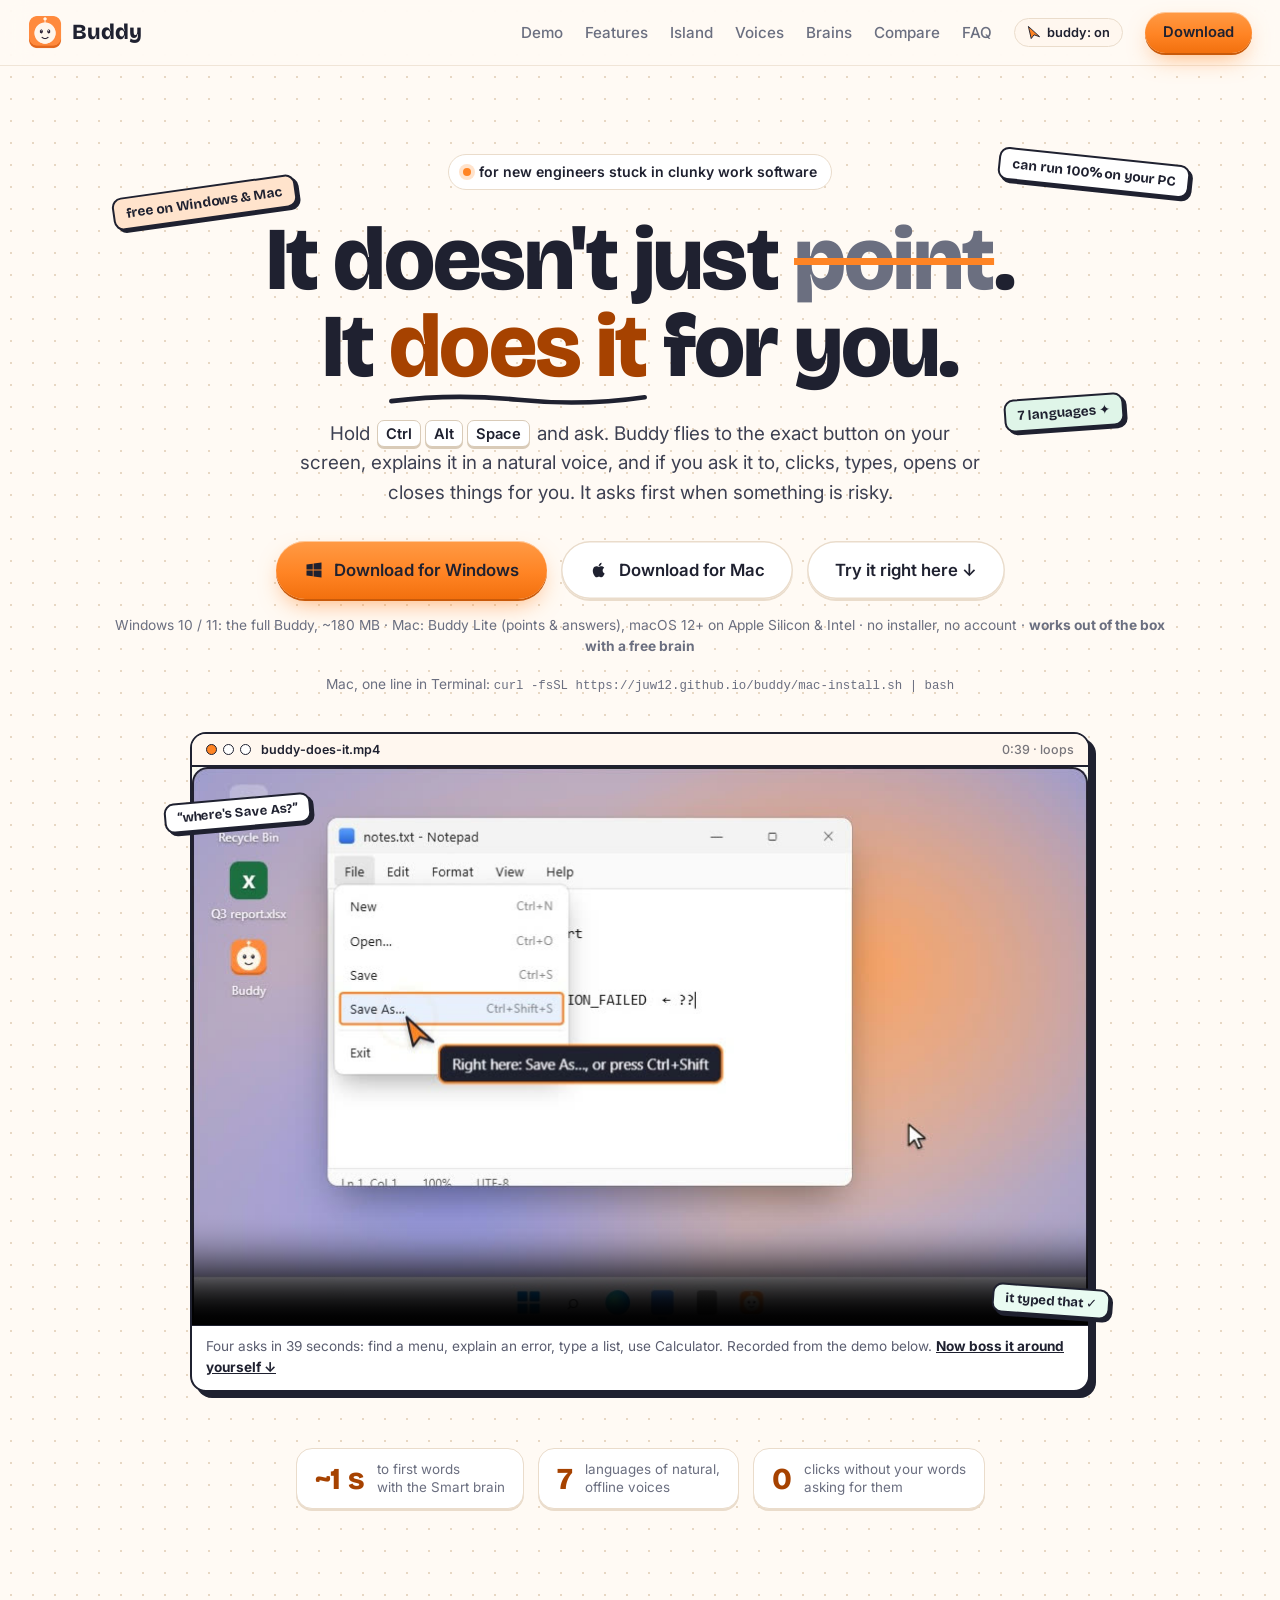
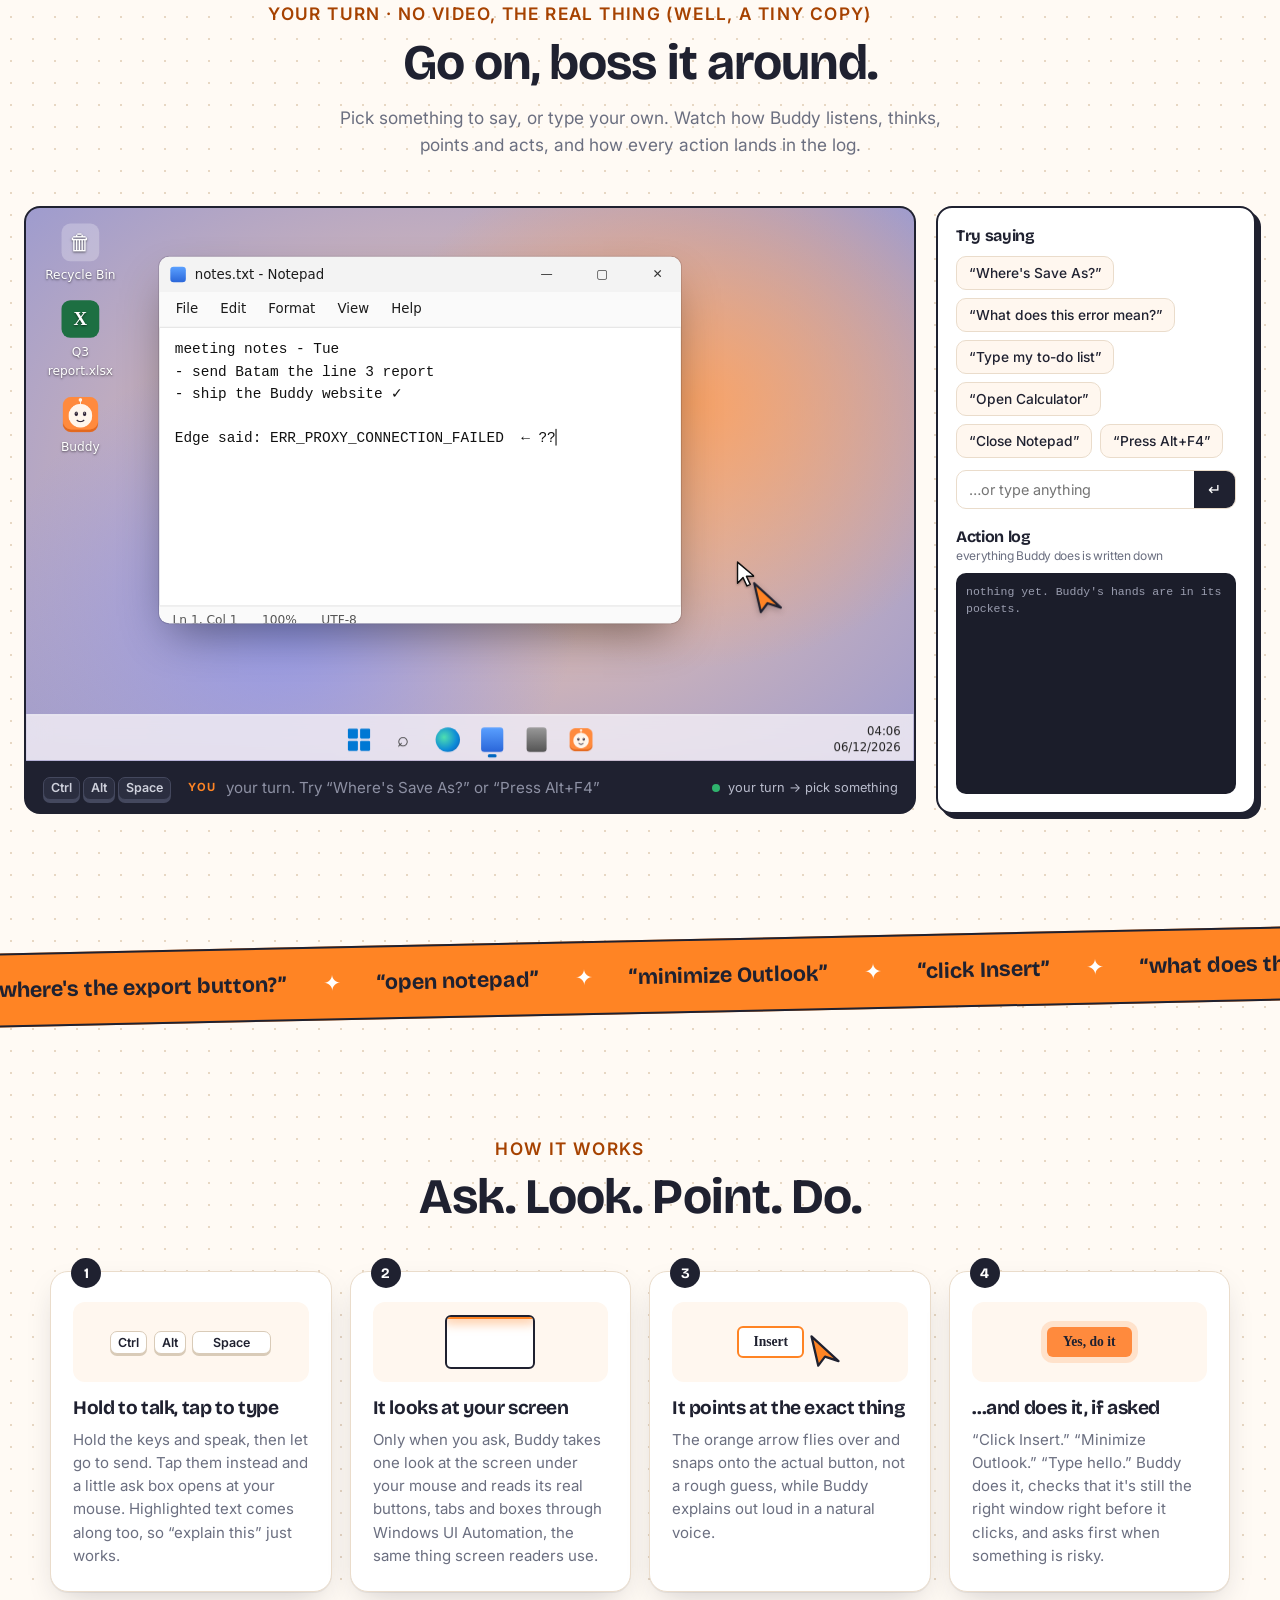
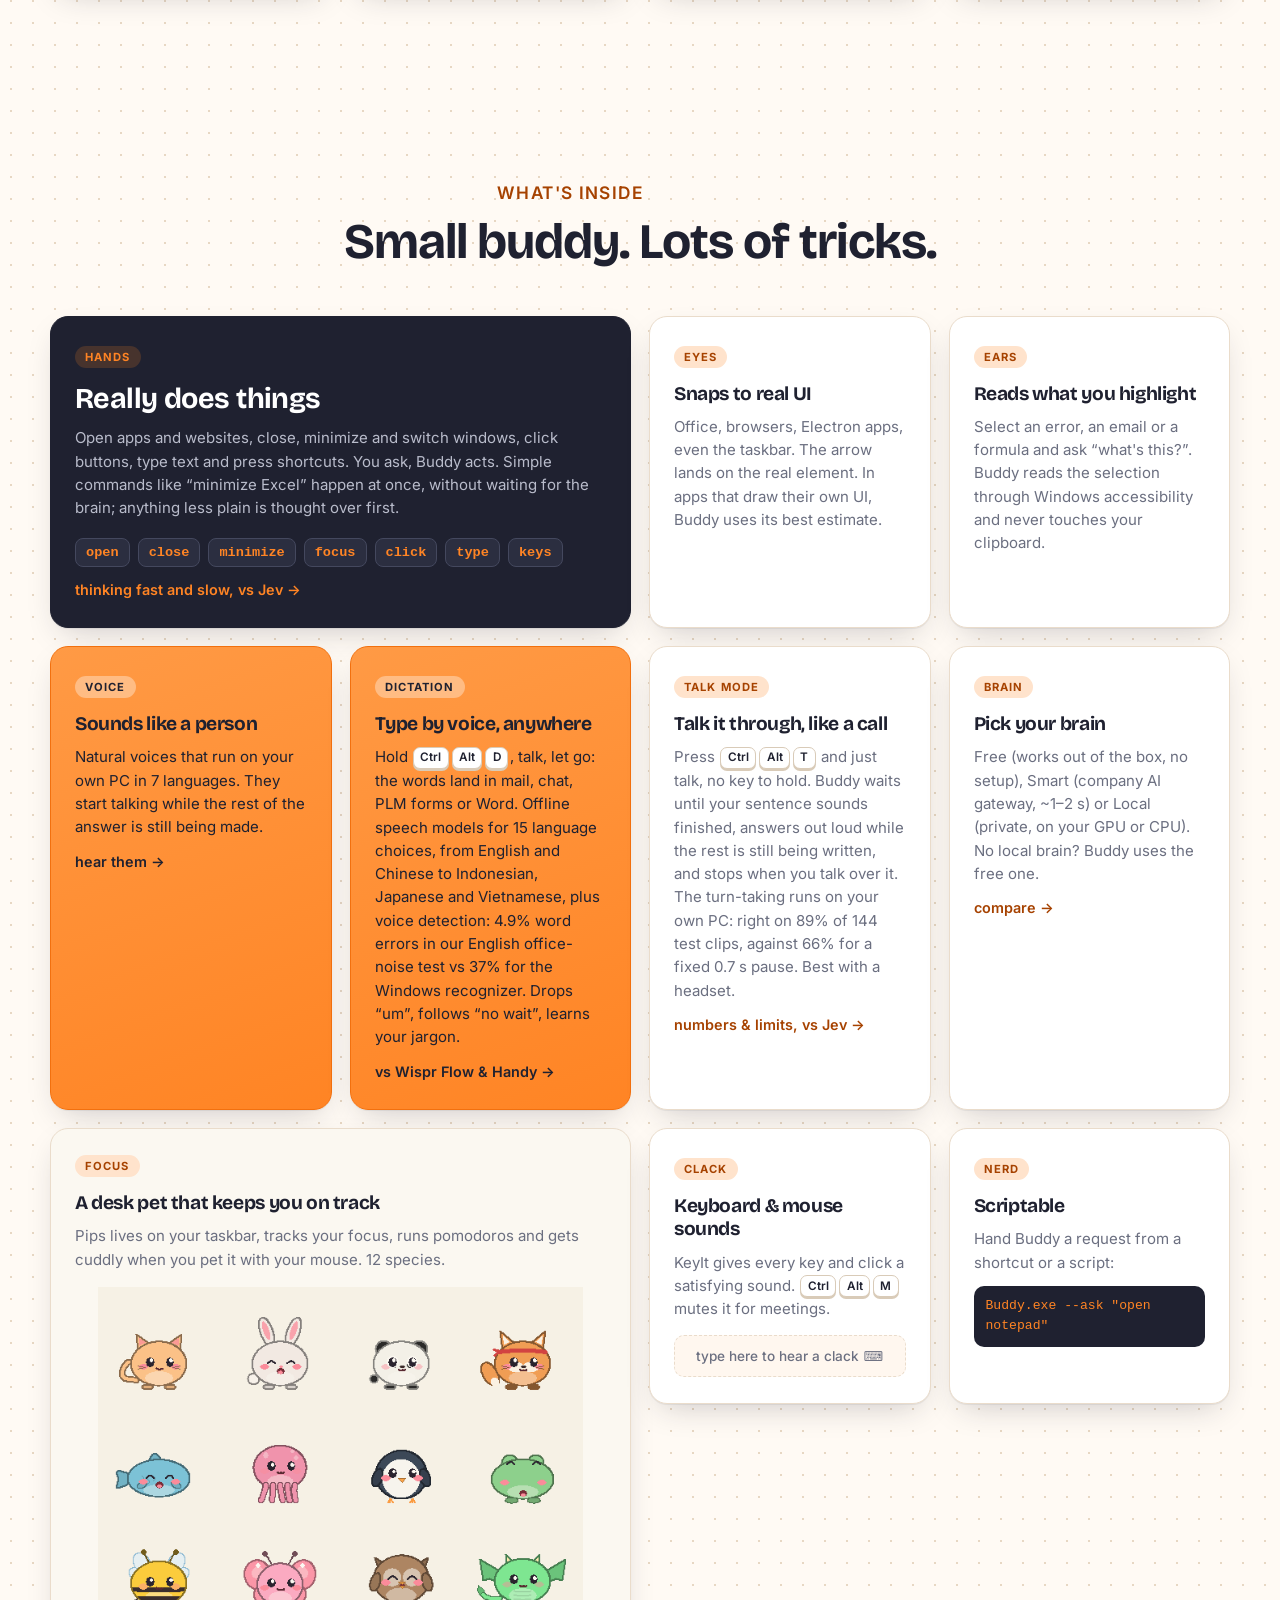
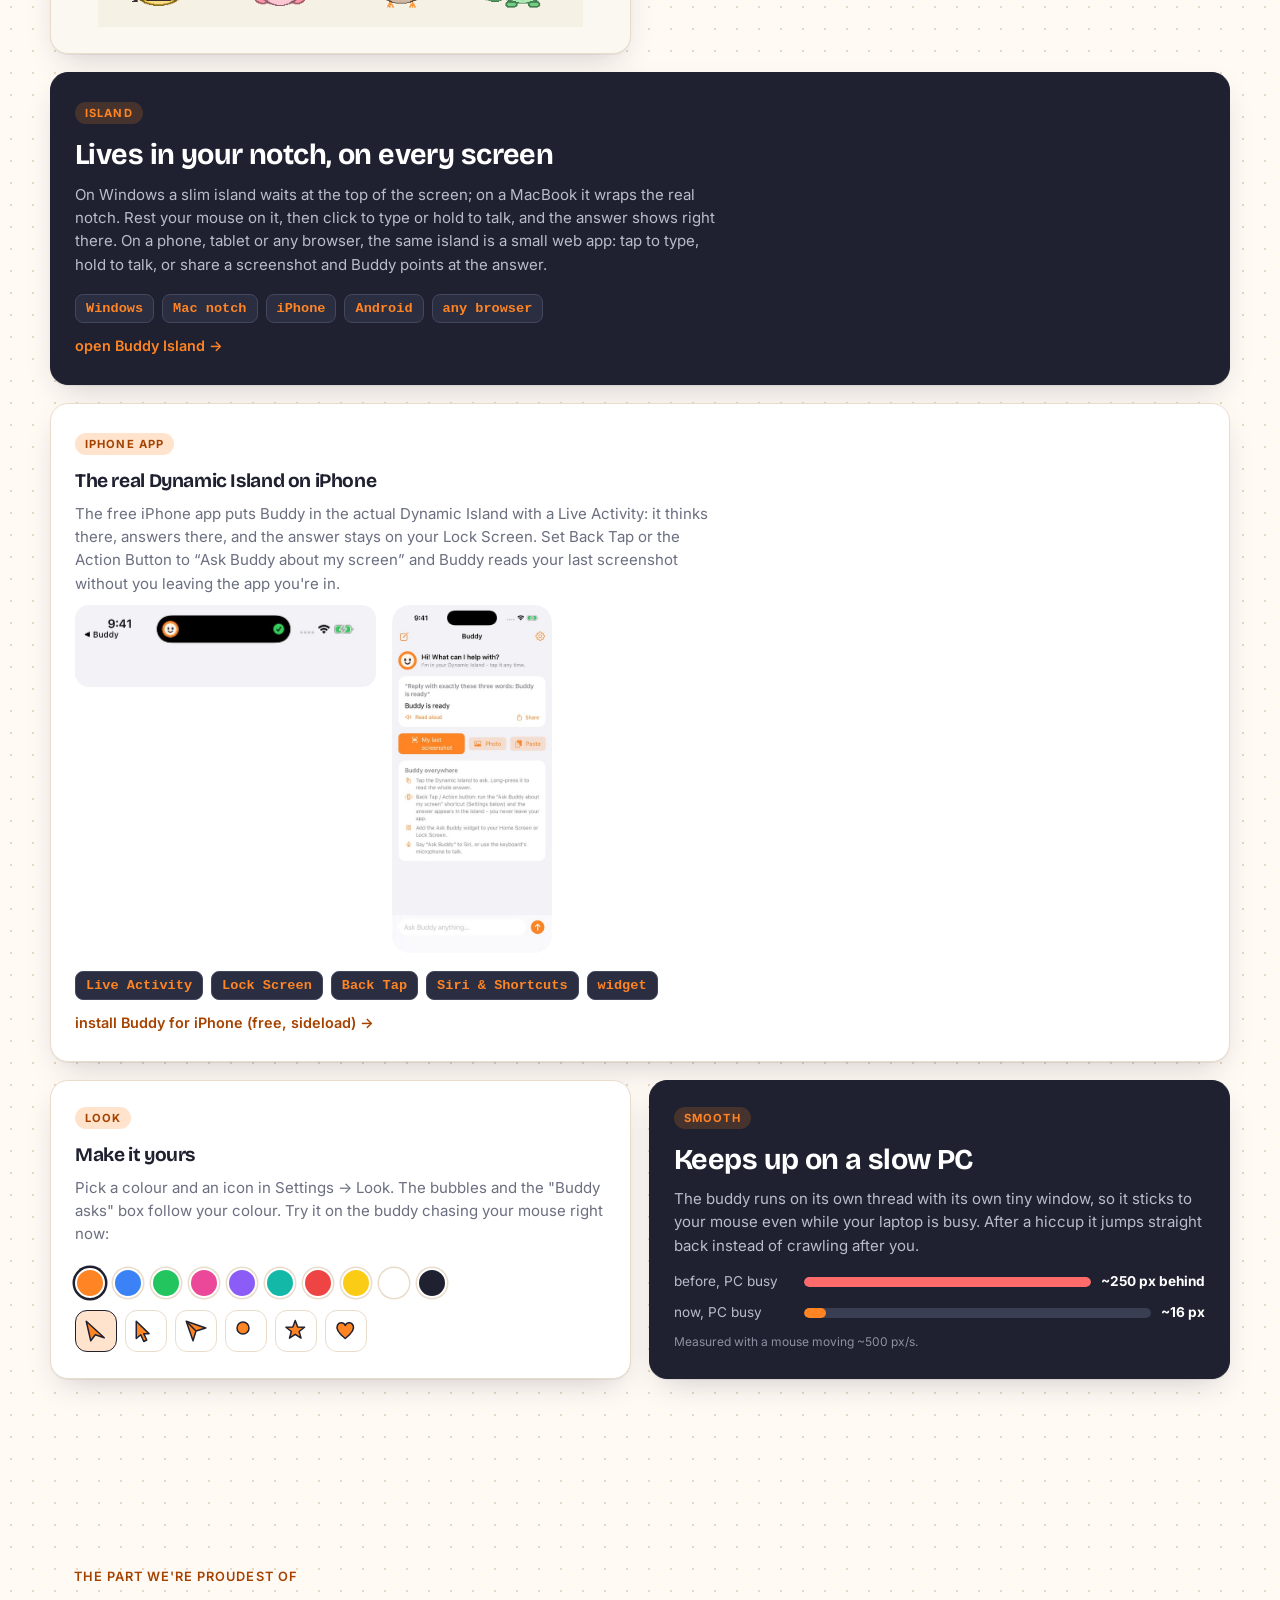
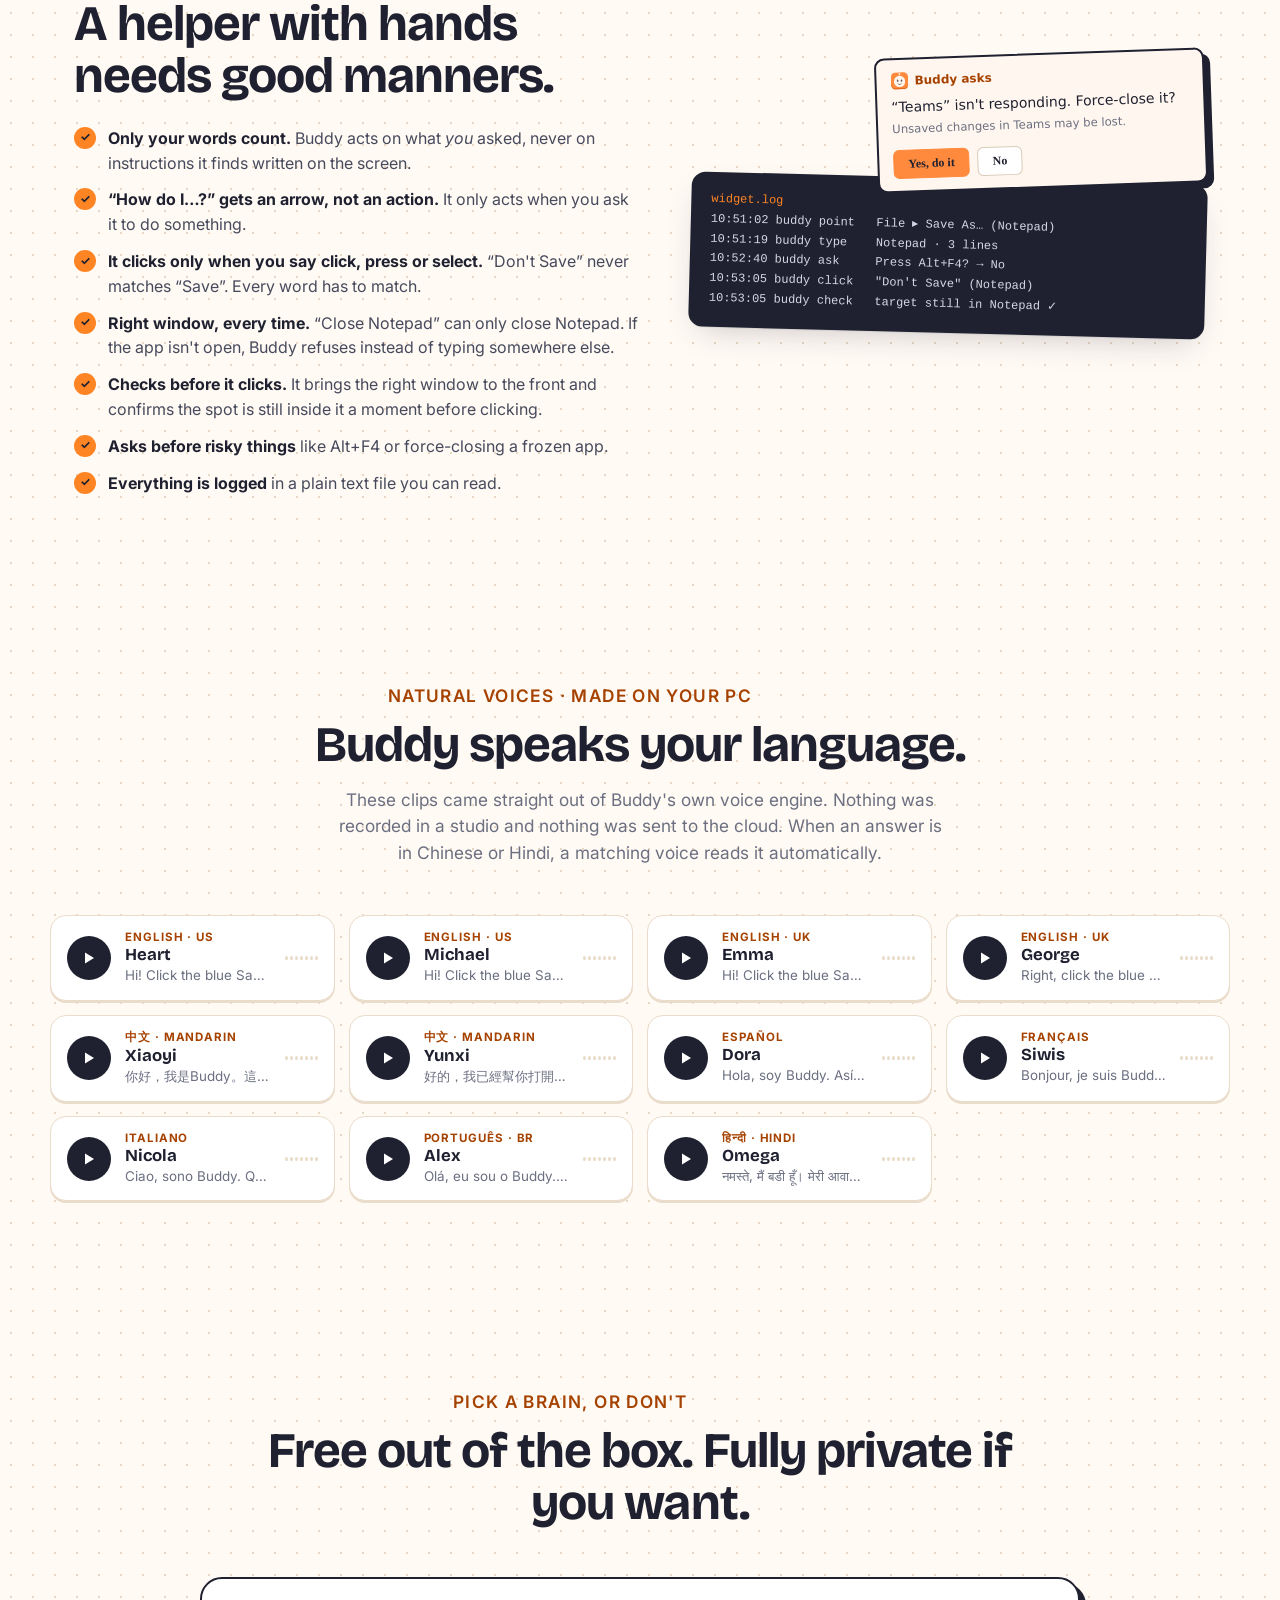
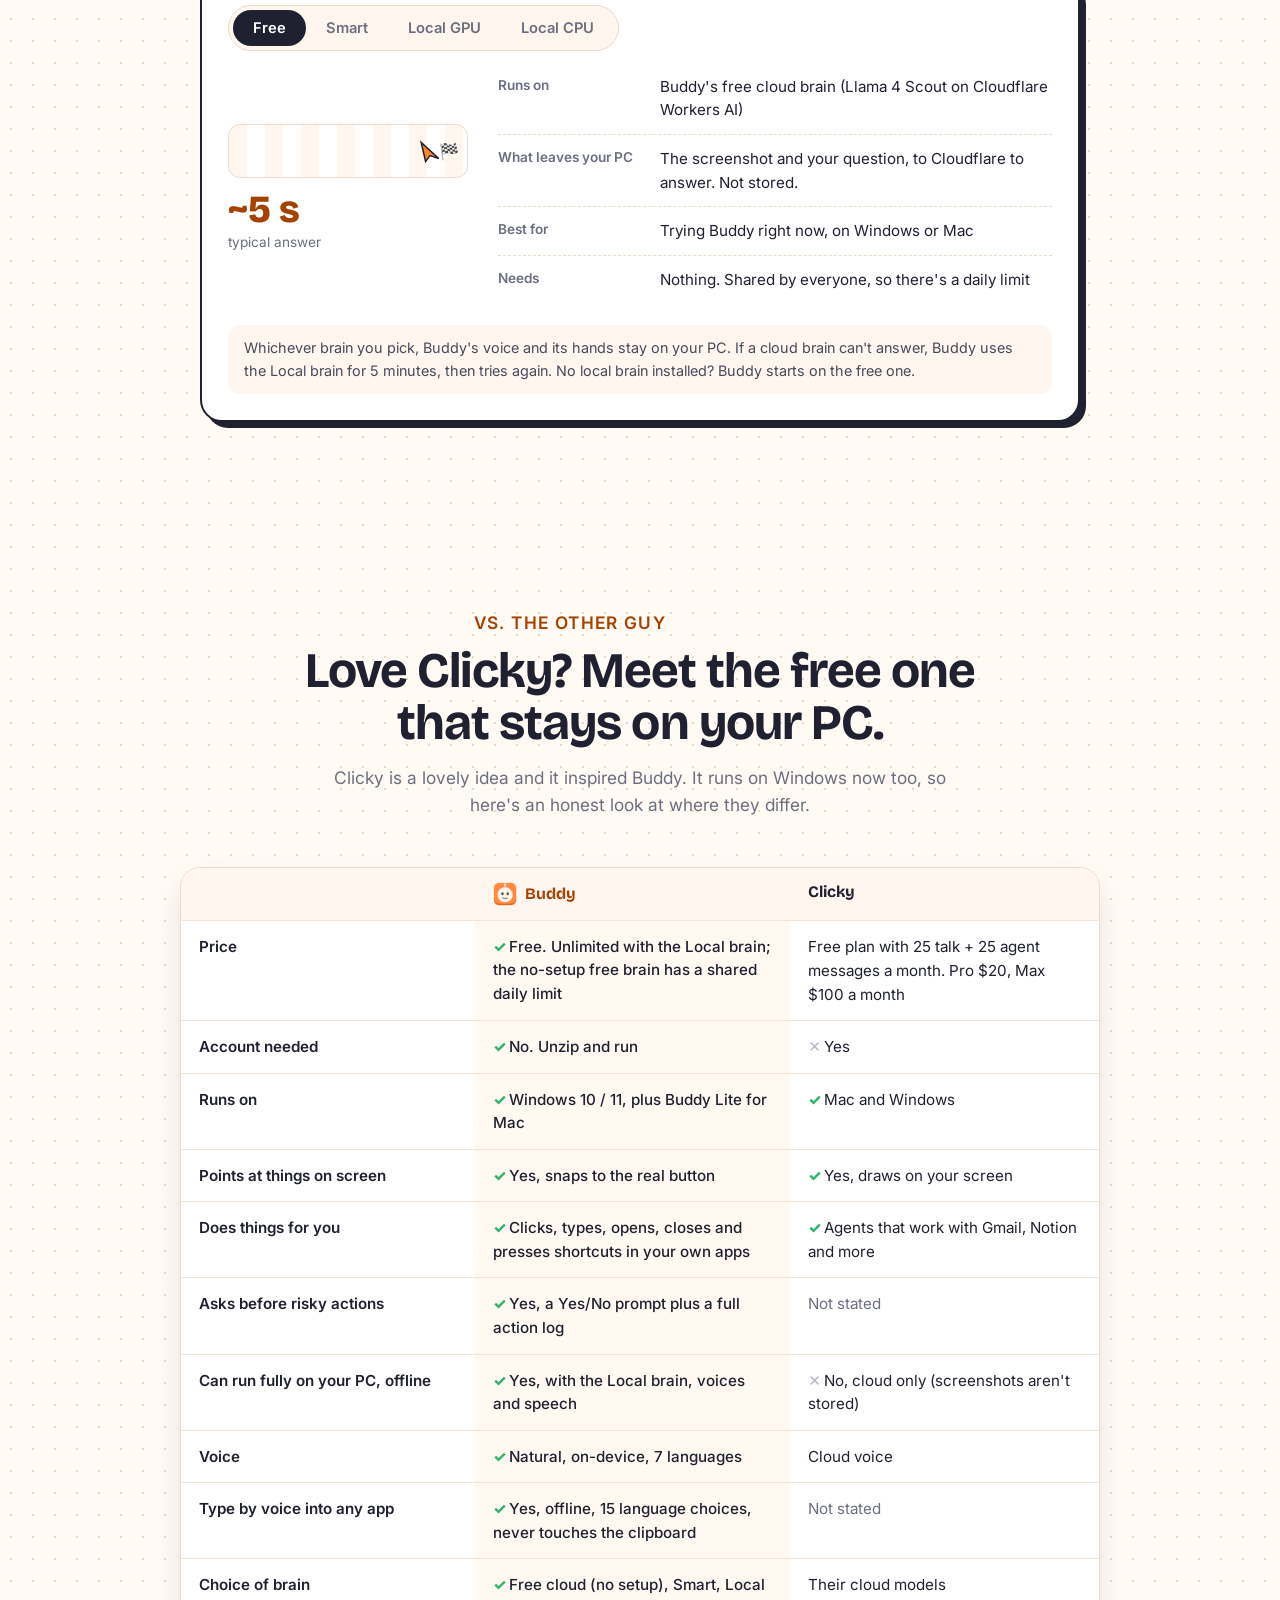
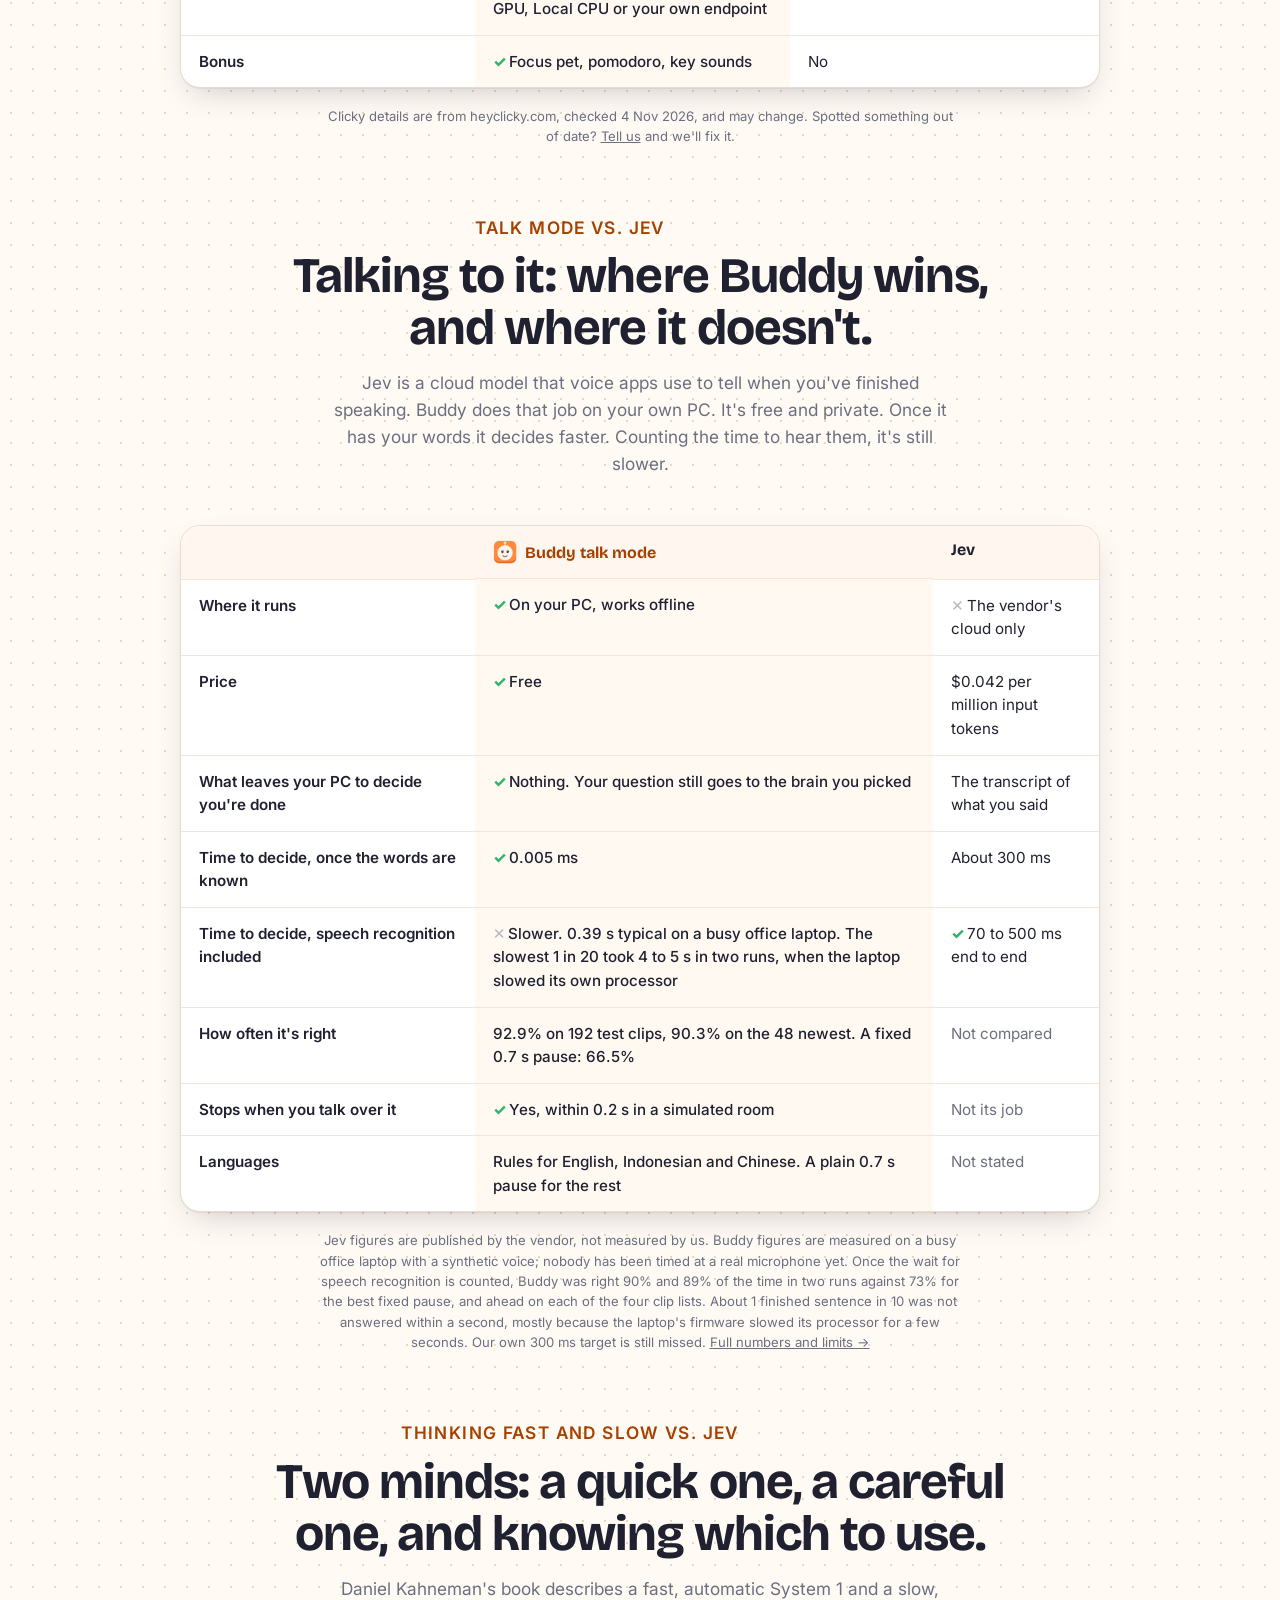
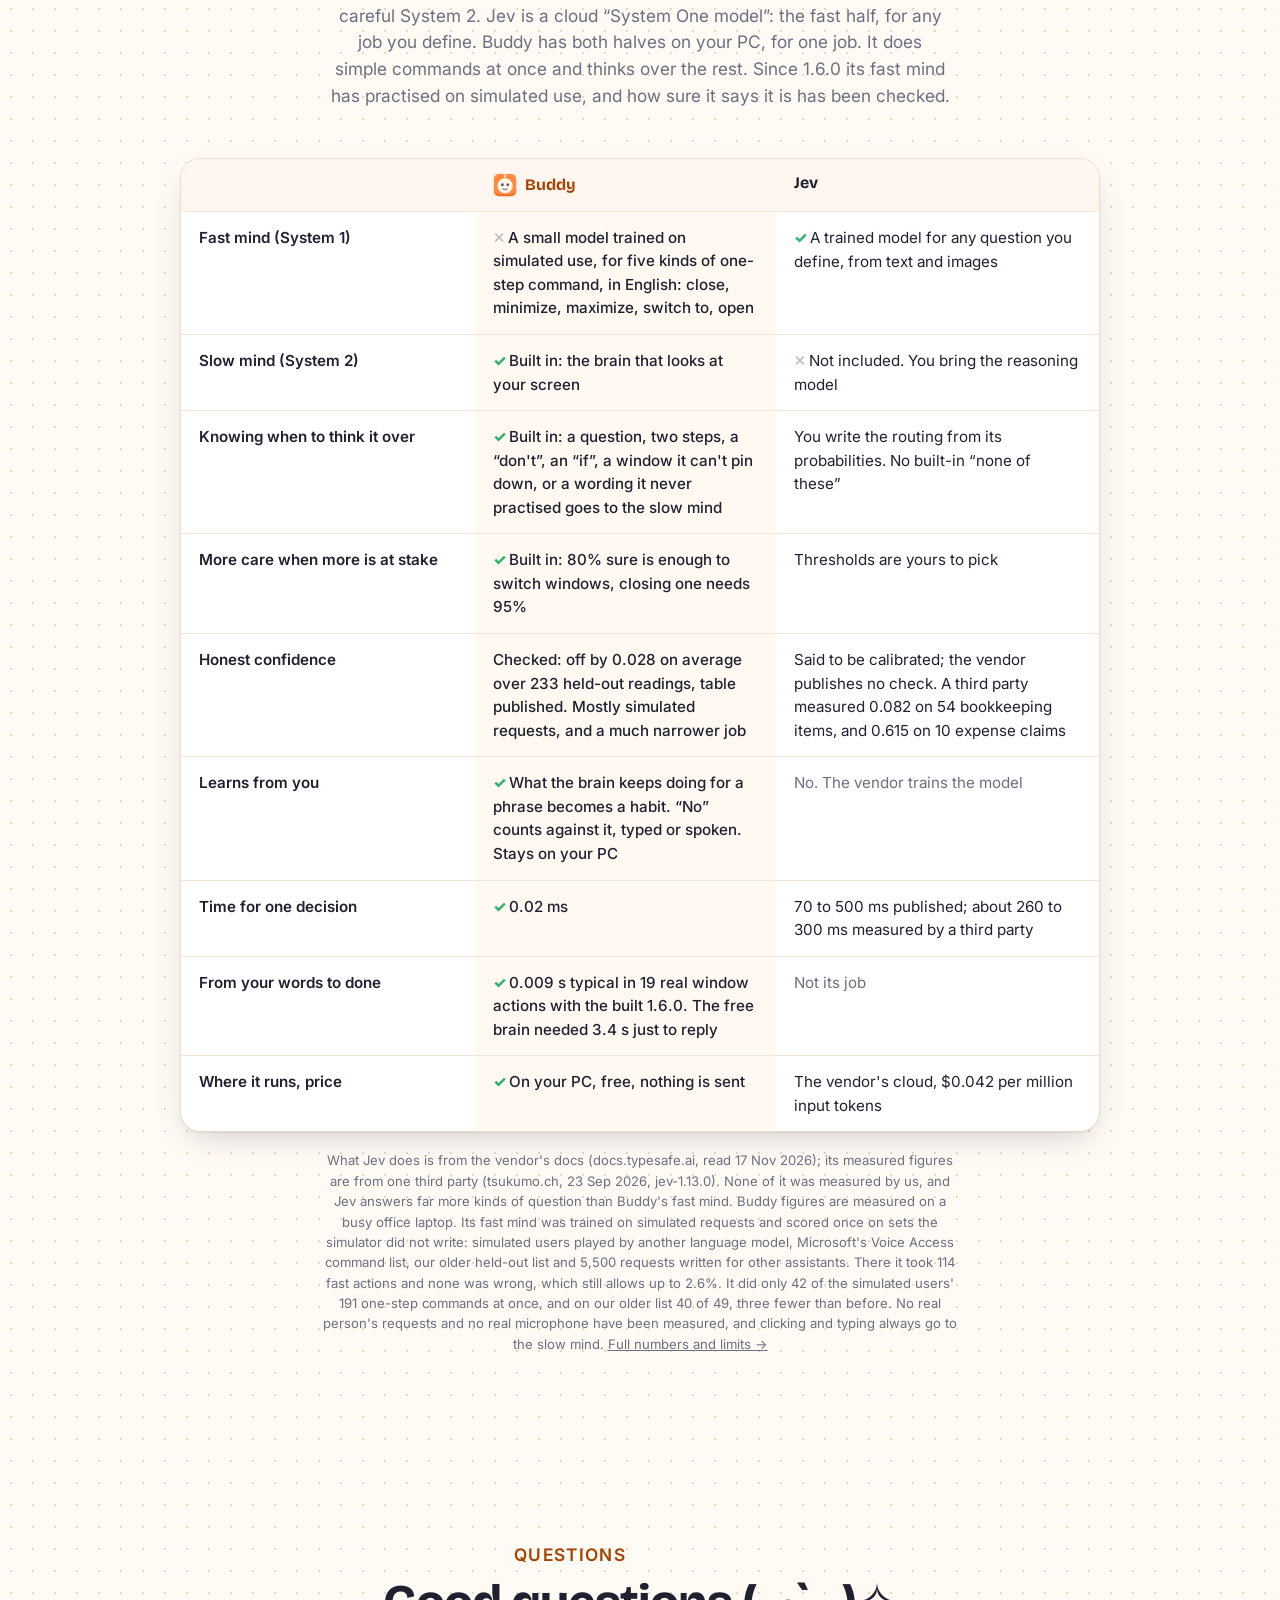
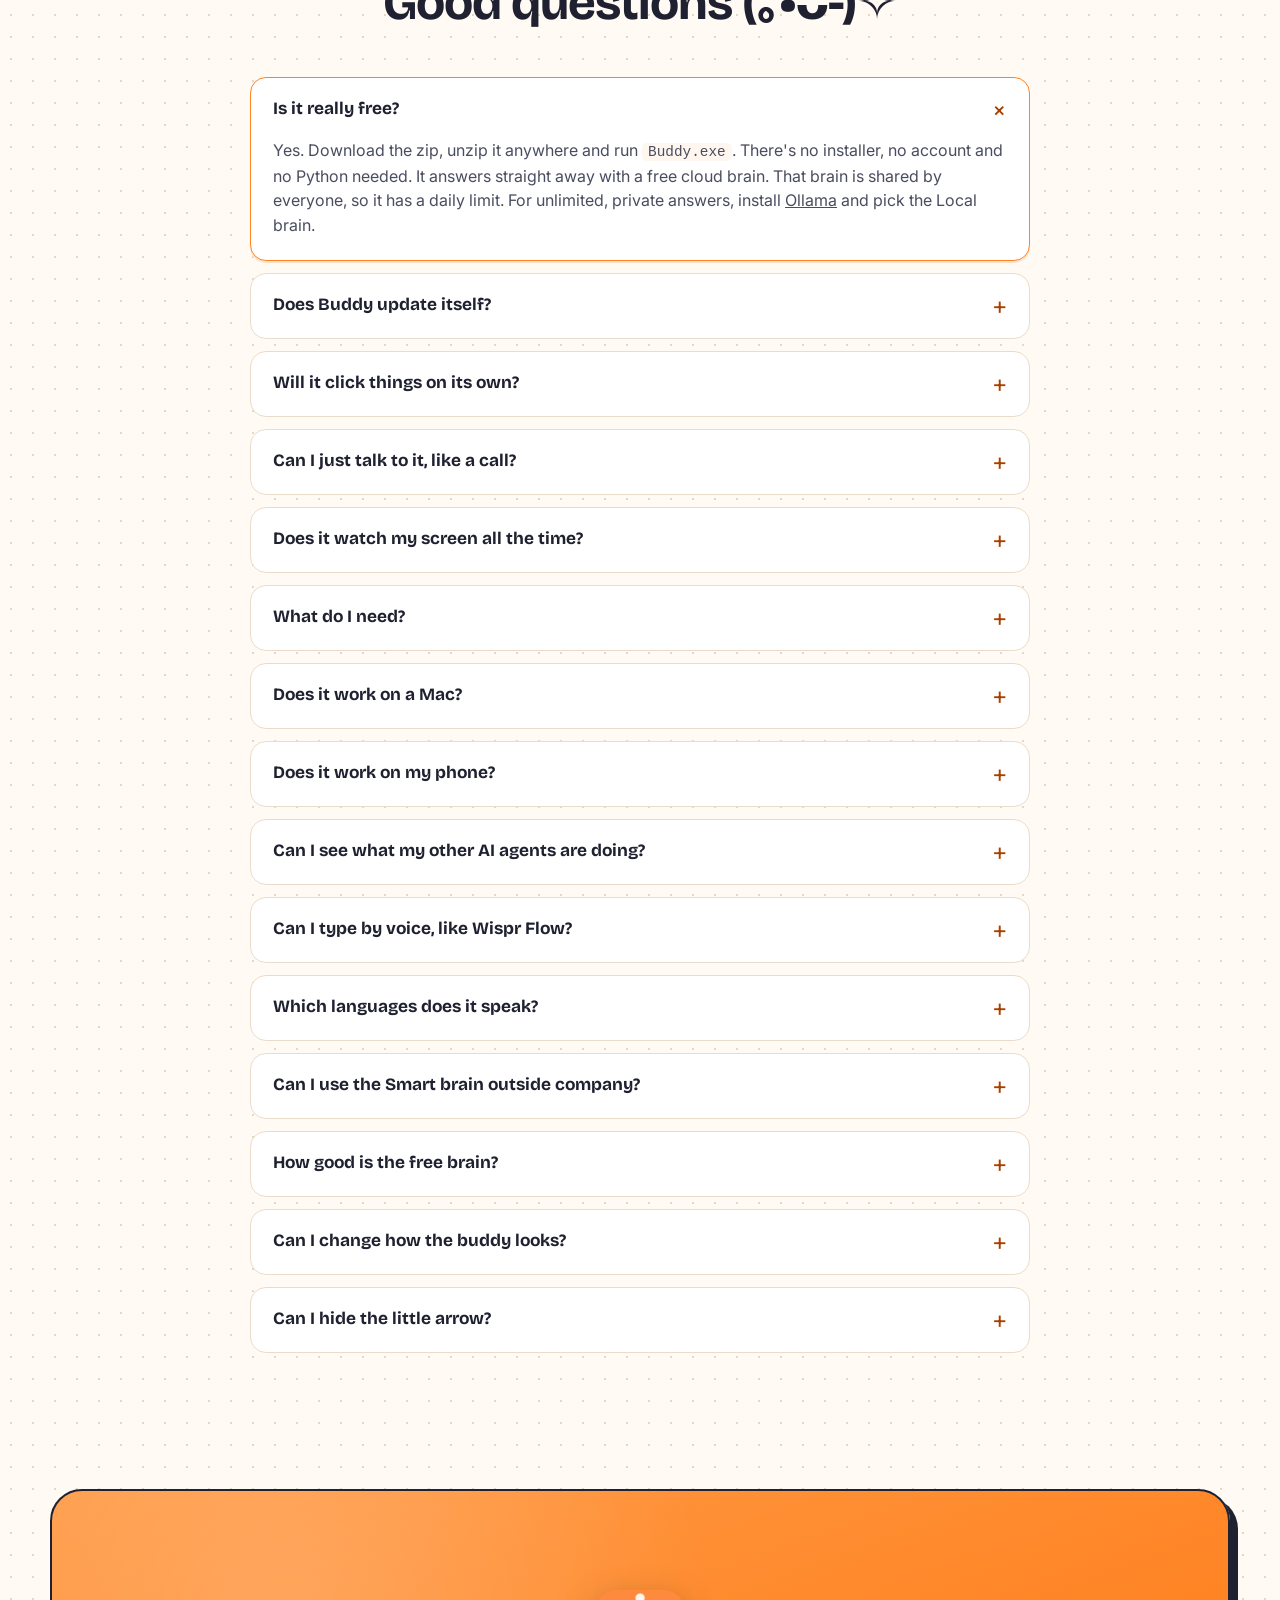
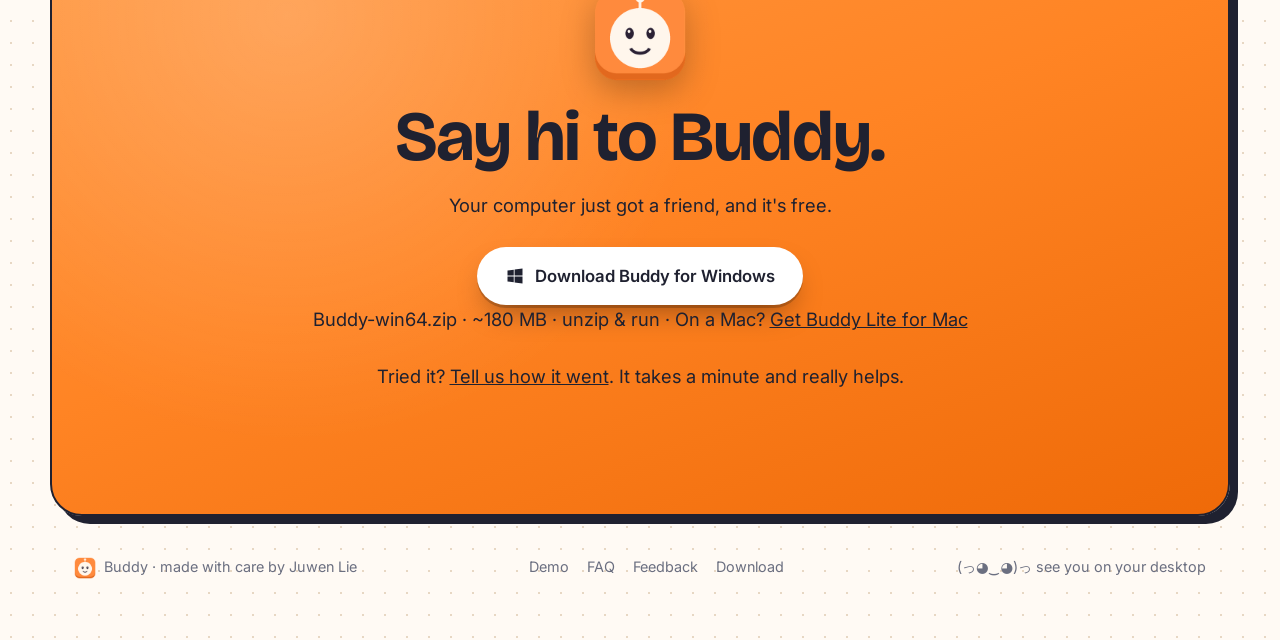
==== docs/index.html @ b9b0225d "Buddy 1.8.2: a crew pointer shows only when there is something on screen to point at - A step with n" ====
<!doctype html>
<html lang="en">
<head>
  <meta charset="utf-8">
  <meta name="viewport" content="width=device-width, initial-scale=1">
  <title>Buddy: walks new engineers through clunky work software, click by click</title>
  <meta name="description" content="Buddy walks new engineers through clunky PLM, SRM and ERP screens: it points at the exact button, explains it in a natural voice, and can do the clicks for you. No guides to write, and it can run fully on local models. Windows, plus Buddy Lite for Mac.">
  <link rel="icon" href="assets/buddy.ico">
  <link rel="preconnect" href="https://fonts.googleapis.com">
  <link rel="preconnect" href="https://fonts.gstatic.com" crossorigin>
  <link href="https://fonts.googleapis.com/css2?family=Bricolage+Grotesque:opsz,wght@12..96,500;12..96,700;12..96,800&family=Inter:wght@400;500;600;700&display=swap" rel="stylesheet">
  <link rel="stylesheet" href="styles.css">
</head>
<body>

<!-- The page's own little buddy follows your mouse, like the real one -->
<div id="pageBuddy" class="page-buddy" aria-hidden="true">
  <svg class="arrow" viewBox="-3 -3 34 34" width="34" height="34"><g id="pbShape"><polygon points="0,0 6,26 12,18 24,22" /></g></svg>
  <div class="pb-bubble"></div>
</div>

<header class="nav">
  <a class="brand" href="#top" data-say="hi, that's me (◕‿◕)">
    <img src="assets/buddy.png" alt="" width="34" height="34">
    <span>Buddy</span>
  </a>
  <nav class="links">
    <a href="#demo">Demo</a>
    <a href="#features">Features</a>
    <a href="island/">Island</a>
    <a href="#voices">Voices</a>
    <a href="#brains">Brains</a>
    <a href="#compare">Compare</a>
    <a href="#faq">FAQ</a>
  </nav>
  <button id="followToggle" class="follow-toggle" type="button" aria-pressed="true" title="Turn the page buddy on or off">
    <svg viewBox="-3 -3 30 32" width="14" height="15"><polygon points="0,0 6,26 12,18 24,22" /></svg>
    <span>buddy: on</span>
  </button>
  <a class="btn btn-primary btn-sm" href="https://github.com/juw12/buddy/releases/latest/download/Buddy-win64.zip" download data-say="free, ~180 MB. unzip & run!">Download</a>
</header>

<main id="top">

  <!-- ============ HERO ============ -->
  <section class="hero">
    <div class="stickers" aria-hidden="true">
      <span class="sticker s1">free on Windows &amp; Mac</span>
      <span class="sticker s2">can run 100% on your PC</span>
      <span class="sticker s3">7 languages ✦</span>
    </div>

    <p class="eyebrow"><span class="dot"></span> for new engineers stuck in clunky work software</p>
    <h1>It doesn't just <span class="hl-point">point</span>.<br>It <span class="hl-do">does it</span> for you.</h1>
    <p class="lede">
      Hold <kbd>Ctrl</kbd><kbd>Alt</kbd><kbd>Space</kbd> and ask. Buddy flies to the exact button on your screen,
      explains it in a natural voice, and if you ask it to, clicks, types, opens or closes things for you.
      It asks first when something is risky.
    </p>
    <div class="cta-row">
      <a class="btn btn-primary btn-lg" href="https://github.com/juw12/buddy/releases/latest/download/Buddy-win64.zip" download data-say="that's me! free, ~180 MB">
        <svg viewBox="0 0 24 24" width="20" height="20" aria-hidden="true"><path fill="currentColor" d="M3 5.5 10.5 4.4v7.1H3zm0 13 7.5 1.1v-7H3zm8.5 1.3L21 21v-8.5h-9.5zm0-15.6v7.3H21V3z"/></svg>
        Download for Windows
      </a>
      <a class="btn btn-ghost btn-lg" href="https://github.com/juw12/buddy/releases/latest/download/Buddy-mac.zip" download data-say="Buddy Lite for Mac: points &amp; answers">
        <svg viewBox="0 0 24 24" width="20" height="20" aria-hidden="true"><path fill="currentColor" d="M16.37 12.6c-.02-2.2 1.8-3.26 1.88-3.31-1.03-1.5-2.62-1.7-3.18-1.72-1.35-.14-2.64.8-3.33.8-.69 0-1.75-.78-2.88-.76-1.48.02-2.85.86-3.61 2.19-1.54 2.67-.39 6.62 1.11 8.79.73 1.06 1.6 2.25 2.75 2.21 1.1-.04 1.52-.71 2.85-.71 1.33 0 1.71.71 2.88.69 1.19-.02 1.94-1.08 2.67-2.14.84-1.23 1.19-2.42 1.21-2.48-.03-.01-2.32-.89-2.35-3.56zM14.2 6.13c.61-.74 1.02-1.76.91-2.78-.88.04-1.94.59-2.57 1.32-.56.65-1.06 1.69-.93 2.69.98.08 1.98-.5 2.59-1.23z"/></svg>
        Download for Mac
      </a>
      <a class="btn btn-ghost btn-lg" href="#demo">Try it right here ↓</a>
    </div>
    <p class="fineprint">Windows 10 / 11: the full Buddy, ~180 MB · Mac: Buddy Lite (points &amp; answers), macOS 12+ on Apple Silicon &amp; Intel · no installer, no account · <b>works out of the box with a free brain</b></p>
    <p class="fineprint">Mac, one line in Terminal: <code>curl -fsSL https://juw12.github.io/buddy/mac-install.sh | bash</code></p>

    <figure class="hero-film" id="heroFilm">
      <div class="film-bar">
        <span class="film-dots" aria-hidden="true"><i></i><i></i><i></i></span>
        <span class="film-name">buddy-does-it.mp4</span>
        <span class="film-len">0:39 · loops</span>
      </div>
      <video id="heroVideo" src="media/buddy-demo.mp4" poster="media/buddy-demo.jpg"
             autoplay muted loop playsinline preload="metadata"
             aria-label="Buddy finds Save As in Notepad, explains an error message, types a to-do list and uses Calculator"></video>
      <span class="film-tag t1" aria-hidden="true">“where's Save As?”</span>
      <span class="film-tag t2" aria-hidden="true">it typed that ✓</span>
      <figcaption>Four asks in 39 seconds: find a menu, explain an error, type a list, use Calculator.
        Recorded from the demo below. <a href="#demo">Now boss it around yourself ↓</a></figcaption>
    </figure>

    <ul class="proof">
      <li><b>~1 s</b><span>to first words<br>with the Smart brain</span></li>
      <li><b>7</b><span>languages of natural,<br>offline voices</span></li>
      <li><b>0</b><span>clicks without your words<br>asking for them</span></li>
    </ul>
  </section>

  <!-- ============ LIVE DEMO ============ -->
  <section id="demo" class="demo-section">
    <div class="section-head">
      <p class="kicker">your turn · no video, the real thing (well, a tiny copy)</p>
      <h2>Go on, boss it around.</h2>
      <p>Pick something to say, or type your own. Watch how Buddy listens, thinks, points and acts, and how every action lands in the log.</p>
    </div>

    <div class="demo">
      <div class="stage-wrap" id="stageWrap">
        <div class="stage" id="stage">
          <div class="wallpaper"></div>

          <!-- desktop icons -->
          <div class="desk-icons">
            <div class="desk-icon"><span class="di di-bin">🗑</span><span>Recycle Bin</span></div>
            <div class="desk-icon"><span class="di di-xls">X</span><span>Q3 report.xlsx</span></div>
            <div class="desk-icon"><img src="assets/buddy.png" alt=""><span>Buddy</span></div>
          </div>

          <!-- Notepad -->
          <div class="win notepad" id="notepad">
            <div class="titlebar" id="npTitle">
              <span class="ticon np-icon"></span>
              <span class="ttext" id="npTitleText">notes.txt - Notepad</span>
              <span class="tctl">—</span><span class="tctl">▢</span><span class="tctl tclose" id="npClose">✕</span>
            </div>
            <div class="menubar">
              <span id="menuFile">File</span><span>Edit</span><span>Format</span><span>View</span><span>Help</span>
            </div>
            <div class="menu" id="fileMenu">
              <div>New<kbd>Ctrl+N</kbd></div>
              <div>Open…<kbd>Ctrl+O</kbd></div>
              <div>Save<kbd>Ctrl+S</kbd></div>
              <div id="menuSaveAs">Save As…<kbd>Ctrl+Shift+S</kbd></div>
              <hr>
              <div>Exit</div>
            </div>
            <div class="doc" id="npDoc"></div>
            <div class="statusbar"><span>Ln 1, Col 1</span><span>100%</span><span>UTF-8</span></div>
          </div>

          <!-- Notepad's own save prompt -->
          <div class="win dialog" id="saveDialog">
            <div class="titlebar"><span class="ttext">Notepad</span><span class="tctl tclose">✕</span></div>
            <div class="dlg-body">Do you want to save changes to<br><b>notes.txt</b>?</div>
            <div class="dlg-btns">
              <button type="button" id="dlgSave" class="win-btn primary">Save</button>
              <button type="button" id="dlgDont" class="win-btn">Don't Save</button>
              <button type="button" id="dlgCancel" class="win-btn">Cancel</button>
            </div>
          </div>

          <!-- Calculator -->
          <div class="win calc" id="calc">
            <div class="titlebar"><span class="ticon calc-icon"></span><span class="ttext">Calculator</span><span class="tctl">—</span><span class="tctl tclose">✕</span></div>
            <div class="calc-screen">0</div>
            <div class="calc-keys">
              <span>%</span><span>CE</span><span>C</span><span>⌫</span>
              <span>7</span><span>8</span><span>9</span><span>×</span>
              <span>4</span><span>5</span><span>6</span><span>−</span>
              <span>1</span><span>2</span><span>3</span><span>+</span>
              <span>±</span><span>0</span><span>.</span><span class="eq">=</span>
            </div>
          </div>

          <!-- Buddy's own Yes/No box (same look as the app) -->
          <div class="confirm" id="confirmBox" role="dialog" aria-label="Buddy asks">
            <div class="confirm-title"><img src="assets/buddy.png" alt=""> Buddy asks</div>
            <p id="confirmText">Press Alt+F4?</p>
            <div class="confirm-btns">
              <button type="button" id="confirmYes" class="cbtn yes">Yes, do it</button>
              <button type="button" id="confirmNo" class="cbtn">No</button>
            </div>
          </div>

          <div class="toast" id="toast"></div>

          <!-- taskbar -->
          <div class="taskbar">
            <div class="tb-icons">
              <span class="tb tb-start" id="tbStart"><i></i><i></i><i></i><i></i></span>
              <span class="tb tb-search">⌕</span>
              <span class="tb tb-edge"></span>
              <span class="tb tb-np on" id="tbNotepad"></span>
              <span class="tb tb-calc" id="tbCalc"></span>
              <span class="tb tb-buddy"><img src="assets/buddy.png" alt=""></span>
            </div>
            <div class="tb-clock"><span id="clockTime">10:51</span><span id="clockDate">03/11/2026</span></div>
          </div>

          <!-- the user's own mouse pointer -->
          <svg class="sys-cursor" id="sysCursor" viewBox="0 0 16 24" width="16" height="24" aria-hidden="true">
            <path d="M1 1v19l5-5 3.5 7.5 3-1.4L9 13.8h7z" fill="#fff" stroke="#111" stroke-width="1.3" stroke-linejoin="round"/>
          </svg>

          <!-- Buddy -->
          <div class="sbuddy" id="sbuddy" aria-hidden="true">
            <div class="pulse" id="sbPulse"></div>
            <svg class="arrow" viewBox="-3 -3 30 32" width="30" height="32"><polygon points="0,0 6,26 12,18 24,22" /></svg>
            <div class="wave"><i></i><i></i><i></i><i></i><i></i></div>
            <div class="spin"></div>
            <div class="bubble" id="sbBubble"></div>
          </div>
        </div>
      </div>

      <!-- under the screen: the hotkey & transcript strip -->
      <div class="hotbar">
        <div class="keys" id="keys"><kbd>Ctrl</kbd><kbd>Alt</kbd><kbd>Space</kbd></div>
        <div class="said"><span class="you">you</span><span id="saidText" class="said-text">hold the keys and talk… or pick one →</span></div>
        <div class="status" id="status"><span class="led"></span><span id="statusText">ready</span></div>
      </div>

      <aside class="panel">
        <h3>Try saying</h3>
        <div class="chips" id="chips">
          <button type="button" class="chip" data-run="saveas">“Where's Save As?”</button>
          <button type="button" class="chip" data-run="explain">“What does this error mean?”</button>
          <button type="button" class="chip" data-run="type">“Type my to-do list”</button>
          <button type="button" class="chip" data-run="calc">“Open Calculator”</button>
          <button type="button" class="chip" data-run="close">“Close Notepad”</button>
          <button type="button" class="chip" data-run="altf4">“Press Alt+F4”</button>
        </div>
        <div class="followups" id="followups"></div>
        <form class="ask" id="askForm" autocomplete="off">
          <input id="askInput" type="text" placeholder="…or type anything" aria-label="Ask the demo buddy">
          <button type="submit" aria-label="Send">↵</button>
        </form>
        <h3 class="log-h">Action log <small>everything Buddy does is written down</small></h3>
        <ol class="log" id="log">
          <li class="empty">nothing yet. Buddy's hands are in its pockets.</li>
        </ol>
      </aside>
    </div>
  </section>

  <!-- ============ MARQUEE ============ -->
  <section class="marquee" aria-label="Things you can say to Buddy">
    <div class="marquee-track">
      <span>“where's the export button?”</span><span>“open notepad”</span><span>“minimize Outlook”</span>
      <span>“click Insert”</span><span>“what does this formula do?”</span><span>“close the file explorer”</span>
      <span>“type hello”</span><span>“save it”</span><span>“open google.com”</span><span>“how do I pin this tab?”</span>
      <span>“explain this”</span><span>“click Don't Save”</span>
      <span>“where's the export button?”</span><span>“open notepad”</span><span>“minimize Outlook”</span>
      <span>“click Insert”</span><span>“what does this formula do?”</span><span>“close the file explorer”</span>
      <span>“type hello”</span><span>“save it”</span><span>“open google.com”</span><span>“how do I pin this tab?”</span>
      <span>“explain this”</span><span>“click Don't Save”</span>
    </div>
  </section>

  <!-- ============ HOW IT WORKS ============ -->
  <section class="how">
    <div class="section-head">
      <p class="kicker">how it works</p>
      <h2>Ask. Look. Point. Do.</h2>
    </div>
    <ol class="steps">
      <li>
        <span class="step-n">1</span>
        <div class="step-art"><kbd>Ctrl</kbd><kbd>Alt</kbd><kbd class="wide">Space</kbd></div>
        <h3>Hold to talk, tap to type</h3>
        <p>Hold the keys and speak, then let go to send. Tap them instead and a little ask box opens at your mouse. Highlighted text comes along too, so “explain this” just works.</p>
      </li>
      <li>
        <span class="step-n">2</span>
        <div class="step-art"><span class="scan"><i></i></span></div>
        <h3>It looks at your screen</h3>
        <p>Only when you ask, Buddy takes one look at the screen under your mouse and reads its real buttons, tabs and boxes through Windows UI Automation, the same thing screen readers use.</p>
      </li>
      <li>
        <span class="step-n">3</span>
        <div class="step-art"><svg viewBox="-3 -3 30 32" width="34" height="36" class="art-arrow"><polygon points="0,0 6,26 12,18 24,22"/></svg><span class="art-btn">Insert</span></div>
        <h3>It points at the exact thing</h3>
        <p>The orange arrow flies over and snaps onto the actual button, not a rough guess, while Buddy explains out loud in a natural voice.</p>
      </li>
      <li>
        <span class="step-n">4</span>
        <div class="step-art"><span class="mini-confirm">Yes, do it</span></div>
        <h3>…and does it, if asked</h3>
        <p>“Click Insert.” “Minimize Outlook.” “Type hello.” Buddy does it, checks that it's still the right window right before it clicks, and asks first when something is risky.</p>
      </li>
    </ol>
  </section>

  <!-- ============ FEATURES (bento) ============ -->
  <section id="features" class="features">
    <div class="section-head">
      <p class="kicker">what's inside</p>
      <h2>Small buddy. Lots of tricks.</h2>
    </div>
    <div class="bento">
      <article class="card c-wide c-dark" data-say="i'm basically a very polite intern">
        <span class="tag">hands</span>
        <h3>Really does things</h3>
        <p>Open apps and websites, close, minimize and switch windows, click buttons, type text and press shortcuts. You ask, Buddy acts. Simple commands like “minimize Excel” happen at once, without waiting for the brain; anything less plain is thought over first.</p>
        <div class="verbs"><span>open</span><span>close</span><span>minimize</span><span>focus</span><span>click</span><span>type</span><span>keys</span></div>
        <a class="mini-link" href="#fast-slow">thinking fast and slow, vs Jev →</a>
      </article>
      <article class="card">
        <span class="tag">eyes</span>
        <h3>Snaps to real UI</h3>
        <p>Office, browsers, Electron apps, even the taskbar. The arrow lands on the real element. In apps that draw their own UI, Buddy uses its best estimate.</p>
      </article>
      <article class="card">
        <span class="tag">ears</span>
        <h3>Reads what you highlight</h3>
        <p>Select an error, an email or a formula and ask “what's this?”. Buddy reads the selection through Windows accessibility and never touches your clipboard.</p>
      </article>
      <article class="card c-orange">
        <span class="tag">voice</span>
        <h3>Sounds like a person</h3>
        <p>Natural voices that run on your own PC in 7 languages. They start talking while the rest of the answer is still being made.</p>
        <a class="mini-link" href="#voices">hear them →</a>
      </article>
      <article class="card c-orange">
        <span class="tag">dictation</span>
        <h3>Type by voice, anywhere</h3>
        <p>Hold <kbd>Ctrl</kbd><kbd>Alt</kbd><kbd>D</kbd>, talk, let go: the words land in mail, chat, PLM forms or Word. Offline speech models for 15 language choices, from English and Chinese to Indonesian, Japanese and Vietnamese, plus voice detection: 4.9% word errors in our English office-noise test vs 37% for the Windows recognizer. Drops “um”, follows “no wait”, learns your jargon.</p>
        <a class="mini-link" href="https://github.com/juw12/buddy#voice-buddy-vs-wispr-flow-vs-handy" target="_blank" rel="noopener">vs Wispr Flow &amp; Handy →</a>
      </article>
      <article class="card">
        <span class="tag">talk mode</span>
        <h3>Talk it through, like a call</h3>
        <p>Press <kbd>Ctrl</kbd><kbd>Alt</kbd><kbd>T</kbd> and just talk, no key to hold. Buddy waits until your sentence sounds finished, answers out loud while the rest is still being written, and stops when you talk over it. The turn-taking runs on your own PC: right on 89% of 144 test clips, against 66% for a fixed 0.7 s pause. Best with a headset.</p>
        <a class="mini-link" href="https://github.com/juw12/buddy#talk-mode-vs-jev" target="_blank" rel="noopener">numbers &amp; limits, vs Jev →</a>
      </article>
      <article class="card">
        <span class="tag">brain</span>
        <h3>Pick your brain</h3>
        <p>Free (works out of the box, no setup), Smart (company AI gateway, ~1–2 s) or Local (private, on your GPU or CPU). No local brain? Buddy uses the free one.</p>
        <a class="mini-link" href="#brains">compare →</a>
      </article>
      <article class="card c-pets">
        <span class="tag">focus</span>
        <h3>A desk pet that keeps you on track</h3>
        <p>Pips lives on your taskbar, tracks your focus, runs pomodoros and gets cuddly when you pet it with your mouse. 12 species.</p>
        <img src="assets/hero_pets.png" alt="Twelve Pips pets: cat, bunny, panda, fox, fish, octopus, penguin, frog, bee, butterfly, owl and dragon">
      </article>
      <article class="card">
        <span class="tag">clack</span>
        <h3>Keyboard &amp; mouse sounds</h3>
        <p>KeyIt gives every key and click a satisfying sound. <kbd>Ctrl</kbd><kbd>Alt</kbd><kbd>M</kbd> mutes it for meetings.</p>
        <button type="button" class="clack-pad" id="clackPad">type here to hear a clack ⌨</button>
      </article>
      <article class="card">
        <span class="tag">nerd</span>
        <h3>Scriptable</h3>
        <p>Hand Buddy a request from a shortcut or a script:</p>
        <code class="cli">Buddy.exe --ask "open notepad"</code>
      </article>
      <article class="card c-full c-dark" id="island" data-say="i live in your notch now">
        <span class="tag">island</span>
        <h3>Lives in your notch, on every screen</h3>
        <p>On Windows a slim island waits at the top of the screen; on a MacBook it wraps the real notch. Rest your mouse on it, then click to type or hold to talk, and the answer shows right there. On a phone, tablet or any browser, the same island is a small web app: tap to type, hold to talk, or share a screenshot and Buddy points at the answer.</p>
        <div class="verbs"><span>Windows</span><span>Mac notch</span><span>iPhone</span><span>Android</span><span>any browser</span></div>
        <a class="mini-link" href="island/">open Buddy Island →</a>
      </article>
      <article class="card c-full" id="iphone" data-say="i live in your dynamic island now">
        <span class="tag">iphone app</span>
        <h3>The real Dynamic Island on iPhone</h3>
        <p>The free iPhone app puts Buddy in the actual Dynamic Island with a Live Activity: it thinks there, answers there, and the answer stays on your Lock Screen. Set Back Tap or the Action Button to “Ask Buddy about my screen” and Buddy reads your last screenshot without you leaving the app you're in.</p>
        <p style="display:flex;gap:16px;flex-wrap:wrap;align-items:flex-start">
          <img src="media/iphone-island.jpg" width="301" height="82" alt="Buddy's face in the iPhone Dynamic Island with a green tick after answering" loading="lazy" style="border-radius:14px;max-width:100%;height:auto">
          <img src="media/iphone-app.jpg" width="160" height="348" alt="Buddy iPhone app answering a question" loading="lazy" style="border-radius:18px;height:auto">
        </p>
        <div class="verbs"><span>Live Activity</span><span>Lock Screen</span><span>Back Tap</span><span>Siri &amp; Shortcuts</span><span>widget</span></div>
        <a class="mini-link" href="https://github.com/juw12/buddy/tree/main/ios" target="_blank" rel="noopener">install Buddy for iPhone (free, sideload) →</a>
      </article>
      <article class="card c-wide c-look" data-say="ooh, try purple">
        <span class="tag">look</span>
        <h3>Make it yours</h3>
        <p>Pick a colour and an icon in Settings → Look. The bubbles and the "Buddy asks" box follow your colour. Try it on the buddy chasing your mouse right now:</p>
        <div class="look-picker">
          <div class="swatches" id="lookColors" role="group" aria-label="Colour"></div>
          <div class="icon-picks" id="lookIcons" role="group" aria-label="Icon"></div>
        </div>
      </article>
      <article class="card c-wide c-dark c-speed" data-say="i don't lag. much.">
        <span class="tag">smooth</span>
        <h3>Keeps up on a slow PC</h3>
        <p>The buddy runs on its own thread with its own tiny window, so it sticks to your mouse even while your laptop is busy. After a hiccup it jumps straight back instead of crawling after you.</p>
        <div class="lag-bars">
          <div><span>before, PC busy</span><i style="--w: 100%"></i><b>~250 px behind</b></div>
          <div><span>now, PC busy</span><i style="--w: 6.4%"></i><b>~16 px</b></div>
        </div>
        <small class="lag-note">Measured with a mouse moving ~500 px/s.</small>
      </article>
    </div>
  </section>

  <!-- ============ SAFETY ============ -->
  <section class="safety">
    <div class="safety-copy">
      <p class="kicker">the part we're proudest of</p>
      <h2>A helper with hands needs good manners.</h2>
      <ul class="rules">
        <li><b>Only your words count.</b> Buddy acts on what <em>you</em> asked, never on instructions it finds written on the screen.</li>
        <li><b>“How do I…?” gets an arrow, not an action.</b> It only acts when you ask it to do something.</li>
        <li><b>It clicks only when you say click, press or select.</b> “Don't Save” never matches “Save”. Every word has to match.</li>
        <li><b>Right window, every time.</b> “Close Notepad” can only close Notepad. If the app isn't open, Buddy refuses instead of typing somewhere else.</li>
        <li><b>Checks before it clicks.</b> It brings the right window to the front and confirms the spot is still inside it a moment before clicking.</li>
        <li><b>Asks before risky things</b> like Alt+F4 or force-closing a frozen app.</li>
        <li><b>Everything is logged</b> in a plain text file you can read.</li>
      </ul>
    </div>
    <div class="safety-art" aria-hidden="true">
      <div class="confirm static">
        <div class="confirm-title"><img src="assets/buddy.png" alt=""> Buddy asks</div>
        <p>“Teams” isn't responding. Force-close it?<br><small>Unsaved changes in Teams may be lost.</small></p>
        <div class="confirm-btns"><span class="cbtn yes">Yes, do it</span><span class="cbtn">No</span></div>
      </div>
      <pre class="logfile"><span class="dim">widget.log</span>
10:51:02 buddy point   File ▸ Save As… (Notepad)
10:51:19 buddy type    Notepad · 3 lines
10:52:40 buddy ask     Press Alt+F4? → No
10:53:05 buddy click   "Don't Save" (Notepad)
10:53:05 buddy check   target still in Notepad ✓</pre>
    </div>
  </section>

  <!-- ============ VOICES ============ -->
  <section id="voices" class="voices">
    <div class="section-head">
      <p class="kicker">natural voices · made on your PC</p>
      <h2>Buddy speaks your language.</h2>
      <p>These clips came straight out of Buddy's own voice engine. Nothing was recorded in a studio and nothing was sent to the cloud. When an answer is in Chinese or Hindi, a matching voice reads it automatically.</p>
    </div>
    <div class="voice-grid" id="voiceGrid"></div>
  </section>

  <!-- ============ BRAINS ============ -->
  <section id="brains" class="brains">
    <div class="section-head">
      <p class="kicker">pick a brain, or don't</p>
      <h2>Free out of the box. Fully private if you want.</h2>
    </div>
    <div class="brain-box">
      <div class="brain-tabs" role="tablist">
        <button type="button" role="tab" class="active" data-brain="free">Free</button>
        <button type="button" role="tab" data-brain="smart">Smart</button>
        <button type="button" role="tab" data-brain="gpu">Local GPU</button>
        <button type="button" role="tab" data-brain="cpu">Local CPU</button>
      </div>
      <div class="brain-body">
        <div class="brain-speed">
          <div class="race"><span class="racer" id="racer"><svg viewBox="-3 -3 30 32" width="22" height="24"><polygon points="0,0 6,26 12,18 24,22"/></svg></span></div>
          <div class="speed-label"><b id="brainSpeed">~5 s</b><span>typical answer</span></div>
        </div>
        <dl class="brain-facts">
          <div><dt>Runs on</dt><dd id="brainWhere">Buddy's free cloud brain (Llama 4 Scout on Cloudflare Workers AI)</dd></div>
          <div><dt>What leaves your PC</dt><dd id="brainLeaves">The screenshot and your question, to Cloudflare to answer. Not stored.</dd></div>
          <div><dt>Best for</dt><dd id="brainBest">Trying Buddy right now, on Windows or Mac</dd></div>
          <div><dt>Needs</dt><dd id="brainNeeds">Nothing. Shared by everyone, so there's a daily limit</dd></div>
        </dl>
      </div>
      <p class="brain-note" id="freeLeft" hidden></p>
      <p class="brain-note">Whichever brain you pick, Buddy's voice and its hands stay on your PC. If a cloud brain can't answer, Buddy uses the Local brain for 5 minutes, then tries again. No local brain installed? Buddy starts on the free one.</p>
    </div>
  </section>

  <!-- ============ COMPARE ============ -->
  <section id="compare" class="compare">
    <div class="section-head">
      <p class="kicker">vs. the other guy</p>
      <h2>Love Clicky? Meet the free one that stays on your PC.</h2>
      <p>Clicky is a lovely idea and it inspired Buddy. It runs on Windows now too, so here's an honest look at where they differ.</p>
    </div>
    <div class="table-wrap">
      <table>
        <thead><tr><th></th><th class="us"><img src="assets/buddy.png" alt=""> Buddy</th><th>Clicky</th></tr></thead>
        <tbody>
          <tr><td>Price</td><td class="us yes">Free. Unlimited with the Local brain; the no-setup free brain has a shared daily limit</td><td>Free plan with 25 talk + 25 agent messages a month. Pro $20, Max $100 a month</td></tr>
          <tr><td>Account needed</td><td class="us yes">No. Unzip and run</td><td class="no">Yes</td></tr>
          <tr><td>Runs on</td><td class="us yes">Windows 10 / 11, plus Buddy Lite for Mac</td><td class="yes">Mac and Windows</td></tr>
          <tr><td>Points at things on screen</td><td class="us yes">Yes, snaps to the real button</td><td class="yes">Yes, draws on your screen</td></tr>
          <tr><td>Does things for you</td><td class="us yes">Clicks, types, opens, closes and presses shortcuts in your own apps</td><td class="yes">Agents that work with Gmail, Notion and more</td></tr>
          <tr><td>Asks before risky actions</td><td class="us yes">Yes, a Yes/No prompt plus a full action log</td><td class="na">Not stated</td></tr>
          <tr><td>Can run fully on your PC, offline</td><td class="us yes">Yes, with the Local brain, voices and speech</td><td class="no">No, cloud only (screenshots aren't stored)</td></tr>
          <tr><td>Voice</td><td class="us yes">Natural, on-device, 7 languages</td><td>Cloud voice</td></tr>
          <tr><td>Type by voice into any app</td><td class="us yes">Yes, offline, 15 language choices, never touches the clipboard</td><td class="na">Not stated</td></tr>
          <tr><td>Choice of brain</td><td class="us yes">Free cloud (no setup), Smart, Local GPU, Local CPU or your own endpoint</td><td>Their cloud models</td></tr>
          <tr><td>Bonus</td><td class="us yes">Focus pet, pomodoro, key sounds</td><td>No</td></tr>
        </tbody>
      </table>
    </div>
    <p class="footnote">Clicky details are from heyclicky.com, checked 4 Nov 2026, and may change. Spotted something out of date? <a href="https://github.com/juw12/buddy/issues/new?template=feedback.yml" target="_blank" rel="noopener">Tell us</a> and we'll fix it.</p>

    <div class="section-head follow" id="vs-jev">
      <p class="kicker">talk mode vs. Jev</p>
      <h2>Talking to it: where Buddy wins, and where it doesn't.</h2>
      <p>Jev is a cloud model that voice apps use to tell when you've finished speaking. Buddy does that job on your own PC. It's free and private. Once it has your words it decides faster. Counting the time to hear them, it's still slower.</p>
    </div>
    <div class="table-wrap">
      <table>
        <thead><tr><th></th><th class="us"><img src="assets/buddy.png" alt=""> Buddy talk mode</th><th>Jev</th></tr></thead>
        <tbody>
          <tr><td>Where it runs</td><td class="us yes">On your PC, works offline</td><td class="no">The vendor's cloud only</td></tr>
          <tr><td>Price</td><td class="us yes">Free</td><td>$0.042 per million input tokens</td></tr>
          <tr><td>What leaves your PC to decide you're done</td><td class="us yes">Nothing. Your question still goes to the brain you picked</td><td>The transcript of what you said</td></tr>
          <tr><td>Time to decide, once the words are known</td><td class="us yes">0.005 ms</td><td>About 300 ms</td></tr>
          <tr><td>Time to decide, speech recognition included</td><td class="us no">Slower. 0.39 s typical on a busy office laptop. The slowest 1 in 20 took 4 to 5 s in two runs, when the laptop slowed its own processor</td><td class="yes">70 to 500 ms end to end</td></tr>
          <tr><td>How often it's right</td><td class="us">92.9% on 192 test clips, 90.3% on the 48 newest. A fixed 0.7 s pause: 66.5%</td><td class="na">Not compared</td></tr>
          <tr><td>Stops when you talk over it</td><td class="us yes">Yes, within 0.2 s in a simulated room</td><td class="na">Not its job</td></tr>
          <tr><td>Languages</td><td class="us">Rules for English, Indonesian and Chinese. A plain 0.7 s pause for the rest</td><td class="na">Not stated</td></tr>
        </tbody>
      </table>
    </div>
    <p class="footnote">Jev figures are published by the vendor, not measured by us. Buddy figures are measured on a busy office laptop with a synthetic voice; nobody has been timed at a real microphone yet. Once the wait for speech recognition is counted, Buddy was right 90% and 89% of the time in two runs against 73% for the best fixed pause, and ahead on each of the four clip lists. About 1 finished sentence in 10 was not answered within a second, mostly because the laptop's firmware slowed its processor for a few seconds. Our own 300 ms target is still missed. <a href="https://github.com/juw12/buddy#talk-mode-vs-jev" target="_blank" rel="noopener">Full numbers and limits →</a></p>

    <div class="section-head follow" id="fast-slow">
      <p class="kicker">thinking fast and slow vs. Jev</p>
      <h2>Two minds: a quick one, a careful one, and knowing which to use.</h2>
      <p>Daniel Kahneman's book describes a fast, automatic System 1 and a slow, careful System 2. Jev is a cloud “System One model”: the fast half, for any job you define. Buddy has both halves on your PC, for one job. It does simple commands at once and thinks over the rest. Since 1.6.0 its fast mind has practised on simulated use, and how sure it says it is has been checked.</p>
    </div>
    <div class="table-wrap">
      <table>
        <thead><tr><th></th><th class="us"><img src="assets/buddy.png" alt=""> Buddy</th><th>Jev</th></tr></thead>
        <tbody>
          <tr><td>Fast mind (System 1)</td><td class="us no">A small model trained on simulated use, for five kinds of one-step command, in English: close, minimize, maximize, switch to, open</td><td class="yes">A trained model for any question you define, from text and images</td></tr>
          <tr><td>Slow mind (System 2)</td><td class="us yes">Built in: the brain that looks at your screen</td><td class="no">Not included. You bring the reasoning model</td></tr>
          <tr><td>Knowing when to think it over</td><td class="us yes">Built in: a question, two steps, a “don't”, an “if”, a window it can't pin down, or a wording it never practised goes to the slow mind</td><td>You write the routing from its probabilities. No built-in “none of these”</td></tr>
          <tr><td>More care when more is at stake</td><td class="us yes">Built in: 80% sure is enough to switch windows, closing one needs 95%</td><td>Thresholds are yours to pick</td></tr>
          <tr><td>Honest confidence</td><td class="us">Checked: off by 0.028 on average over 233 held-out readings, table published. Mostly simulated requests, and a much narrower job</td><td>Said to be calibrated; the vendor publishes no check. A third party measured 0.082 on 54 bookkeeping items, and 0.615 on 10 expense claims</td></tr>
          <tr><td>Learns from you</td><td class="us yes">What the brain keeps doing for a phrase becomes a habit. “No” counts against it, typed or spoken. Stays on your PC</td><td class="na">No. The vendor trains the model</td></tr>
          <tr><td>Time for one decision</td><td class="us yes">0.02 ms</td><td>70 to 500 ms published; about 260 to 300 ms measured by a third party</td></tr>
          <tr><td>From your words to done</td><td class="us yes">0.009 s typical in 19 real window actions with the built 1.6.0. The free brain needed 3.4 s just to reply</td><td class="na">Not its job</td></tr>
          <tr><td>Where it runs, price</td><td class="us yes">On your PC, free, nothing is sent</td><td>The vendor's cloud, $0.042 per million input tokens</td></tr>
        </tbody>
      </table>
    </div>
    <p class="footnote">What Jev does is from the vendor's docs (docs.typesafe.ai, read 17 Nov 2026); its measured figures are from one third party (tsukumo.ch, 23 Sep 2026, jev-1.13.0). None of it was measured by us, and Jev answers far more kinds of question than Buddy's fast mind. Buddy figures are measured on a busy office laptop. Its fast mind was trained on simulated requests and scored once on sets the simulator did not write: simulated users played by another language model, Microsoft's Voice Access command list, our older held-out list and 5,500 requests written for other assistants. There it took 114 fast actions and none was wrong, which still allows up to 2.6%. It did only 42 of the simulated users' 191 one-step commands at once, and on our older list 40 of 49, three fewer than before. No real person's requests and no real microphone have been measured, and clicking and typing always go to the slow mind. <a href="https://github.com/juw12/buddy#thinking-fast-and-slow-buddy-vs-jev" target="_blank" rel="noopener">Full numbers and limits →</a></p>
  </section>

  <!-- ============ FAQ ============ -->
  <section id="faq" class="faq">
    <div class="section-head">
      <p class="kicker">questions</p>
      <h2>Good questions (｡•̀ᴗ-)✧</h2>
    </div>
    <div class="faq-list">
      <details open>
        <summary>Is it really free?</summary>
        <p>Yes. Download the zip, unzip it anywhere and run <code>Buddy.exe</code>. There's no installer, no account and no Python needed. It answers straight away with a free cloud brain. That brain is shared by everyone, so it has a daily limit. For unlimited, private answers, install <a href="https://ollama.com" target="_blank" rel="noopener">Ollama</a> and pick the Local brain.</p>
      </details>
      <details>
        <summary>Does Buddy update itself?</summary>
        <p>Yes. On Windows and Mac, Buddy checks for a new version a minute after it starts and every few hours. It downloads it, checks the file, tests it, and only swaps when you're not using the computer. Your settings, voices and history stay. If anything goes wrong it puts the old version back. You can also click “Check for updates” in the tray or menu bar. The iPhone app tells you when a new version is out, and AltStore can update it for you from <code>https://juw12.github.io/buddy/altstore.json</code>. The web island updates the next time you open it.</p>
      </details>
      <details>
        <summary>Will it click things on its own?</summary>
        <p>No. Buddy points by default. It only acts when your own words ask it to, it clicks only when you say click, press or select, and it asks Yes/No before risky things like Alt+F4 or force-closing a frozen app. It never clicks a window's own close or minimize buttons. Every action is written to a log file.</p>
      </details>
      <details>
        <summary>Can I just talk to it, like a call?</summary>
        <p>Yes. Press <kbd>Ctrl</kbd><kbd>Alt</kbd><kbd>T</kbd> and talk, with no key to hold. Buddy waits until your sentence sounds finished, starts answering out loud while the rest is still being written, and stops when you talk over it. Press the keys again, press <kbd>Esc</kbd> or say goodbye to end. A headset works best: through loudspeakers Buddy only notices you when you're clearly louder than its own voice, and <kbd>Esc</kbd> always stops it. It's new, and it has been tested with recorded voices, not yet with people at a real microphone. <a href="#vs-jev">See how it compares with Jev</a>.</p>
      </details>
      <details>
        <summary>Does it watch my screen all the time?</summary>
        <p>No. It takes a single look at the monitor under your mouse only at the moment you ask. With the Local brain, that look never leaves your PC. With the Smart brain, the screenshot and your question go to your company's internal AI gateway and nowhere else. With the free brain, they go to Cloudflare Workers AI to be answered and aren't stored; the free brain only keeps a count of questions per day.</p>
      </details>
      <details>
        <summary>What do I need?</summary>
        <p>Windows 10 or 11 (64-bit) and a ~180 MB download. A microphone is optional because you can tap the hotkey and type. The natural voices download once (~120 MB) and then work offline. The free brain needs nothing but internet. The Local brain uses <a href="https://ollama.com" target="_blank" rel="noopener">Ollama</a> with a small vision model. On a laptop GPU it answers in about 5–15 s.</p>
      </details>
      <details>
        <summary>Does it work on a Mac?</summary>
        <p>Yes, as <strong>Buddy Lite for Mac</strong> (macOS 12+, Apple Silicon and Intel, one download). Hold <kbd>Control</kbd><kbd>Option</kbd><kbd>Space</kbd> and ask, or tap it to type. It looks at the display under your mouse, points at the answer and reads it aloud with Apple's speech recognition and system voices. Pick the language you speak in the menu bar under <em>Voice language</em> (Indonesian, Chinese, Japanese, Korean, Thai, Vietnamese, Malay and more); Buddy answers in the language you asked in and reads it with a Mac voice for that language. Lite means pointing and answers only: clicking and typing for you, the desk pet and key sounds are Windows-only for now. It starts on the free brain, so there's nothing to set up. For private answers, use <a href="https://ollama.com" target="_blank" rel="noopener">Ollama</a> on the Mac. Easiest install: paste <code>curl -fsSL https://juw12.github.io/buddy/mac-install.sh | bash</code> into Terminal. It puts Buddy in Applications and opens it with no "unidentified developer" warning. If you download the zip instead, right-click Buddy → Open the first time. <a href="https://github.com/juw12/buddy/tree/main/mac" target="_blank" rel="noopener">Mac setup guide</a>.</p>
      </details>
      <details>
        <summary>Does it work on my phone?</summary>
        <p>Yes, as <a href="island/">Buddy Island</a>, a small web app on the free brain. Open it and add it to your home screen. Tap the island to type, hold it to talk, or attach a screenshot (on Android, share it straight from the share sheet) and Buddy points at the answer on your picture and reads it aloud. A web app can't see your other apps, so you show it a screenshot. For the real Dynamic Island, install the free <a href="https://github.com/juw12/buddy/tree/main/ios" target="_blank" rel="noopener">Buddy iPhone app</a>. Tip: <code>…/island/?talk=1</code> on an iPhone Shortcut (Action Button or Back Tap) opens Buddy listening.</p>
      </details>
      <details>
        <summary>Can I see what my other AI agents are doing?</summary>
        <p>Yes, on Windows. When Claude Code, Codex or OpenCode works on your PC, Buddy shows each agent and sub-agent as its own pointer in Buddy's shape, with its own name and colour, and a bubble such as <code>explorer: Reading README.md</code>. A pointer shows only for work you can see (a file open in a window on screen, a click, a question for you) and hides again a few seconds later; an agent with nothing on screen to point at has no pointer. Buddy looks for the agents on your PC and asks before it shows any; only file and program names are shown. You can add your own AI by name in Settings → Buddy (AI) → Agents…, and any other tool can join through <code>Buddy.exe --crew</code>. Type <code>@opencode …</code> in the ask box to hand your question to that agent, with the model you set there. <a href="https://github.com/juw12/buddy#crew-your-other-ai-agents-as-pointers" target="_blank" rel="noopener">How the crew works</a>.</p>
      </details>
      <details>
        <summary>Can I type by voice, like Wispr Flow?</summary>
        <p>Yes. Hold <kbd>Ctrl</kbd><kbd>Alt</kbd><kbd>D</kbd> in any app, talk and let go, or tap it once for hands-free and tap again to type. It runs offline on your PC (Whisper base.en for English, SenseVoice for Chinese, and the engine that measured best for each other language, such as Dolphin for Japanese, Korean, Thai and Vietnamese), so nothing goes to a cloud and it works behind the office proxy. It drops “um”/“uh”, follows corrections you say out loud (“at three, no wait, at four” types “at four”), fixes your own jargon from <em>My words</em>, and never touches your clipboard. Select text first and say “make this shorter” to edit it. The model for your language (80 to 490 MB) downloads once in the background; for English, German, Spanish, French, Japanese and Chinese the Windows recognizer answers until it is ready. <a href="https://github.com/juw12/buddy#voice-buddy-vs-wispr-flow-vs-handy" target="_blank" rel="noopener">Benchmark vs Wispr Flow and Handy</a>.</p>
      </details>
      <details>
        <summary>Which languages does it speak?</summary>
        <p>English (US and UK), Chinese (Mandarin), Spanish, French, Italian, Portuguese (Brazil) and Hindi. If an answer switches to Chinese or Hindi, a voice of the same gender reads that part automatically, and English words inside Chinese still sound like English.</p>
      </details>
      <details>
        <summary>Can I use the Smart brain outside company?</summary>
        <p>Smart runs on your company's AI gateway, so it needs a company MAAS login. Everyone else gets the free brain out of the box, or the Local brain, which is private and needs no account.</p>
      </details>
      <details>
        <summary>How good is the free brain?</summary>
        <p>Good enough to be useful, but not as sharp as the big Smart model. On our test desktop (16 "where is…" questions with known answers) its raw guess lands on the right thing 10 times out of 16. Buddy then snaps the arrow onto the real control: on Windows using the buttons Windows knows about, on a Mac using Apple's on-device text recognition. With that it lands 13 out of 16. The misses are cases where it picks the wrong thing entirely, so read the answer too. It allows about 180 questions a day for everyone combined, and a few per minute for each person.</p>
      </details>
      <details>
        <summary>Can I change how the buddy looks?</summary>
        <p>Yes. In Settings → Look, pick one of 10 colours (or any custom colour) and an icon: arrow, mouse pointer, paper plane, dot, star, heart or the Buddy face. It changes straight away, and the speech bubbles and the "Buddy asks" box use your colour too.</p>
      </details>
      <details>
        <summary>Can I hide the little arrow?</summary>
        <p>Yes. By default it rests next to your mouse (like the one on this page, try the “buddy: on” switch up top). In Settings, untick <em>Keep Buddy next to my mouse all the time</em> and it only shows up when you ask.</p>
      </details>
    </div>
  </section>

  <!-- ============ FINAL CTA ============ -->
  <section class="final">
    <img src="assets/buddy.png" alt="" width="96" height="96" class="final-logo">
    <h2>Say hi to Buddy.</h2>
    <p>Your computer just got a friend, and it's free.</p>
    <a class="btn btn-light btn-lg" href="https://github.com/juw12/buddy/releases/latest/download/Buddy-win64.zip" download data-say="see you on your desktop ٩(◕‿◕)۶">
      <svg viewBox="0 0 24 24" width="20" height="20" aria-hidden="true"><path fill="currentColor" d="M3 5.5 10.5 4.4v7.1H3zm0 13 7.5 1.1v-7H3zm8.5 1.3L21 21v-8.5h-9.5zm0-15.6v7.3H21V3z"/></svg>
      Download Buddy for Windows
    </a>
    <p class="fineprint light">Buddy-win64.zip · ~180 MB · unzip &amp; run · On a Mac? <a href="https://github.com/juw12/buddy/releases/latest/download/Buddy-mac.zip">Get Buddy Lite for Mac</a></p>
    <p class="fineprint light">Tried it? <a href="https://github.com/juw12/buddy/issues/new?template=feedback.yml" target="_blank" rel="noopener">Tell us how it went</a>. It takes a minute and really helps.</p>
  </section>
</main>

<footer class="footer">
  <div><img src="assets/buddy.png" alt="" width="22" height="22"> Buddy · made with care by Juwen Lie</div>
  <div class="foot-links"><a href="#demo">Demo</a><a href="#faq">FAQ</a><a href="https://github.com/juw12/buddy/issues/new?template=feedback.yml" target="_blank" rel="noopener">Feedback</a><a href="https://github.com/juw12/buddy/releases/latest/download/Buddy-win64.zip" download>Download</a></div>
  <div class="kao">(っ◕‿◕)っ see you on your desktop</div>
</footer>

<script src="app.js"></script>
</body>
</html>
---- docs/styles.css ----
/* Buddy site: warm cream paper, ink, and Buddy's own orange (#ff8424, same as the app) */
:root {
  --orange: #ff8424;
  --orange-soft: #ff8a3d;
  --orange-pale: #ffe3cc;
  --orange-ink: #a64200;   /* orange text on cream/white/pale: 5.0:1+ (AA even on --orange-pale) */
  --ink: #1f2130;
  --ink-2: #2b2e40;
  --muted: #6b6f80;
  --cream: #fff7ef;
  --paper: #fffaf4;
  --line: #eadccb;
  --green: #2fb36d;
  --red: #e5484d;
  --radius: 18px;
  --shadow: 0 1px 0 rgba(31, 33, 48, .06), 0 12px 32px -12px rgba(31, 33, 48, .25);
  --display: "Bricolage Grotesque", "Segoe UI Variable Display", "Segoe UI", system-ui, sans-serif;
  --body: "Inter", "Segoe UI Variable Text", "Segoe UI", system-ui, sans-serif;
}

* { box-sizing: border-box; }
html { scroll-behavior: smooth; }
body {
  margin: 0;
  font-family: var(--body);
  color: var(--ink);
  background-color: var(--paper);
  background-image: radial-gradient(#e7d7c3 1px, transparent 1.2px);
  background-size: 22px 22px;
  line-height: 1.55;
  -webkit-font-smoothing: antialiased;
}
img { max-width: 100%; display: block; }
a { color: inherit; }
kbd {
  display: inline-block;
  font: 600 .78em/1 var(--body);
  padding: .38em .55em .32em;
  margin: 0 .12em;
  border-radius: 7px;
  background: #fff;
  border: 1px solid #d9cbb8;
  box-shadow: 0 2px 0 #d9cbb8;
  color: var(--ink);
  vertical-align: .08em;
}
code { font-family: "Cascadia Code", Consolas, monospace; font-size: .9em; }
main { overflow-x: clip; }
section { padding: 96px 24px; }
.section-head { max-width: 760px; margin: 0 auto 48px; text-align: center; }
.section-head p { color: var(--muted); font-size: 1.08rem; margin: 0 auto; max-width: 620px; }
.kicker {
  font: 600 .8rem/1 var(--body);
  letter-spacing: .08em;
  text-transform: uppercase;
  color: var(--orange-ink) !important;
  margin: 0 0 14px !important;
}
h1, h2, h3 { font-family: var(--display); letter-spacing: -.02em; margin: 0; }
h2 { font-size: clamp(2rem, 4vw, 3.1rem); line-height: 1.05; margin-bottom: 16px; }
h3 { font-size: 1.2rem; line-height: 1.2; }

/* ---------- buttons ---------- */
.btn {
  display: inline-flex; align-items: center; gap: 10px;
  text-decoration: none; font-weight: 600; border-radius: 999px;
  transition: transform .15s ease, box-shadow .15s ease, background .15s;
  cursor: pointer; border: 0;
}
.btn:active { transform: translateY(1px) scale(.98); }
.btn-sm { padding: 9px 18px; font-size: .92rem; }
.btn-lg { padding: 16px 28px; font-size: 1.05rem; }
.btn-primary {
  color: var(--ink);
  background: linear-gradient(180deg, #ff9a45 0%, var(--orange) 55%, #f2700e 100%);
  box-shadow: inset 0 1px 0 rgba(255, 255, 255, .45), 0 2px 0 #c95a0a, 0 10px 24px -8px rgba(255, 132, 36, .7);
}
.btn-primary:hover { transform: translateY(-2px); box-shadow: inset 0 1px 0 rgba(255,255,255,.45), 0 4px 0 #c95a0a, 0 16px 30px -10px rgba(255,132,36,.8); }
.btn-ghost { background: #fff; color: var(--ink); box-shadow: inset 0 0 0 1.5px var(--line), 0 2px 0 var(--line); }
.btn-ghost:hover { transform: translateY(-2px); }
.btn-light { background: #fff; color: var(--ink); box-shadow: 0 3px 0 rgba(0,0,0,.18), 0 14px 30px -10px rgba(0,0,0,.4); }
.btn-light:hover { transform: translateY(-2px); }

/* ---------- nav ---------- */
.nav {
  position: sticky; top: 0; z-index: 50;
  display: flex; align-items: center; gap: 22px;
  padding: 12px 28px;
  background: rgba(255, 250, 244, .82);
  backdrop-filter: blur(12px);
  border-bottom: 1px solid rgba(234, 220, 203, .7);
}
.brand { display: flex; align-items: center; gap: 10px; text-decoration: none; font: 800 1.35rem/1 var(--display); }
.links { display: flex; gap: 22px; margin-left: auto; }
.links a { text-decoration: none; color: var(--muted); font-weight: 500; font-size: .95rem; }
.links a:hover { color: var(--ink); }
.follow-toggle {
  display: inline-flex; align-items: center; gap: 6px;
  font: 600 .8rem var(--body); color: var(--ink);
  background: var(--cream); border: 1.5px solid var(--line); border-radius: 999px;
  padding: 6px 12px; cursor: pointer;
}
.follow-toggle svg polygon { fill: var(--orange); stroke: var(--ink); stroke-width: 2; }
.follow-toggle[aria-pressed="false"] { opacity: .55; }
.follow-toggle[aria-pressed="false"] svg polygon { fill: #ccc; }

/* ---------- hero ---------- */
.hero { position: relative; text-align: center; padding: 88px 24px 40px; max-width: 1100px; margin: 0 auto; }
.eyebrow {
  display: inline-flex; align-items: center; gap: 8px;
  background: #fff; border: 1.5px solid var(--line); border-radius: 999px;
  padding: 6px 14px; font-weight: 600; font-size: .88rem; margin: 0 0 26px;
}
.eyebrow .dot { width: 8px; height: 8px; border-radius: 50%; background: var(--orange); box-shadow: 0 0 0 4px var(--orange-pale); animation: blink 2s infinite; }
@keyframes blink { 50% { box-shadow: 0 0 0 7px rgba(255, 132, 36, .12); } }
.hero h1 { font-size: clamp(2.6rem, 7vw, 5.6rem); line-height: .98; font-weight: 800; }
.hl-point, .hl-do { position: relative; white-space: nowrap; }
.hl-point { color: var(--muted); text-decoration: line-through; text-decoration-color: var(--orange); text-decoration-thickness: .08em; }
.hl-do { color: var(--orange-ink); }
.hl-do::after {
  content: ""; position: absolute; left: 0; right: 0; bottom: -.06em; height: .16em;
  background: url("data:image/svg+xml,%3Csvg xmlns='http://www.w3.org/2000/svg' viewBox='0 0 200 12' preserveAspectRatio='none'%3E%3Cpath d='M2 8 Q 50 2 100 7 T 198 5' fill='none' stroke='%231f2130' stroke-width='3.5' stroke-linecap='round'/%3E%3C/svg%3E") no-repeat center/100% 100%;
}
.lede { max-width: 680px; margin: 28px auto 34px; font-size: 1.18rem; color: #3d4052; }
.cta-row { display: flex; gap: 14px; justify-content: center; flex-wrap: wrap; }
.fineprint { color: var(--muted); font-size: .86rem; margin: 16px 0 0; }
.fineprint.light, .fineprint.light a { color: var(--ink); }
.proof { list-style: none; padding: 0; margin: 56px auto 0; display: flex; justify-content: center; gap: 14px; flex-wrap: wrap; }
.proof li {
  display: flex; align-items: center; gap: 12px; text-align: left;
  background: #fff; border: 1.5px solid var(--line); border-radius: 16px; padding: 12px 18px;
  box-shadow: 0 2px 0 var(--line);
}
.proof b { font: 800 1.9rem/1 var(--display); color: var(--orange-ink); }
.proof span { font-size: .84rem; color: var(--muted); line-height: 1.3; }
.stickers .sticker {
  position: absolute; font: 700 .85rem var(--display);
  background: #fff; border: 2px solid var(--ink); border-radius: 10px;
  padding: 6px 12px; box-shadow: 3px 3px 0 var(--ink);
  animation: bob 5s ease-in-out infinite;
}
.sticker.s1 { left: 2%; top: 120px; transform: rotate(-8deg); background: var(--orange-pale); }
.sticker.s2 { right: 0; top: 90px; transform: rotate(6deg); animation-delay: -1.5s; }
.sticker.s3 { right: 6%; top: 330px; transform: rotate(-4deg); background: #dff5e8; animation-delay: -3s; }
@keyframes bob { 50% { translate: 0 -8px; } }

/* ---------- demo ---------- */
.demo-section { padding-top: 56px; }
.demo {
  max-width: 1240px; margin: 0 auto;
  display: grid; grid-template-columns: minmax(0, 1fr) 320px; grid-template-rows: auto auto; gap: 0 20px;
}
.stage-wrap {
  grid-column: 1; grid-row: 1;
  position: relative; border-radius: 16px 16px 0 0; overflow: hidden;
  border: 2px solid var(--ink); border-bottom: 0;
  background: #1b1d2a;
}
.stage {
  position: absolute; left: 0; top: 0;
  width: 800px; height: 500px; transform-origin: 0 0;
  overflow: hidden; font-family: "Segoe UI", system-ui, sans-serif; font-size: 12px; color: #1b1b1b;
  user-select: none;
}
.wallpaper {
  position: absolute; inset: 0;
  background:
    radial-gradient(60% 80% at 75% 35%, rgba(255, 160, 90, .85), transparent 60%),
    radial-gradient(50% 70% at 30% 70%, rgba(120, 140, 255, .75), transparent 65%),
    radial-gradient(80% 90% at 50% 50%, #f6c7a6, #8d93d6);
}
.desk-icons { position: absolute; left: 14px; top: 14px; display: grid; gap: 14px; }
.desk-icon { width: 70px; display: grid; justify-items: center; gap: 4px; color: #fff; font-size: 11px; text-shadow: 0 1px 2px rgba(0,0,0,.6); text-align: center; }
.desk-icon img, .di { width: 34px; height: 34px; border-radius: 8px; }
.di { display: grid; place-items: center; font-size: 20px; }
.di-bin { background: rgba(255,255,255,.25); }
.di-xls { background: #1d6f42; color: #fff; font: 700 17px "Segoe UI"; }

.win {
  position: absolute; background: #fff; border-radius: 9px; overflow: hidden;
  box-shadow: 0 0 0 1px rgba(0,0,0,.12), 0 18px 40px -10px rgba(0,0,0,.45);
  transition: opacity .25s, transform .25s;
}
.win.hidden { opacity: 0; transform: scale(.92) translateY(10px); pointer-events: none; }
.titlebar { display: flex; align-items: center; gap: 8px; height: 32px; padding-left: 10px; background: #f3f3f3; font-size: 12px; }
.ttext { flex: 1; white-space: nowrap; overflow: hidden; text-overflow: ellipsis; }
.ticon { width: 14px; height: 14px; border-radius: 3px; }
.np-icon { background: linear-gradient(#5aa0ff, #2a66d9); }
.calc-icon { background: linear-gradient(#999, #555); }
.tctl { width: 42px; height: 32px; display: grid; place-items: center; font-size: 11px; color: #333; }
.tclose.hot { background: #c42b1c; color: #fff; }
.notepad { left: 120px; top: 44px; width: 470px; height: 330px; z-index: 2; }
.menubar { display: flex; gap: 2px; padding: 2px 6px; background: #fafafa; border-bottom: 1px solid #e5e5e5; }
.menubar span { padding: 4px 9px; border-radius: 4px; }
.menubar span.open { background: #e6e6e6; }
.menu {
  position: absolute; left: 6px; top: 60px; width: 210px; z-index: 3;
  background: #fff; border-radius: 8px; padding: 4px;
  box-shadow: 0 0 0 1px rgba(0,0,0,.1), 0 10px 24px -6px rgba(0,0,0,.35);
  opacity: 0; transform: translateY(-6px); pointer-events: none; transition: .18s;
}
.menu.open { opacity: 1; transform: none; }
.menu div { display: flex; justify-content: space-between; padding: 6px 10px; border-radius: 4px; }
.menu div.hot { background: #e8f0fe; outline: 2px solid var(--orange); outline-offset: -2px; }
.menu kbd { all: unset; color: var(--muted); font-size: 12px; }
.menu hr { border: 0; border-top: 1px solid #eee; margin: 4px 0; }
.doc {
  height: 250px; padding: 10px 14px; font: 13px/1.55 Consolas, "Cascadia Mono", monospace;
  white-space: pre-wrap; color: #111; overflow: hidden;
}
.doc mark { background: #0063b1; color: #fff; }
.doc .caret { display: inline-block; width: 1px; height: 15px; background: #111; vertical-align: -3px; animation: caret 1s steps(1) infinite; }
@keyframes caret { 50% { opacity: 0; } }
.statusbar { display: flex; gap: 22px; padding: 4px 12px; border-top: 1px solid #e5e5e5; color: #555; font-size: 11px; background: #fafafa; }

.dialog { left: 230px; top: 150px; width: 330px; z-index: 6; }
.dlg-body { padding: 16px 18px 10px; font-size: 13px; color: #1a3e8c; }
.dlg-btns { display: flex; gap: 8px; justify-content: flex-end; padding: 12px; background: #f3f3f3; }
.win-btn { font: 12px "Segoe UI"; padding: 5px 14px; border-radius: 4px; border: 1px solid #ccc; background: #fff; cursor: pointer; }
.win-btn.primary { background: #0067c0; border-color: #0067c0; color: #fff; }
.win-btn.pressed { transform: scale(.94); filter: brightness(.9); }

/* The stage is drawn at 800px and scaled down to fit, so on a phone the
   mock dialog buttons render ~11px tall. Grow their hit area (not their look)
   to at least 24 rendered px; --inv-scale is set by fitStage() in app.js. */
.win-btn, .cbtn { position: relative; }
.win-btn::after, .cbtn::after {
  content: ""; position: absolute;
  left: calc(min(0px, (100% - 24px * var(--inv-scale, 1)) / 2));
  right: calc(min(0px, (100% - 24px * var(--inv-scale, 1)) / 2));
  top: calc(min(0px, (100% - 24px * var(--inv-scale, 1)) / 2));
  bottom: calc(min(0px, (100% - 24px * var(--inv-scale, 1)) / 2));
}

.calc { left: 612px; top: 60px; width: 172px; z-index: 4; background: #f3f3f3; }
.calc-screen { text-align: right; font: 600 30px "Segoe UI"; padding: 8px 12px 4px; }
.calc-keys { display: grid; grid-template-columns: repeat(4, 1fr); gap: 3px; padding: 6px; }
.calc-keys span { background: #fff; border-radius: 4px; text-align: center; padding: 6px 0; font-size: 12px; }
.calc-keys .eq { background: #0067c0; color: #fff; }

.confirm {
  position: absolute; z-index: 9; width: 260px;
  background: var(--cream); border: 2px solid var(--orange-soft); border-radius: 10px;
  padding: 12px 14px; box-shadow: 0 16px 36px -10px rgba(0,0,0,.45);
  font-family: "Segoe UI", system-ui, sans-serif; font-size: 13px; color: var(--ink);
  opacity: 0; transform: scale(.9); pointer-events: none; transition: .2s;
}
.confirm.show { opacity: 1; transform: none; pointer-events: auto; }
.confirm-title { display: flex; align-items: center; gap: 6px; font-weight: 700; font-size: 12px; color: var(--orange-ink); }
.confirm-title img { width: 18px; height: 18px; }
.confirm p { margin: 6px 0 10px; }
.confirm-btns { display: flex; gap: 8px; }
.cbtn {
  font: 600 12px "Segoe UI"; padding: 6px 14px; border-radius: 6px; border: 1px solid #dacbb8; background: #fff; cursor: pointer;
}
.cbtn.yes { background: var(--orange-soft); border-color: var(--orange-soft); color: var(--ink); }
.confirm.show .cbtn { animation: nudge 1.6s ease-in-out infinite; }
.confirm.show .cbtn + .cbtn { animation-delay: .2s; }
@keyframes nudge { 50% { box-shadow: 0 0 0 4px rgba(255, 138, 61, .18); } }

.toast {
  position: absolute; left: 50%; bottom: 58px; z-index: 10;
  background: var(--ink); color: #fff; border-radius: 8px; padding: 8px 14px; font-size: 12px;
  transform: translate(-50%, 10px); opacity: 0; transition: .25s; white-space: nowrap;
}
.toast.show { opacity: 1; transform: translate(-50%, 0); }

.taskbar {
  position: absolute; left: 0; right: 0; bottom: 0; height: 44px; z-index: 8;
  background: rgba(240, 236, 244, .85); backdrop-filter: blur(10px);
  border-top: 1px solid rgba(255,255,255,.6);
  display: flex; align-items: center; justify-content: center;
}
.tb-icons { display: flex; gap: 6px; }
.tb { position: relative; width: 34px; height: 34px; border-radius: 6px; display: grid; place-items: center; font-size: 18px; color: #333; }
.tb::after { content: ""; position: absolute; bottom: 1px; left: 50%; width: 0; height: 3px; border-radius: 2px; background: #0067c0; transform: translateX(-50%); transition: width .2s; }
.tb.on::after { width: 8px; }
.tb.hot { background: rgba(255,255,255,.8); }
.tb-start { grid-template-columns: 9px 9px; gap: 2px; place-content: center; }
.tb-start i { width: 9px; height: 9px; background: #0078d4; border-radius: 1px; }
.tb-edge { background: radial-gradient(circle at 35% 40%, #4fe0b0, #0c8ad8 60%, #1253a3); border-radius: 50%; width: 22px; height: 22px; margin: 6px; }
.tb-np::before { content: ""; width: 20px; height: 22px; border-radius: 3px; background: linear-gradient(#5aa0ff, #2a66d9); }
.tb-calc::before { content: ""; width: 18px; height: 22px; border-radius: 3px; background: linear-gradient(#999, #555); }
.tb-buddy img { width: 22px; height: 22px; }
.tb-clock { position: absolute; right: 12px; display: grid; text-align: right; font-size: 10.5px; line-height: 1.3; color: #222; }

.sys-cursor { position: absolute; left: 0; top: 0; z-index: 20; transition: transform .6s cubic-bezier(.5,0,.2,1); filter: drop-shadow(0 1px 1px rgba(0,0,0,.3)); }

/* Buddy inside the demo (same shapes as the app: orange arrow, ink bubble with orange border) */
.sbuddy { position: absolute; left: 0; top: 0; z-index: 30; pointer-events: none; will-change: transform; }
.arrow polygon { fill: var(--orange); stroke: var(--ink); stroke-width: 2; stroke-linejoin: round; }
.sbuddy .arrow { position: absolute; left: -3px; top: -3px; transition: opacity .15s, transform .15s; filter: drop-shadow(0 2px 3px rgba(0,0,0,.25)); }
.sbuddy .wave, .sbuddy .spin { position: absolute; left: -7px; top: -5px; width: 34px; height: 30px; opacity: 0; transition: opacity .15s; }
.sbuddy .wave { background: var(--ink); border: 2px solid var(--orange); border-radius: 50%; display: flex; align-items: center; justify-content: center; gap: 2px; }
.sbuddy .wave i { width: 3px; height: 6px; border-radius: 2px; background: var(--orange); animation: bars .5s ease-in-out infinite alternate; }
.sbuddy .wave i:nth-child(2) { animation-delay: -.12s; }
.sbuddy .wave i:nth-child(3) { animation-delay: -.3s; }
.sbuddy .wave i:nth-child(4) { animation-delay: -.2s; }
.sbuddy .wave i:nth-child(5) { animation-delay: -.4s; }
@keyframes bars { to { height: 18px; } }
.sbuddy .spin { width: 28px; height: 28px; left: -4px; top: -2px; border-radius: 50%; background: var(--ink); }
.sbuddy .spin::after { content: ""; position: absolute; inset: 5px; border-radius: 50%; border: 3px solid var(--orange); border-right-color: transparent; animation: spin .8s linear infinite; }
@keyframes spin { to { transform: rotate(360deg); } }
.sbuddy.listen .arrow, .sbuddy.think .arrow { opacity: 0; transform: scale(.6); }
.sbuddy.listen .wave { opacity: 1; }
.sbuddy.think .spin { opacity: 1; }
.sbuddy .pulse { position: absolute; left: -18px; top: -18px; width: 36px; height: 36px; border-radius: 50%; border: 2px solid var(--orange); opacity: 0; }
.sbuddy .pulse.go { animation: ping .9s ease-out 2; }
@keyframes ping { 0% { transform: scale(.4); opacity: 1; } 100% { transform: scale(1.6); opacity: 0; } }
.bubble {
  position: absolute; left: 28px; top: 24px; width: max-content; max-width: 260px;
  background: var(--ink); color: #fff; border: 2px solid var(--orange); border-radius: 8px;
  padding: 7px 11px; font: 13px/1.4 "Segoe UI", system-ui, sans-serif;
  opacity: 0; transform: translateY(4px); transition: opacity .15s, transform .15s;
}
.bubble.show { opacity: 1; transform: none; }
.sbuddy.flip .bubble { left: auto; right: 4px; }
.sbuddy.up .bubble { top: auto; bottom: 8px; }
.click-ripple { position: absolute; z-index: 29; width: 30px; height: 30px; margin: -15px 0 0 -15px; border-radius: 50%; background: rgba(255,132,36,.45); pointer-events: none; animation: ripple .5s ease-out forwards; }
@keyframes ripple { from { transform: scale(.2); } to { transform: scale(1.8); opacity: 0; } }

.hotbar {
  grid-column: 1; grid-row: 2;
  display: flex; align-items: center; gap: 16px;
  background: var(--ink); color: #fff; border-radius: 0 0 16px 16px; padding: 12px 16px;
  border: 2px solid var(--ink);
}
.hotbar kbd { background: var(--ink-2); color: #cfd1dc; border-color: #44485e; box-shadow: 0 3px 0 #44485e; transition: .12s; }
.hotbar .keys.down kbd { background: var(--orange); color: var(--ink); border-color: #c95a0a; box-shadow: 0 0 0 #c95a0a; transform: translateY(3px); }
.said { flex: 1; display: flex; gap: 10px; align-items: center; min-width: 0; }
.you { font-size: .7rem; text-transform: uppercase; letter-spacing: .08em; color: var(--orange-ink); font-weight: 700; }
.said-text { white-space: nowrap; overflow: hidden; text-overflow: ellipsis; color: #e9e9f0; font-size: .95rem; }
.said-text.idle { color: #8d90a3; }
.status { display: flex; align-items: center; gap: 8px; font-size: .8rem; color: #b8bbcb; white-space: nowrap; }
.led { width: 8px; height: 8px; border-radius: 50%; background: #5a5e75; }
.status[data-mode="listening"] .led { background: var(--red); box-shadow: 0 0 0 3px rgba(229,72,77,.3); }
.status[data-mode="thinking"] .led { background: #f5c242; }
.status[data-mode="pointing"] .led, .status[data-mode="acting"] .led { background: var(--orange); }
.status[data-mode="done"] .led { background: var(--green); }

.panel {
  grid-column: 2; grid-row: 1 / span 2;
  background: #fff; border: 2px solid var(--ink); border-radius: 16px; padding: 18px;
  box-shadow: 5px 5px 0 var(--ink);
  display: flex; flex-direction: column; min-height: 0;
}
.panel h3 { font-size: 1rem; margin: 0 0 10px; }
.chips { display: flex; flex-wrap: wrap; gap: 8px; }
.chip {
  font: 500 .86rem var(--body); text-align: left;
  padding: 8px 12px; border-radius: 10px; cursor: pointer;
  background: var(--cream); border: 1.5px solid var(--line); color: var(--ink);
  transition: .12s;
}
.chip:hover { border-color: var(--orange); background: #fff; transform: translateY(-1px); }
.chip.running { background: var(--orange); border-color: var(--orange); color: var(--ink); }
.followups { display: flex; gap: 8px; flex-wrap: wrap; margin-top: 10px; }
.followups:empty { display: none; }
.followups .chip { background: #fff4e9; border-color: var(--orange); animation: nudge 1.4s infinite; }
.ask { display: flex; margin: 12px 0 18px; border: 1.5px solid var(--line); border-radius: 10px; overflow: hidden; }
.ask input { flex: 1; border: 0; padding: 10px 12px; font: .9rem var(--body); outline: none; min-width: 0; background: transparent; }
.ask button { border: 0; background: var(--ink); color: #fff; padding: 0 14px; cursor: pointer; font-size: 1rem; }
.ask:focus-within { border-color: var(--orange); }
.log-h small { display: block; font: 400 .75rem var(--body); color: var(--muted); margin-top: 2px; }
.log {
  list-style: none; margin: 0; padding: 10px; flex: 1; min-height: 150px; max-height: 240px; overflow: auto;
  background: #1b1d2a; border-radius: 10px; font: 11.5px/1.5 "Cascadia Code", Consolas, monospace; color: #d6d8e4;
}
.log li { display: flex; gap: 8px; animation: slidein .25s ease; }
.log li.empty { color: #9a9daf; }
.log .t { color: #9a9daf; }
.log .v { min-width: 44px; font-weight: 700; color: var(--orange-ink); }
.log .v.k-ask { color: #f5c242; }
.log .v.k-no { color: #ff8080; }
.log .v.k-ok { color: #61d394; }
@keyframes slidein { from { opacity: 0; transform: translateX(-6px); } }

/* ---------- marquee ---------- */
.marquee { padding: 22px 0; background: var(--orange); border-block: 2px solid var(--ink); overflow: hidden; transform: rotate(-1.2deg); margin: 30px -10px; }
.marquee-track { display: flex; gap: 36px; width: max-content; animation: scroll 50s linear infinite; }
.marquee-track span { font: 700 1.35rem var(--display); color: var(--ink); white-space: nowrap; }
.marquee-track span::after { content: "✦"; margin-left: 36px; color: #fff; }
@keyframes scroll { to { transform: translateX(-50%); } }

/* ---------- how ---------- */
.steps { list-style: none; margin: 0 auto; padding: 0; max-width: 1180px; display: grid; grid-template-columns: repeat(4, 1fr); gap: 18px; }
.steps li { position: relative; background: #fff; border: 1.5px solid var(--line); border-radius: var(--radius); padding: 24px 22px; box-shadow: var(--shadow); }
.step-n { position: absolute; top: -14px; left: 20px; width: 30px; height: 30px; display: grid; place-items: center; border-radius: 50%; background: var(--ink); color: #fff; font: 700 .9rem var(--display); }
.step-art { height: 80px; display: flex; align-items: center; justify-content: center; gap: 4px; margin: 6px 0 14px; background: var(--cream); border-radius: 12px; position: relative; overflow: hidden; }
.step-art kbd.wide { padding-inline: 1.6em; }
.steps p { color: var(--muted); font-size: .94rem; margin: 8px 0 0; }
.scan { width: 90px; height: 54px; border: 2px solid var(--ink); border-radius: 6px; background: #fff; position: relative; overflow: hidden; }
.scan i { position: absolute; left: 0; right: 0; height: 2px; background: var(--orange); box-shadow: 0 0 12px 3px rgba(255,132,36,.6); animation: scanline 2s ease-in-out infinite alternate; }
@keyframes scanline { from { top: 4px; } to { top: 46px; } }
.art-arrow { animation: hop 1.6s ease-in-out infinite; margin-top: 18px; }
.art-arrow polygon { fill: var(--orange); stroke: var(--ink); stroke-width: 2; stroke-linejoin: round; }
@keyframes hop { 50% { transform: translate(-4px, -4px); } }
.art-btn { order: -1; font: 600 .85rem "Segoe UI"; background: #fff; border: 2px solid var(--orange); border-radius: 6px; padding: 6px 14px; }
.mini-confirm { background: var(--orange-soft); color: var(--ink); font: 600 .85rem "Segoe UI"; padding: 7px 16px; border-radius: 6px; box-shadow: 0 0 0 6px rgba(255,138,61,.2); }

/* ---------- features ---------- */
.bento { max-width: 1180px; margin: 0 auto; display: grid; grid-template-columns: repeat(4, 1fr); gap: 18px; }
.card {
  position: relative; background: #fff; border: 1.5px solid var(--line); border-radius: var(--radius);
  padding: 26px 24px; box-shadow: var(--shadow); overflow: hidden;
  transition: transform .2s ease, box-shadow .2s;
}
.card:hover { transform: translateY(-4px) rotate(-.3deg); }
.card p { color: var(--muted); font-size: .94rem; margin: 10px 0 0; }
.tag { display: inline-block; font: 700 .7rem var(--body); letter-spacing: .1em; text-transform: uppercase; color: var(--orange-ink); background: var(--orange-pale); border-radius: 999px; padding: 4px 10px; margin-bottom: 14px; }
.c-wide { grid-column: span 2; }
.c-full { grid-column: 1 / -1; }
.c-full p { max-width: 72ch; }
.c-dark { background: var(--ink); border-color: var(--ink); color: #fff; }
.c-dark p { color: #b9bccb; }
.c-dark .tag { background: rgba(255,132,36,.18); }
/* bright brand orange reads fine on ink (6.5:1); the darker --orange-ink is for light surfaces only */
.c-dark .tag, .c-dark .mini-link, .said .you { color: var(--orange); }
.c-dark h3 { font-size: 1.8rem; }
.verbs { display: flex; flex-wrap: wrap; gap: 8px; margin-top: 18px; }
.verbs span { font: 600 .85rem "Cascadia Code", Consolas, monospace; padding: 6px 10px; border-radius: 8px; background: var(--ink-2); border: 1px solid #44485e; color: var(--orange); }
.c-orange { background: linear-gradient(160deg, #ff9a45, var(--orange)); border-color: #f2700e; color: var(--ink); }
.c-orange p { color: var(--ink); }
.c-orange .tag { background: rgba(255,255,255,.35); color: var(--ink); }
.mini-link { display: inline-block; margin-top: 12px; font-weight: 600; font-size: .9rem; text-decoration: none; color: var(--orange-ink); }
.c-orange .mini-link { color: var(--ink); }
.c-pets { grid-column: span 2; grid-row: span 2; display: flex; flex-direction: column; background: #fbf8f1; }
.c-pets .tag { align-self: flex-start; }
.c-pets img { display: block; width: 100%; flex: 1 1 auto; min-height: 180px; max-height: 340px; object-fit: contain; margin-top: 16px; border-radius: 12px; mix-blend-mode: multiply; }
.clack-pad { margin-top: 14px; width: 100%; padding: 12px; border-radius: 10px; border: 1.5px dashed var(--line); background: var(--cream); font: 500 .85rem var(--body); color: var(--muted); cursor: text; }
.clack-pad.hit { border-color: var(--orange); color: var(--orange-ink); }
.cli { display: block; margin-top: 12px; padding: 10px 12px; border-radius: 10px; background: var(--ink); color: var(--orange); font-size: .82rem; }

/* ---------- safety ---------- */
.safety { max-width: 1180px; margin: 0 auto; display: grid; grid-template-columns: 1.1fr 1fr; gap: 48px; align-items: center; }
.rules { list-style: none; padding: 0; margin: 24px 0 0; display: grid; gap: 12px; }
.rules li { position: relative; padding-left: 34px; color: #474a5c; }
.rules li::before { content: "✓"; position: absolute; left: 0; top: 1px; width: 22px; height: 22px; border-radius: 50%; display: grid; place-items: center; background: var(--orange); color: var(--ink); font-size: .75rem; font-weight: 700; }
.rules b { color: var(--ink); }
.safety-art { position: relative; min-height: 360px; }
.confirm.static { position: relative; opacity: 1; transform: rotate(-2deg); width: 330px; pointer-events: none; margin: 0 0 0 auto; box-shadow: 6px 6px 0 var(--ink); border-color: var(--ink); font-size: 14px; }
.confirm.static small { color: var(--muted); }
.logfile {
  margin: -10px 0 0; padding: 18px 20px; border-radius: 14px; background: var(--ink); color: #d6d8e4;
  font: 12px/1.65 "Cascadia Code", Consolas, monospace; overflow-x: auto; transform: rotate(1.5deg);
  box-shadow: var(--shadow);
}
.logfile .dim { color: var(--orange); }

/* ---------- voices ---------- */
.voice-grid { max-width: 1180px; margin: 0 auto; display: grid; grid-template-columns: repeat(auto-fill, minmax(260px, 1fr)); gap: 14px; }
.voice {
  display: flex; align-items: center; gap: 14px; text-align: left;
  background: #fff; border: 1.5px solid var(--line); border-radius: 16px; padding: 14px 16px; cursor: pointer;
  font: inherit; color: inherit; transition: .15s; box-shadow: 0 2px 0 var(--line);
}
.voice:hover { border-color: var(--orange); transform: translateY(-2px); }
.voice .play { flex: none; width: 44px; height: 44px; border-radius: 50%; display: grid; place-items: center; background: var(--ink); color: #fff; }
.voice .play svg { width: 16px; height: 16px; }
.voice.playing { border-color: var(--orange); background: #fff7ef; }
.voice.playing .play { background: var(--orange); }
.voice .meta { flex: 1; min-width: 0; display: flex; flex-direction: column; overflow: hidden; }
.voice .meta > span { display: block; }
.voice .lang { font: 700 .72rem var(--body); letter-spacing: .08em; text-transform: uppercase; color: var(--orange-ink); white-space: nowrap; overflow: hidden; text-overflow: ellipsis; }
.voice .name { font: 700 1.05rem var(--display); }
.voice .line { font-size: .84rem; color: var(--muted); white-space: nowrap; overflow: hidden; text-overflow: ellipsis; max-width: 100%; }
.voice .eq { display: flex; gap: 2px; align-items: center; height: 22px; }
.voice .eq i { width: 3px; height: 4px; border-radius: 2px; background: var(--line); }
.voice.playing .eq i { background: var(--orange); animation: bars .45s ease-in-out infinite alternate; }
.voice.playing .eq i:nth-child(2n) { animation-delay: -.2s; }
.voice.playing .eq i:nth-child(3n) { animation-delay: -.35s; }

/* ---------- brains ---------- */
.brain-box { max-width: 880px; margin: 0 auto; background: #fff; border: 2px solid var(--ink); border-radius: 22px; padding: 26px; box-shadow: 6px 6px 0 var(--ink); }
.brain-tabs { display: inline-flex; background: var(--cream); border: 1.5px solid var(--line); border-radius: 999px; padding: 4px; margin-bottom: 24px; }
.brain-tabs button { border: 0; background: transparent; padding: 9px 20px; border-radius: 999px; font: 600 .92rem var(--body); cursor: pointer; color: var(--muted); }
.brain-tabs button.active { background: var(--ink); color: #fff; }
.brain-body { display: grid; grid-template-columns: 240px 1fr; gap: 30px; align-items: center; }
.race { position: relative; height: 54px; border-radius: 12px; background: repeating-linear-gradient(90deg, var(--cream) 0 18px, #fff 18px 36px); border: 1.5px solid var(--line); overflow: hidden; }
.race::after { content: "🏁"; position: absolute; right: 8px; top: 14px; }
.racer { position: absolute; left: 8px; top: 15px; }
.racer polygon { fill: var(--orange); stroke: var(--ink); stroke-width: 2; }
.racer.go { animation: race var(--race, 1.5s) cubic-bezier(.4,0,.6,1) forwards; }
@keyframes race { to { left: calc(100% - 48px); } }
.speed-label { margin-top: 12px; }
.speed-label b { display: block; font: 800 2.4rem/1 var(--display); color: var(--orange-ink); }
.speed-label span { color: var(--muted); font-size: .85rem; }
.brain-facts { margin: 0; display: grid; gap: 12px; }
.brain-facts div { display: grid; grid-template-columns: 150px 1fr; gap: 12px; padding-bottom: 12px; border-bottom: 1px dashed var(--line); }
.brain-facts div:last-child { border-bottom: 0; }
.brain-facts dt { font-weight: 600; font-size: .85rem; color: var(--muted); }
.brain-facts dd { margin: 0; font-size: .95rem; }
.brain-note { margin: 22px 0 0; padding: 12px 16px; border-radius: 12px; background: var(--cream); color: #474a5c; font-size: .9rem; }

/* ---------- compare ---------- */
.table-wrap { max-width: 920px; margin: 0 auto; overflow-x: auto; background: #fff; border: 1.5px solid var(--line); border-radius: 20px; box-shadow: var(--shadow); }
table { width: 100%; border-collapse: collapse; font-size: .95rem; }
th, td { padding: 14px 18px; text-align: left; border-bottom: 1px solid #f1e6d8; vertical-align: top; }
tbody tr:last-child td { border-bottom: 0; }
thead th { font: 700 1rem var(--display); background: var(--cream); }
th.us { display: flex; align-items: center; gap: 8px; color: var(--orange-ink); }
th.us img { width: 24px; height: 24px; }
td:first-child { font-weight: 600; width: 32%; }
td.us { background: #fff9f2; font-weight: 500; }
td.yes::before { content: "✓ "; color: var(--green); font-weight: 800; }
td.no::before { content: "✕ "; color: #b5b8c5; font-weight: 800; }
td.na { color: var(--muted); }
.footnote { text-align: center; color: var(--muted); font-size: .82rem; margin: 18px auto 0; max-width: 640px; }

/* ---------- faq ---------- */
.faq-list { max-width: 780px; margin: 0 auto; display: grid; gap: 12px; }
details { background: #fff; border: 1.5px solid var(--line); border-radius: 16px; padding: 4px 22px; transition: .15s; }
details[open] { border-color: var(--orange); box-shadow: 0 2px 0 var(--orange-pale); }
summary { cursor: pointer; list-style: none; padding: 16px 0; font: 700 1.08rem var(--display); display: flex; justify-content: space-between; gap: 12px; }
summary::-webkit-details-marker { display: none; }
summary::after { content: "+"; font: 400 1.5rem/1 var(--body); color: var(--orange-ink); transition: transform .2s; }
details[open] summary::after { transform: rotate(45deg); }
details p { margin: 0 0 18px; color: #4a4d5f; }
details code { background: var(--cream); padding: 1px 6px; border-radius: 5px; }

/* ---------- final ---------- */
.final {
  text-align: center; color: var(--ink); margin: 40px 24px 0; border-radius: 32px;
  background:
    radial-gradient(circle at 20% 20%, rgba(255,255,255,.18), transparent 40%),
    linear-gradient(160deg, #ff9a45, var(--orange) 50%, #ef6a08);
  border: 2px solid var(--ink); box-shadow: 8px 8px 0 var(--ink);
  max-width: 1180px; margin-inline: auto;
}
.final h2 { font-size: clamp(2.4rem, 6vw, 4.4rem); }
.final > p { font-size: 1.15rem; margin: 0 0 28px; color: var(--ink); }
.final-logo { margin: 0 auto 18px; animation: bob 3s ease-in-out infinite; filter: drop-shadow(0 10px 16px rgba(0,0,0,.25)); }

.footer { display: flex; align-items: center; justify-content: space-between; gap: 18px; flex-wrap: wrap; max-width: 1180px; margin: 0 auto; padding: 40px 24px 60px; color: var(--muted); font-size: .9rem; }
.footer div:first-child { display: flex; align-items: center; gap: 8px; }
.foot-links { display: flex; gap: 18px; }
.foot-links a { text-decoration: none; }
.foot-links a:hover { color: var(--orange-ink); }

/* ---------- the page buddy (follows your mouse) ---------- */
.page-buddy { position: fixed; left: 0; top: 0; z-index: 100; pointer-events: none; will-change: transform; transition: opacity .2s; }
.page-buddy .arrow { filter: drop-shadow(0 2px 3px rgba(0,0,0,.25)); }
.page-buddy.off, .page-buddy.away { opacity: 0; }
.pb-bubble {
  position: absolute; left: 26px; top: 26px; white-space: nowrap;
  background: var(--ink); color: #fff; border: 2px solid var(--orange); border-radius: 8px;
  padding: 5px 10px; font: 500 13px "Segoe UI", system-ui, sans-serif;
  opacity: 0; transform: translateY(4px) scale(.95); transition: .15s;
}
.page-buddy.talk .pb-bubble { opacity: 1; transform: none; }

/* ---------- responsive ---------- */
@media (max-width: 1100px) {
  .demo { grid-template-columns: 1fr; gap: 0; }
  .panel { grid-column: 1; grid-row: 3; margin-top: 18px; box-shadow: 4px 4px 0 var(--ink); }
  .steps { grid-template-columns: repeat(2, 1fr); }
  .bento { grid-template-columns: repeat(2, 1fr); }
  .c-pets { grid-row: auto; }
  .safety { grid-template-columns: 1fr; }
  .stickers { display: none; }
}
@media (max-width: 760px) {
  .links { display: none; }
  .follow-toggle { margin-left: auto; }
  section { padding: 64px 16px; }
  .steps, .bento { grid-template-columns: 1fr; }
  .c-wide, .c-pets { grid-column: auto; }
  .brain-body { grid-template-columns: 1fr; }
  .brain-facts div { grid-template-columns: 1fr; gap: 2px; }
  .hotbar { flex-wrap: wrap; }
  .hotbar .status { order: 3; }
  .proof li { width: 100%; }
}
@media (hover: none), (pointer: coarse) {
  .page-buddy, .follow-toggle { display: none; }
}
@media (prefers-reduced-motion: reduce) {
  *, *::before, *::after { animation-duration: .01ms !important; animation-iteration-count: 1 !important; transition-duration: .01ms !important; }
  html { scroll-behavior: auto; }
}

/* keep section tops clear of the sticky nav */
section[id] { scroll-margin-top: 76px; }


/* ---------- Look picker (recolours the page buddy) ---------- */
.page-buddy .arrow polygon, .page-buddy .arrow circle, .page-buddy .arrow path {
  fill: var(--pb-color, var(--orange)); stroke: var(--pb-stroke, var(--ink)); stroke-width: 2; stroke-linejoin: round;
}
.page-buddy .arrow .fold { fill: none; }
.page-buddy .pb-bubble { border-color: var(--pb-color, var(--orange)); }
.c-look { display: flex; flex-direction: column; }
.c-look .tag { align-self: flex-start; }
.look-picker { margin-top: auto; padding-top: 14px; display: flex; flex-direction: column; gap: 12px; }
.swatches, .icon-picks { display: flex; flex-wrap: wrap; gap: 8px; }
.swatch {
  width: 30px; height: 30px; border-radius: 50%; cursor: pointer; padding: 0;
  border: 2px solid #fff; box-shadow: 0 0 0 1.5px var(--line); transition: transform .15s, box-shadow .15s;
}
.swatch:hover { transform: scale(1.12); }
.swatch[aria-pressed="true"] { box-shadow: 0 0 0 2.5px var(--ink); }
.icon-pick {
  width: 42px; height: 42px; border-radius: 12px; cursor: pointer; display: grid; place-items: center;
  background: #fff; border: 1.5px solid var(--line); transition: border-color .15s, transform .15s;
}
.icon-pick:hover { transform: translateY(-2px); }
.icon-pick[aria-pressed="true"] { border-color: var(--ink); background: var(--orange-pale); }
.icon-pick svg * { fill: var(--pick-color, var(--orange)); stroke: var(--ink); stroke-width: 2; stroke-linejoin: round; }
.icon-pick svg .fold { fill: none; }
.c-speed { display: flex; flex-direction: column; }
.c-speed .tag { align-self: flex-start; }
.lag-bars { margin-top: auto; padding-top: 14px; display: grid; gap: 10px; }
.lag-bars div { display: grid; grid-template-columns: 120px 1fr auto; align-items: center; gap: 10px; font-size: .85rem; }
.lag-bars span { color: #b9bccb; }
.lag-bars i { height: 10px; border-radius: 99px; background: #3a3e52; position: relative; overflow: hidden; }
.lag-bars i::after { content: ""; position: absolute; inset: 0; width: var(--w); border-radius: inherit; background: var(--orange); }
.lag-bars div:first-child i::after { background: #ff6b6b; }
.lag-bars b { font-weight: 700; color: #fff; white-space: nowrap; }
.lag-note { display: block; margin-top: 10px; color: #8d90a3; font-size: .75rem; }

/* ---------- hero clip ---------- */
.hero-film {
  position: relative; max-width: 900px; margin: 36px auto 40px; text-align: left;
  background: #fff; border: 2px solid var(--ink); border-radius: 16px;
  box-shadow: 6px 6px 0 var(--ink);
}
.film-bar {
  display: flex; align-items: center; gap: 10px; padding: 8px 14px;
  border-bottom: 2px solid var(--ink); background: var(--cream);
  border-radius: 14px 14px 0 0; font: 600 .78rem var(--body); color: var(--ink);
}
.film-dots { display: flex; gap: 6px; }
.film-dots i { width: 11px; height: 11px; border-radius: 50%; border: 1.5px solid var(--ink); background: #fff; }
.film-dots i:first-child { background: var(--orange); }
.film-len { margin-left: auto; opacity: .6; font-weight: 500; }
.hero-film video { display: block; width: 100%; height: auto; aspect-ratio: 900 / 560; background: #c9c3e6; }
.hero-film figcaption {
  padding: 10px 14px 12px; border-top: 2px solid var(--ink); font-size: .85rem; color: #5b5e70;
}
.hero-film figcaption a { color: var(--ink); font-weight: 700; }
.film-tag {
  position: absolute; z-index: 2; background: #fff; border: 2px solid var(--ink); border-radius: 10px;
  padding: 5px 11px; box-shadow: 3px 3px 0 var(--ink); font: 700 .82rem var(--display); white-space: nowrap;
}
.film-tag.t1 { left: -28px; top: 64px; transform: rotate(-5deg); }
.film-tag.t2 { right: -22px; bottom: 74px; transform: rotate(4deg); background: #e9fbf2; }
@media (max-width: 720px) {
  .hero-film { margin-top: 36px; box-shadow: 4px 4px 0 var(--ink); }
  .film-tag { display: none; }
  .film-len { display: none; }
}

/* A second comparison inside one section */
.section-head.follow { margin-top: 72px; }
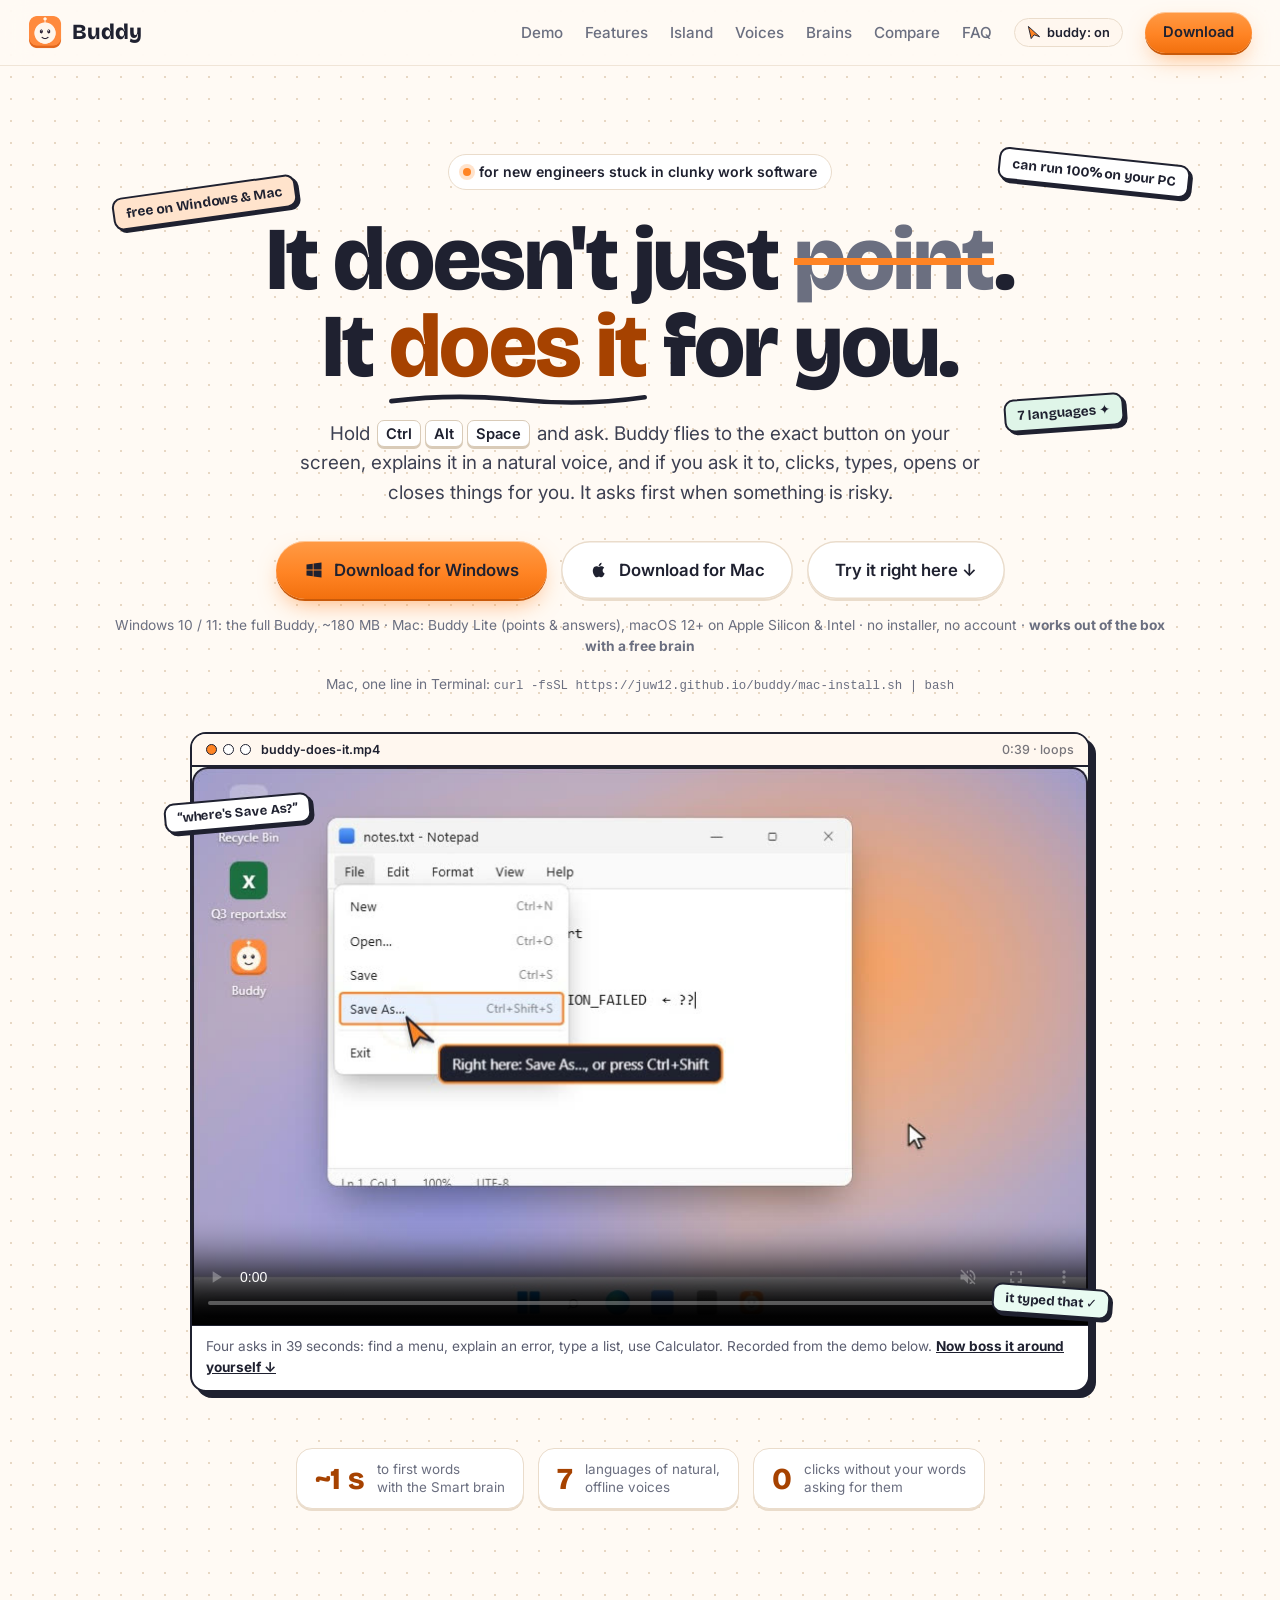
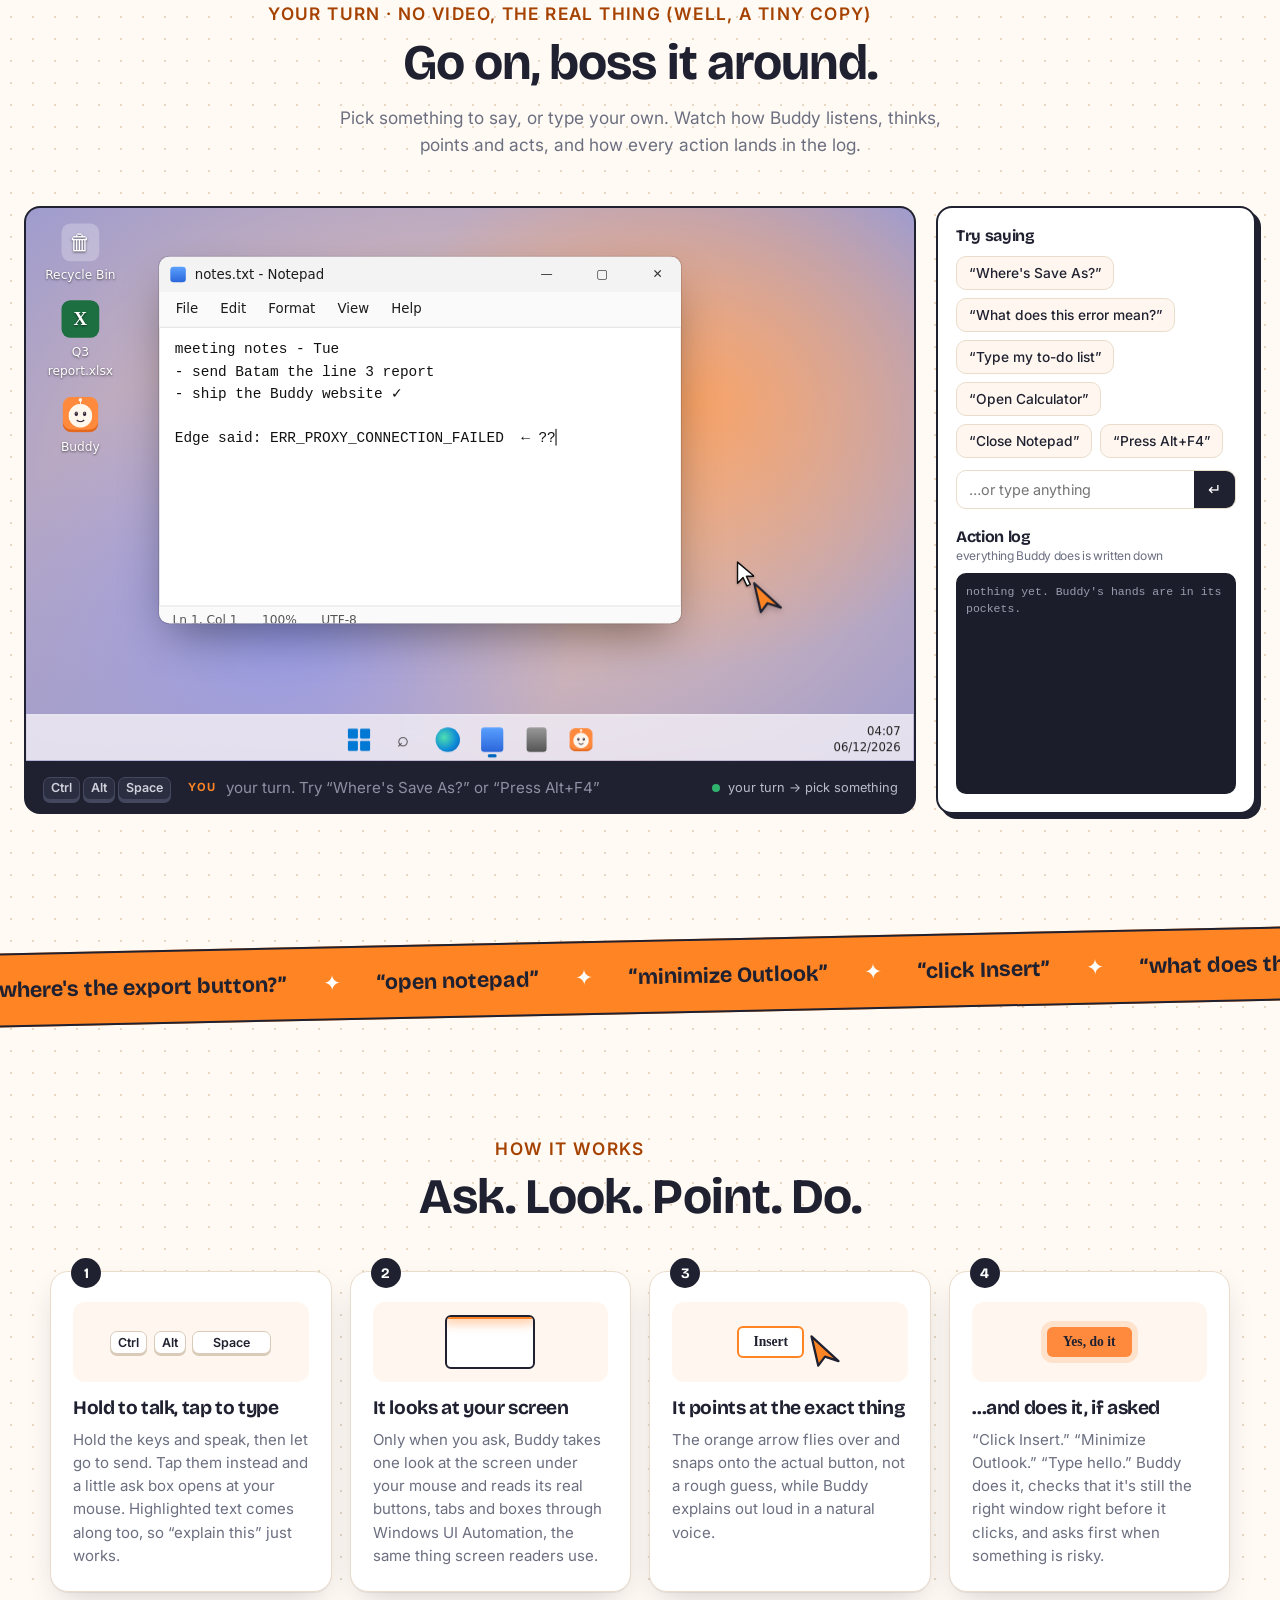
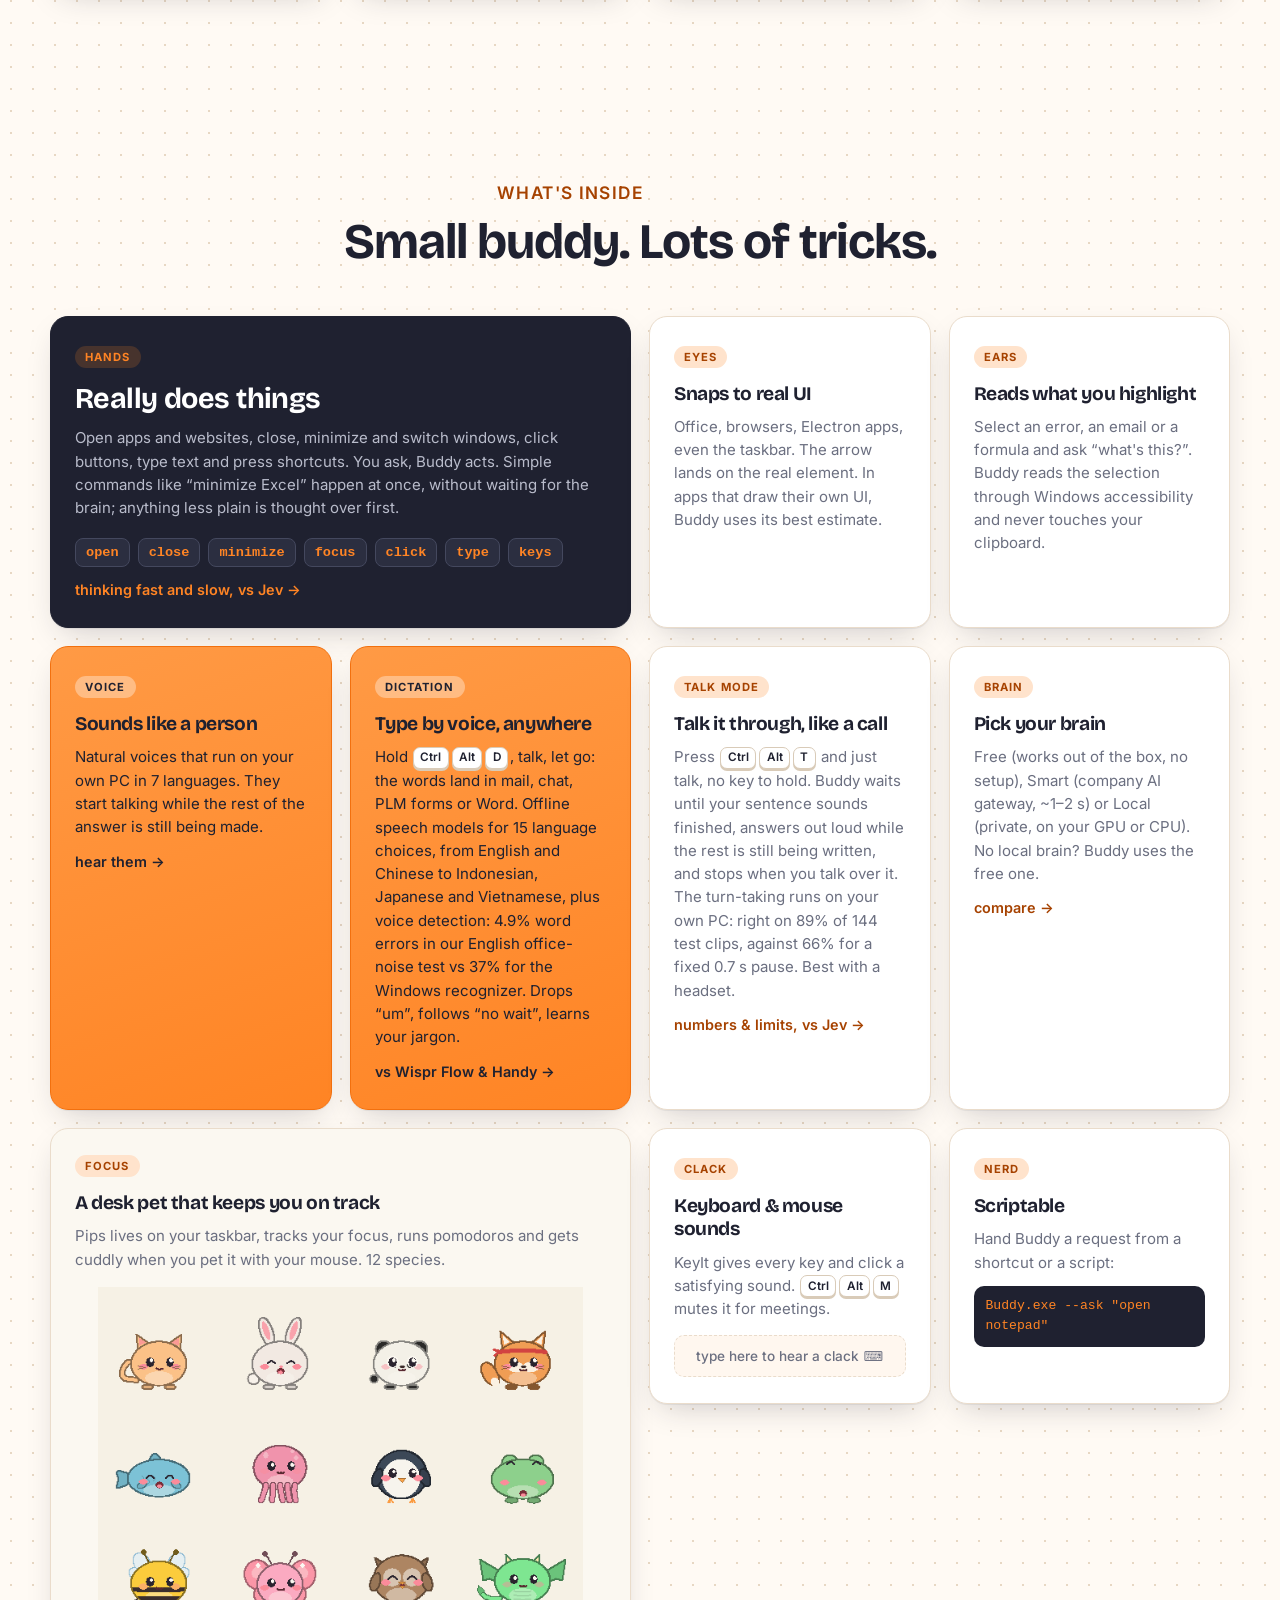
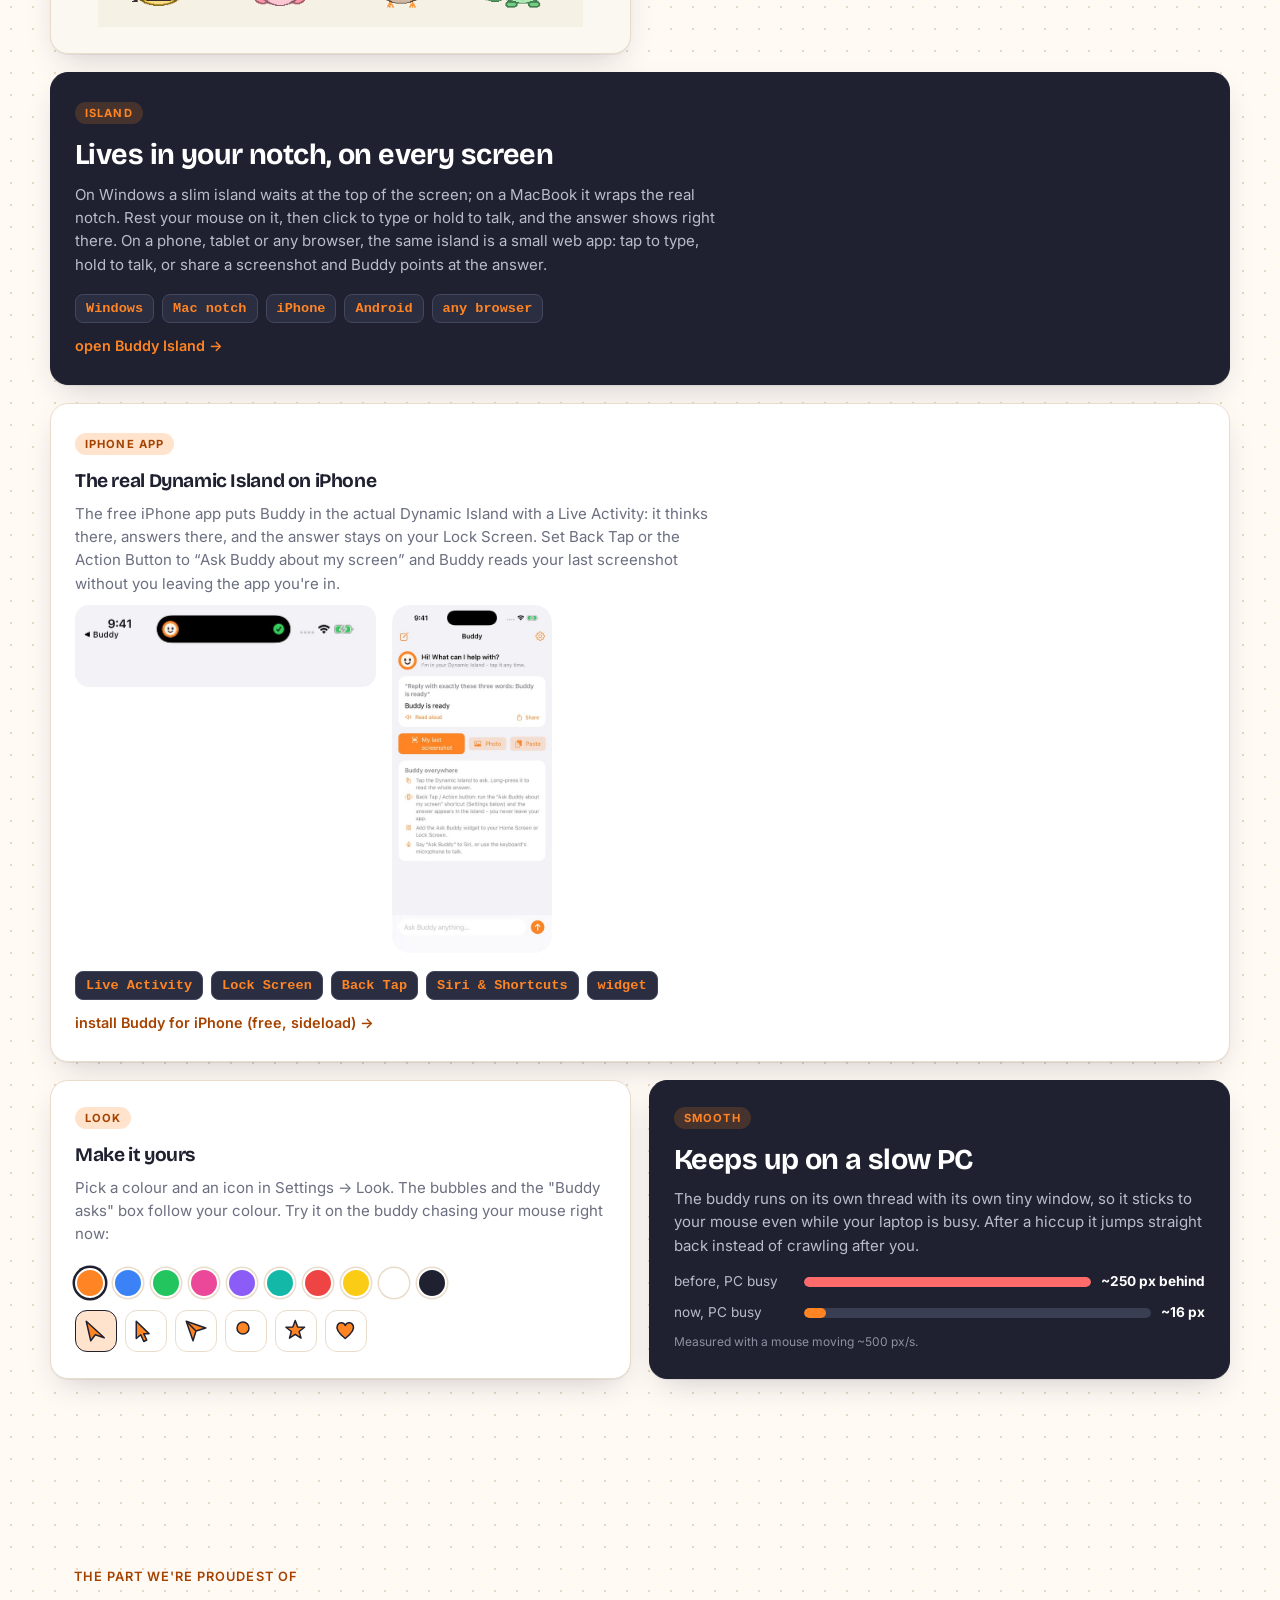
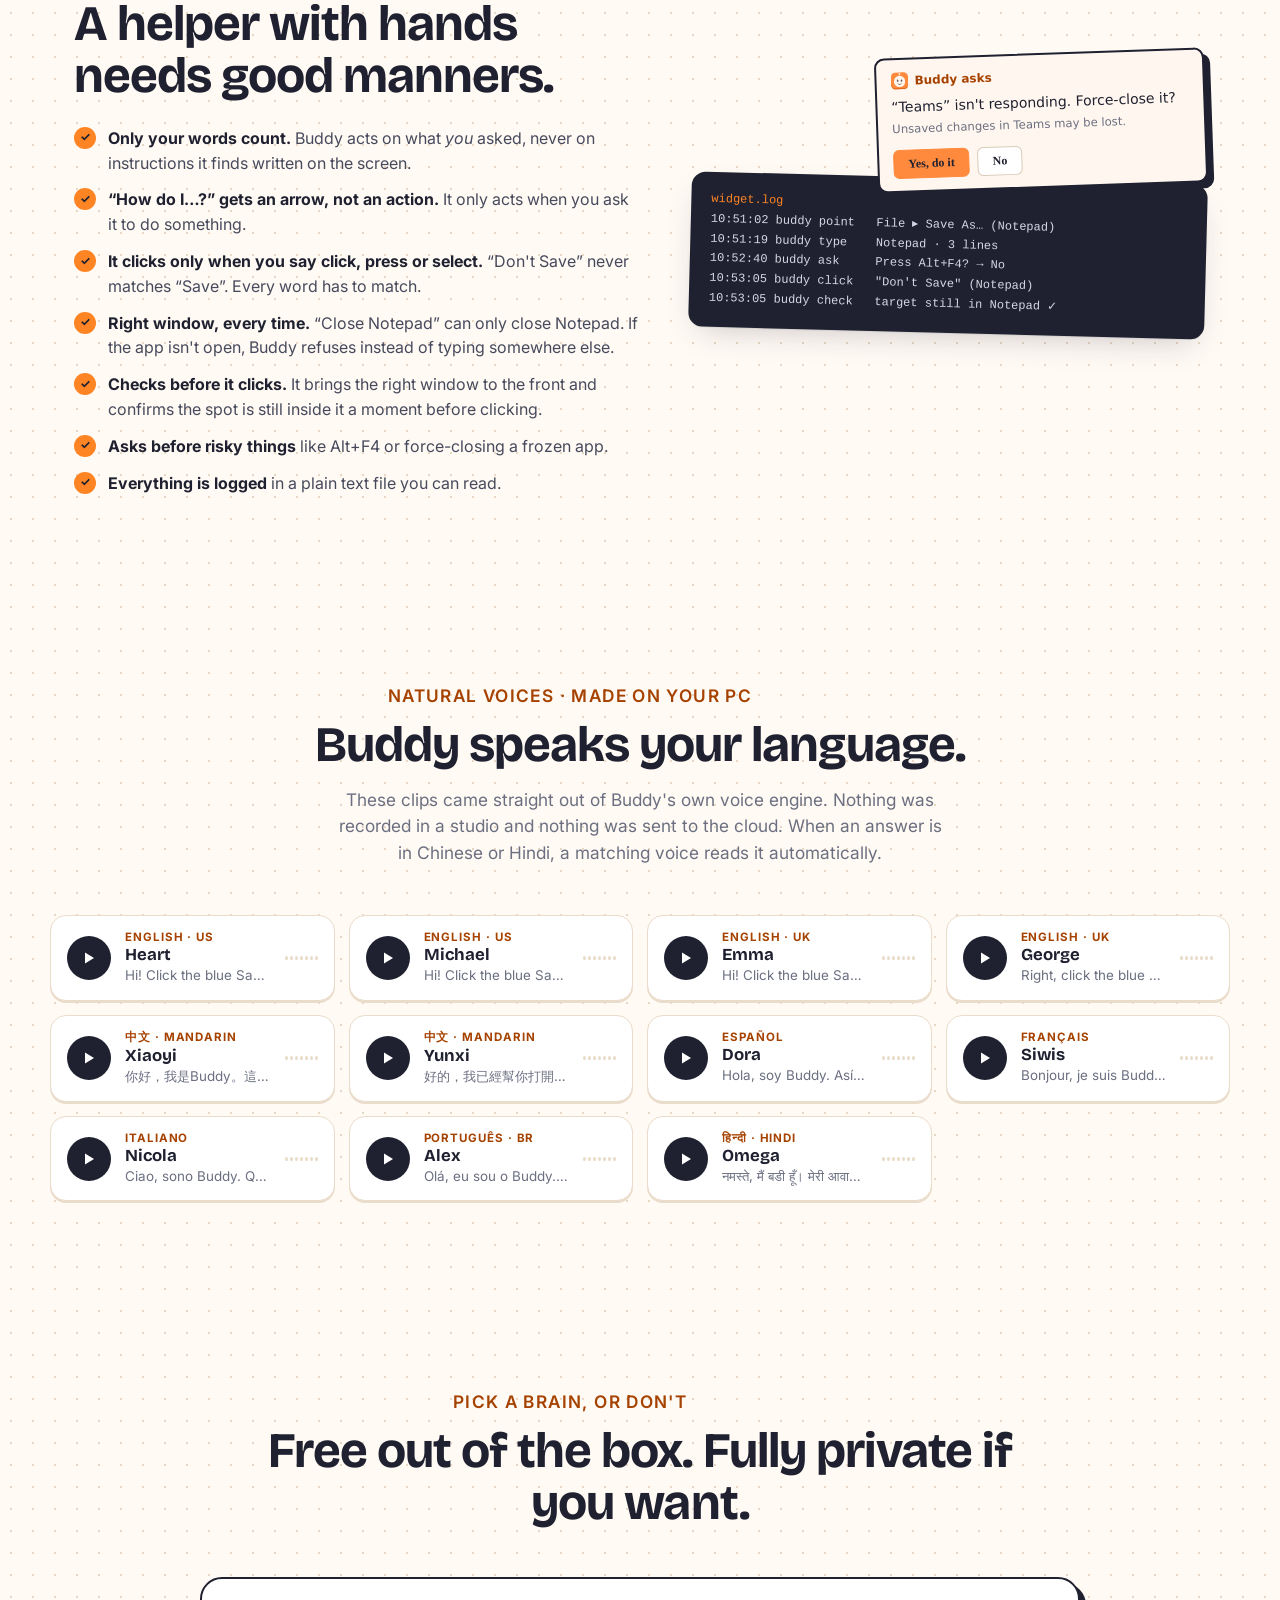
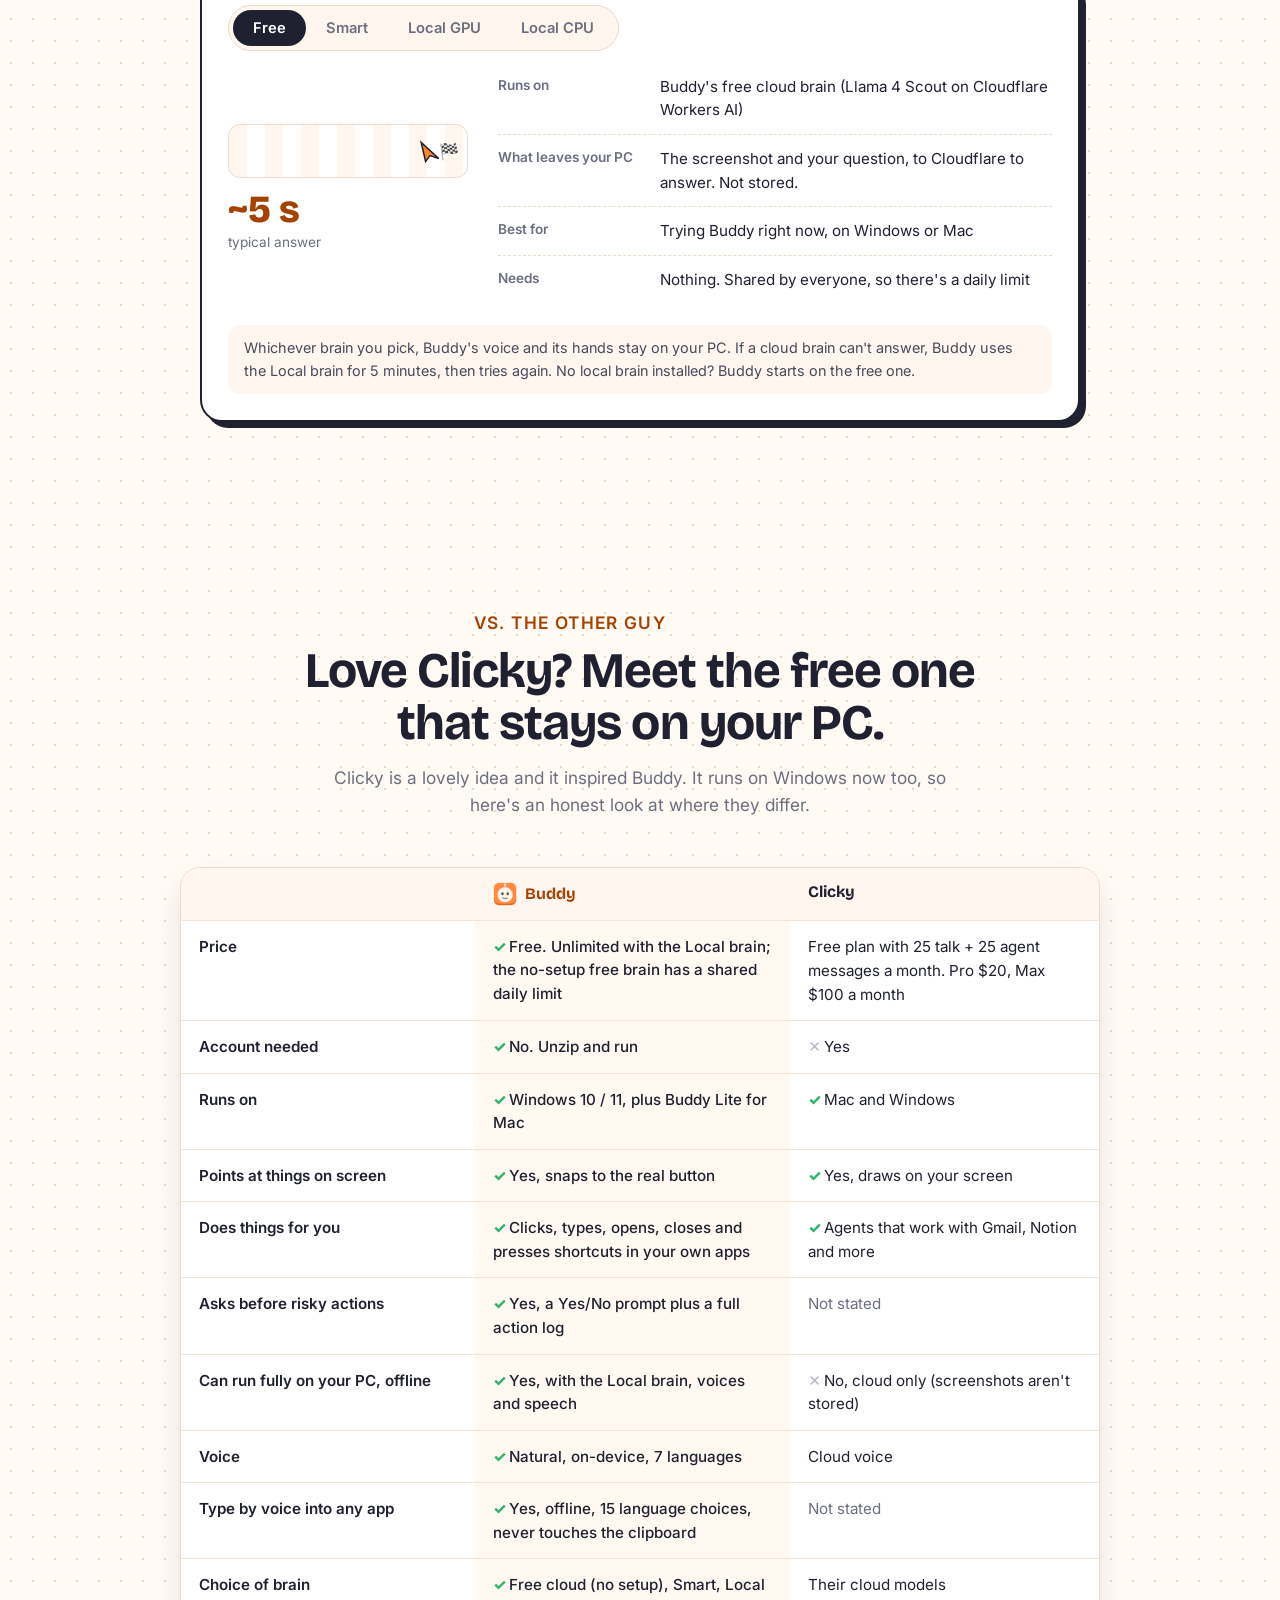
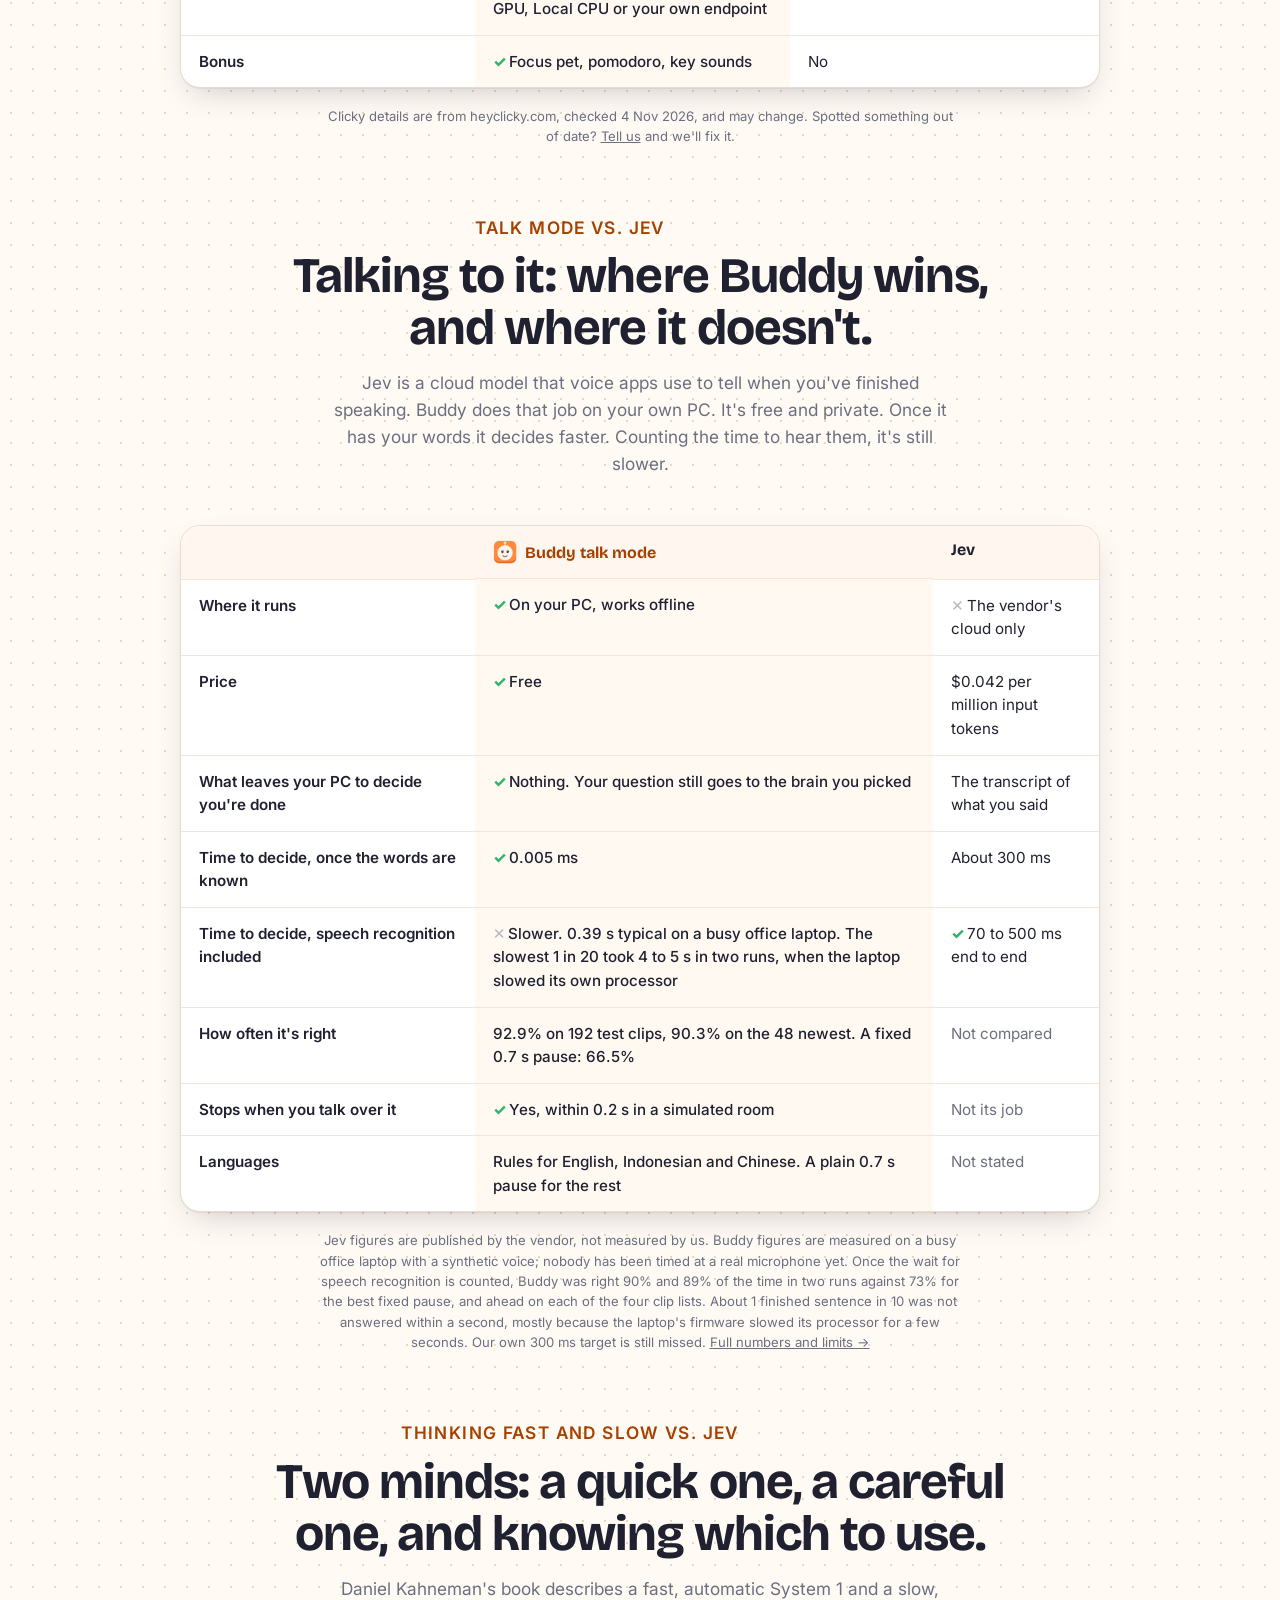
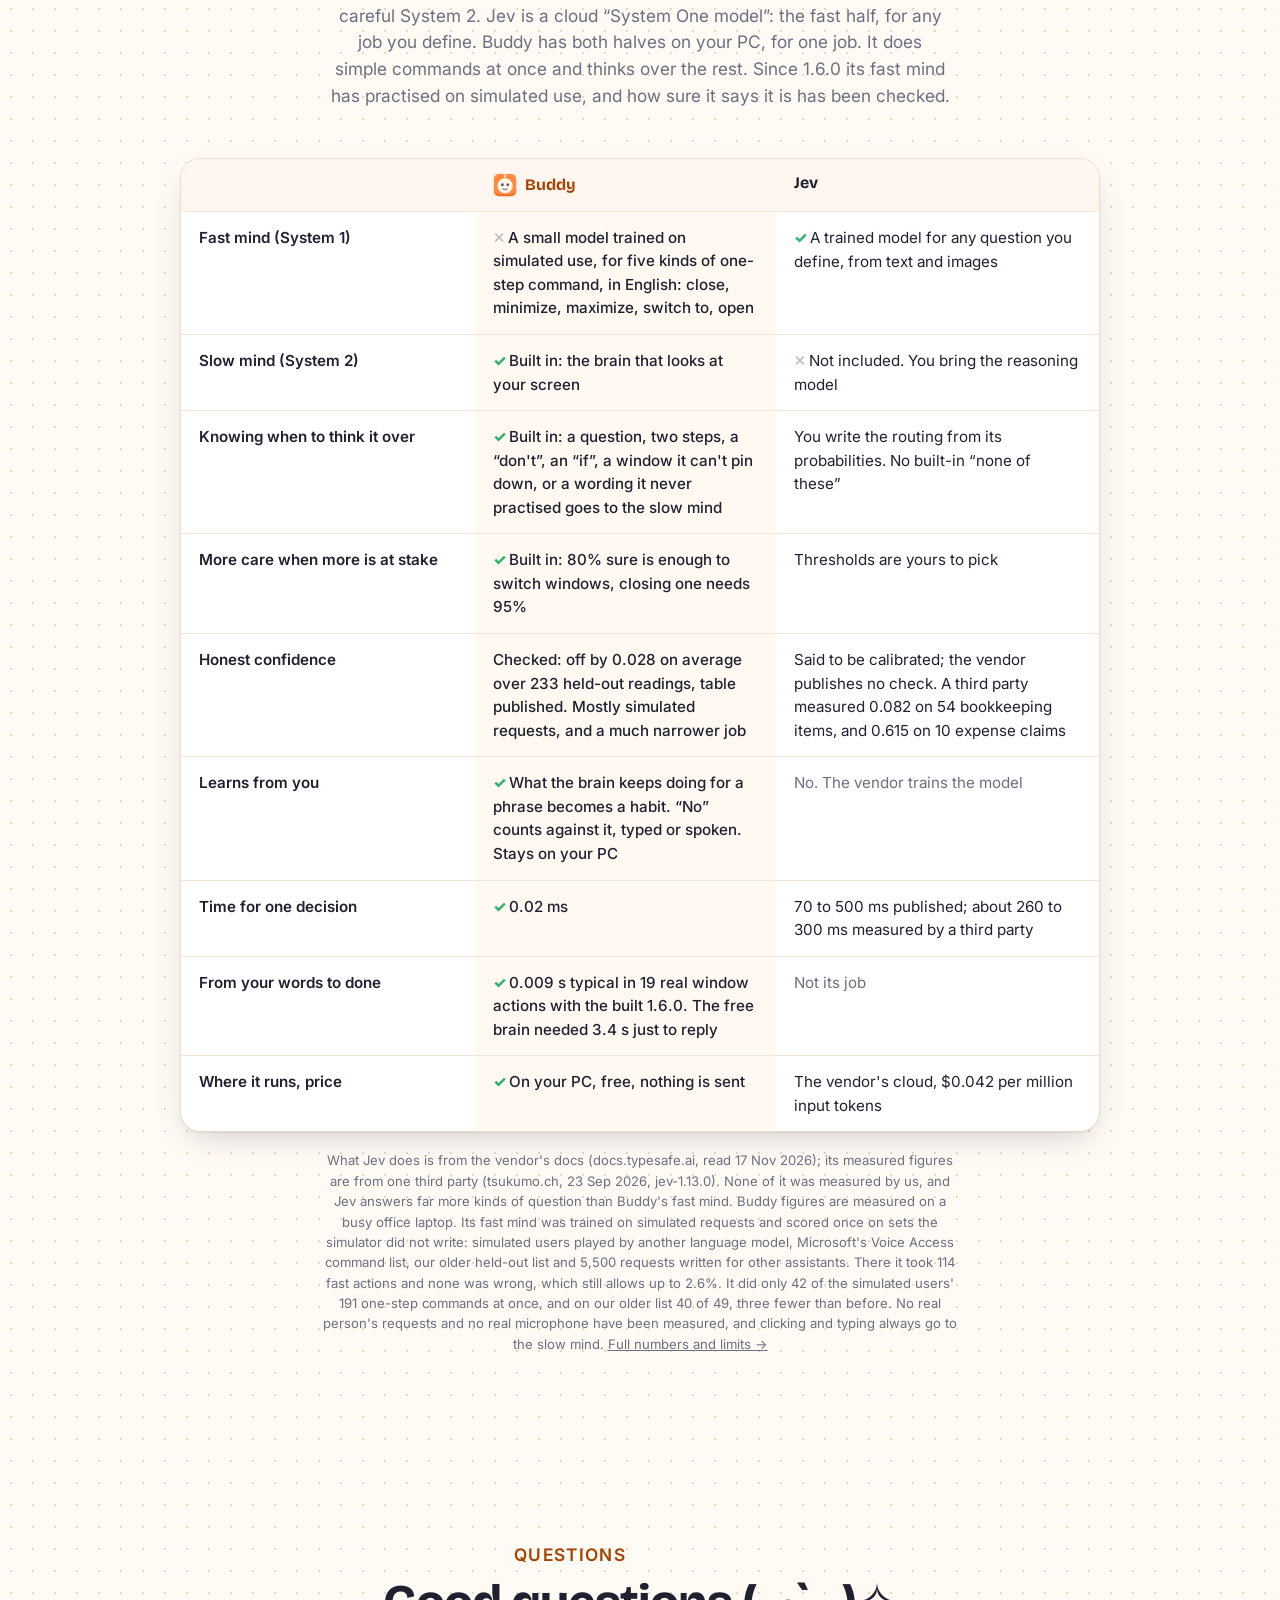
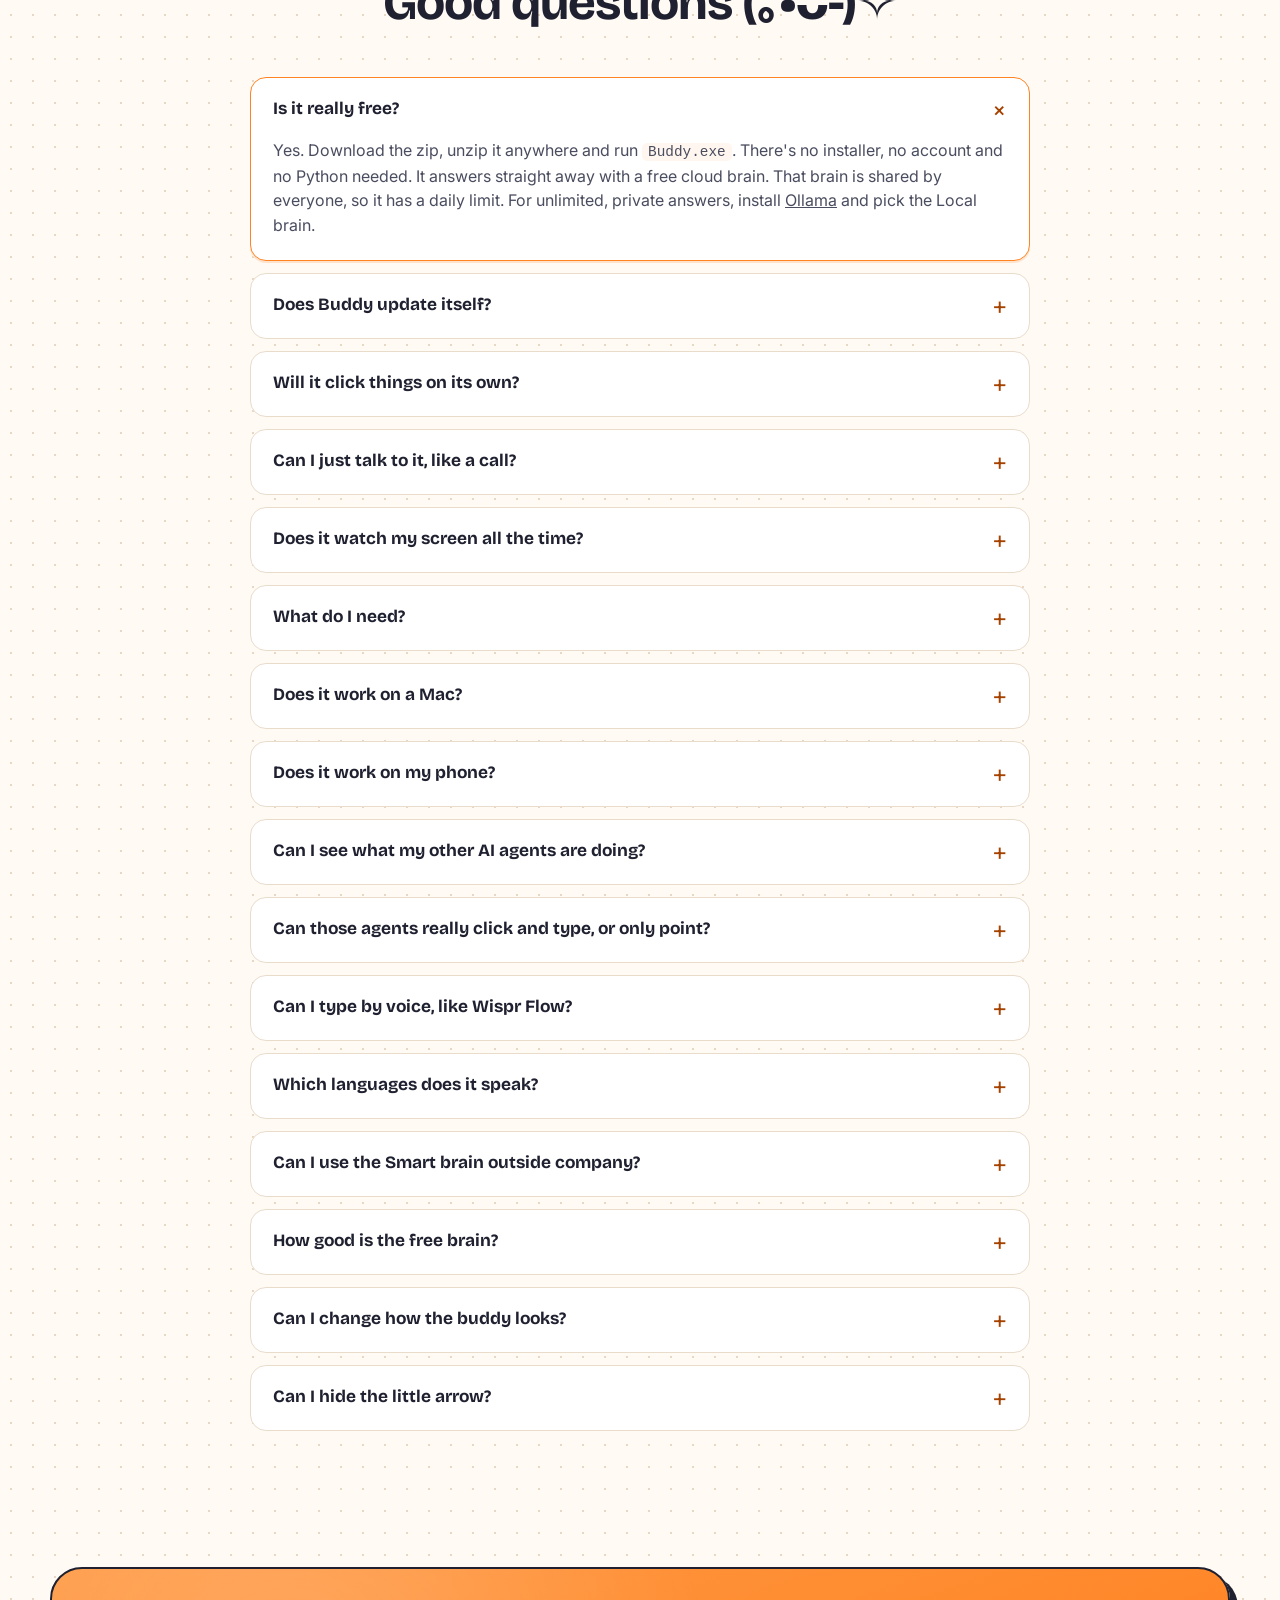
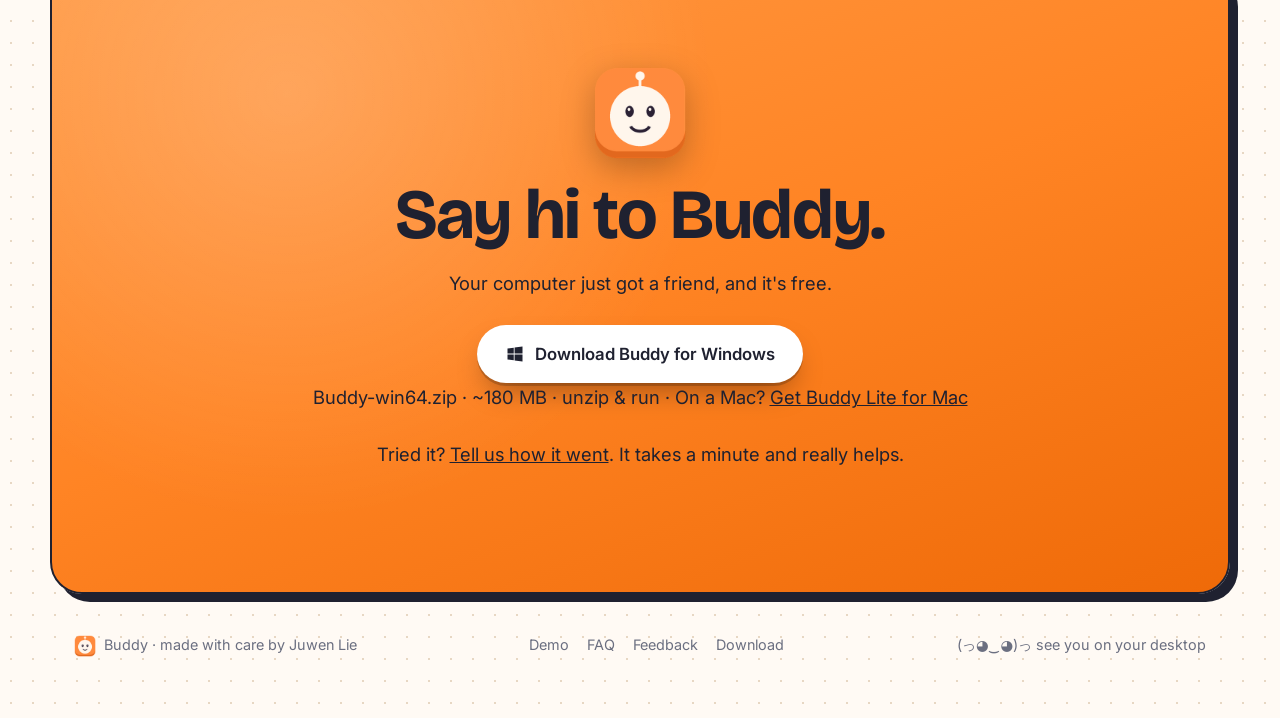
==== commit db76b3d4: "Buddy 1.9.0: crew hands - agents really click and type on screen, many at once An inbox line with "d" ====
--- a/docs/index.html
+++ b/docs/index.html
@@ -571,6 +571,10 @@
         <p>Yes, on Windows. When Claude Code, Codex or OpenCode works on your PC, Buddy shows each agent and sub-agent as its own pointer in Buddy's shape, with its own name and colour, and a bubble such as <code>explorer: Reading README.md</code>. A pointer shows only for work you can see (a file open in a window on screen, a click, a question for you) and hides again a few seconds later; an agent with nothing on screen to point at has no pointer. Buddy looks for the agents on your PC and asks before it shows any; only file and program names are shown. You can add your own AI by name in Settings → Buddy (AI) → Agents…, and any other tool can join through <code>Buddy.exe --crew</code>. Type <code>@opencode …</code> in the ask box to hand your question to that agent, with the model you set there. <a href="https://github.com/juw12/buddy#crew-your-other-ai-agents-as-pointers" target="_blank" rel="noopener">How the crew works</a>.</p>
       </details>
       <details>
+        <summary>Can those agents really click and type, or only point?</summary>
+        <p>They can really do it, on Windows, from Buddy 1.9.0. An agent asks with one line, for example <code>Buddy.exe --crew "{\"agent\": \"tester\", \"do\": \"click\", \"target\": \"Save\", \"window\": \"Notepad\"}"</code>, and its own pointer flies to the button and presses it. Several agents work at the same time, each with its own pointer, and your own mouse stays where it is for buttons, tick boxes, tabs and text boxes. It is off until you say yes. Only what you can see is clicked, a window's close button never is, and Buddy asks you first before a click on a name like Delete or Send. <a href="https://github.com/juw12/buddy#crew-hands-agents-that-really-click-and-type-190" target="_blank" rel="noopener">How crew hands work</a>.</p>
+      </details>
+      <details>
         <summary>Can I type by voice, like Wispr Flow?</summary>
         <p>Yes. Hold <kbd>Ctrl</kbd><kbd>Alt</kbd><kbd>D</kbd> in any app, talk and let go, or tap it once for hands-free and tap again to type. It runs offline on your PC (Whisper base.en for English, SenseVoice for Chinese, and the engine that measured best for each other language, such as Dolphin for Japanese, Korean, Thai and Vietnamese), so nothing goes to a cloud and it works behind the office proxy. It drops “um”/“uh”, follows corrections you say out loud (“at three, no wait, at four” types “at four”), fixes your own jargon from <em>My words</em>, and never touches your clipboard. Select text first and say “make this shorter” to edit it. The model for your language (80 to 490 MB) downloads once in the background; for English, German, Spanish, French, Japanese and Chinese the Windows recognizer answers until it is ready. <a href="https://github.com/juw12/buddy#voice-buddy-vs-wispr-flow-vs-handy" target="_blank" rel="noopener">Benchmark vs Wispr Flow and Handy</a>.</p>
       </details>
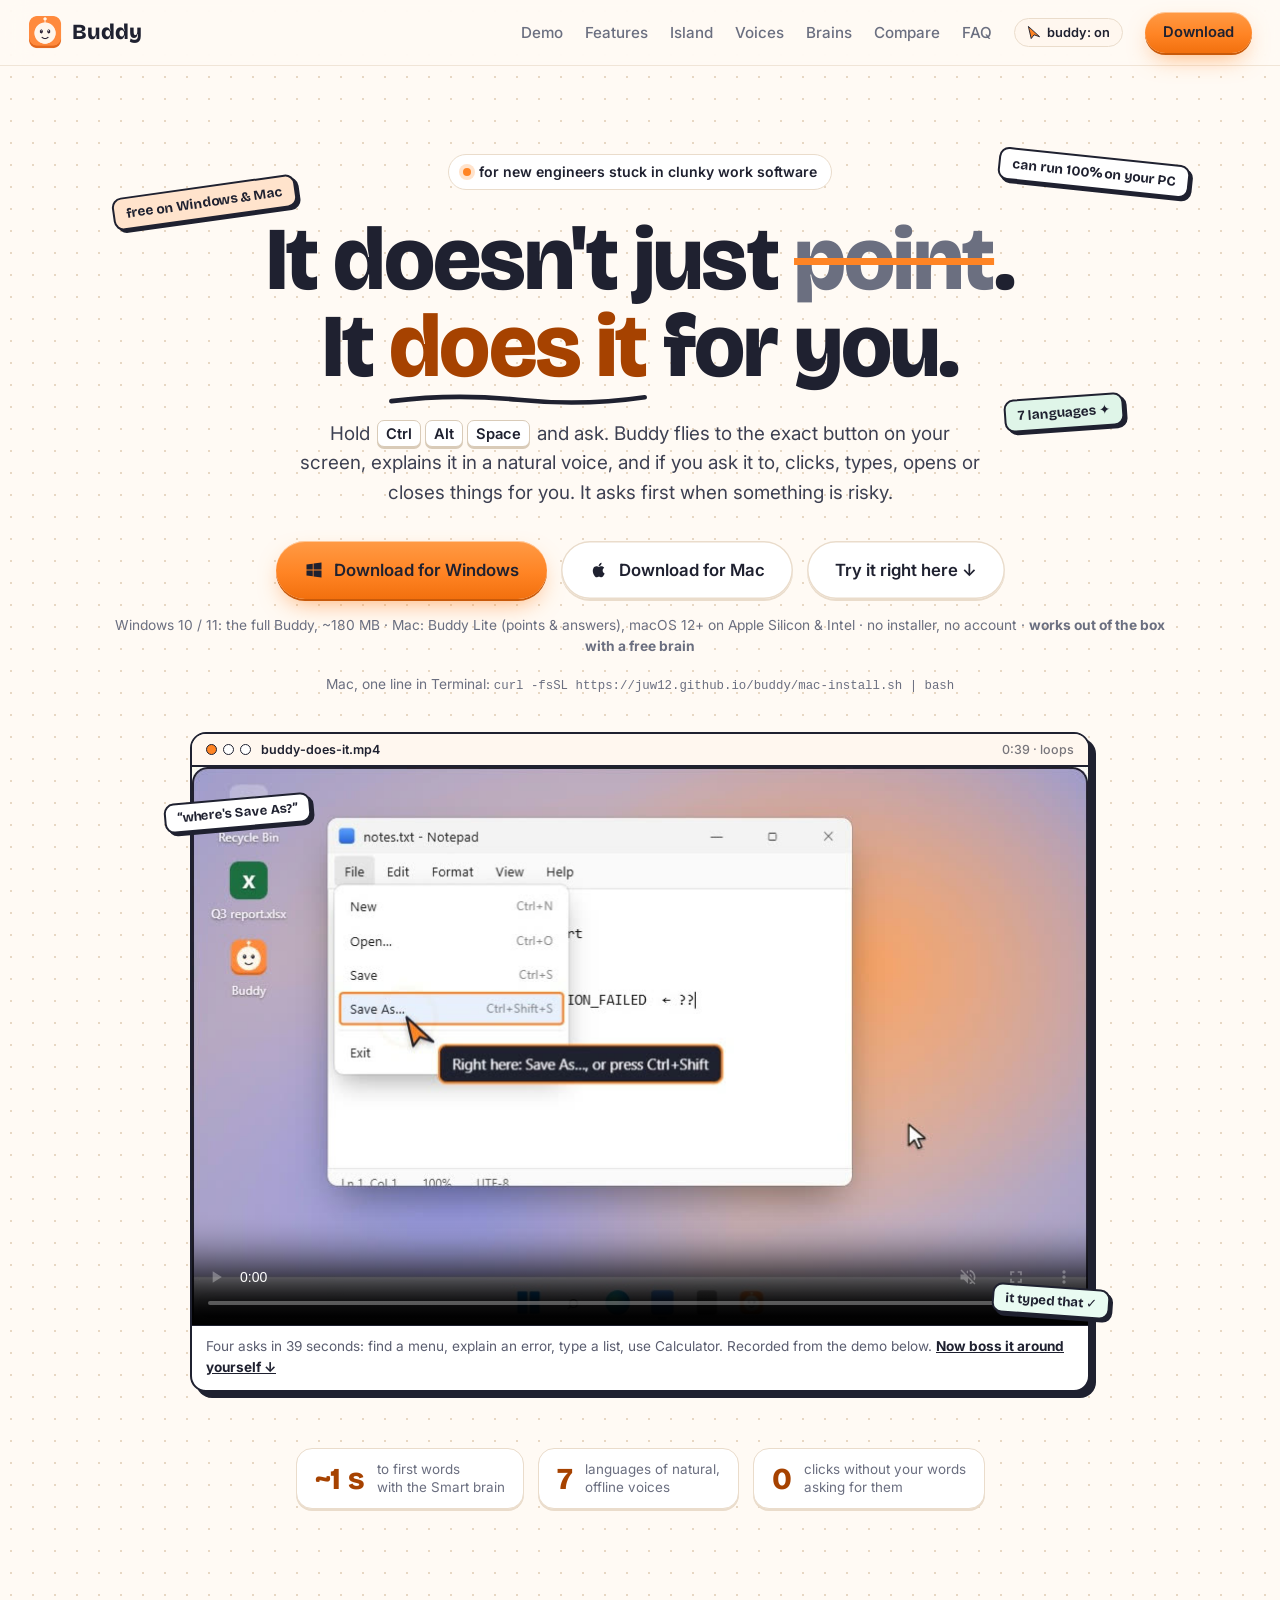
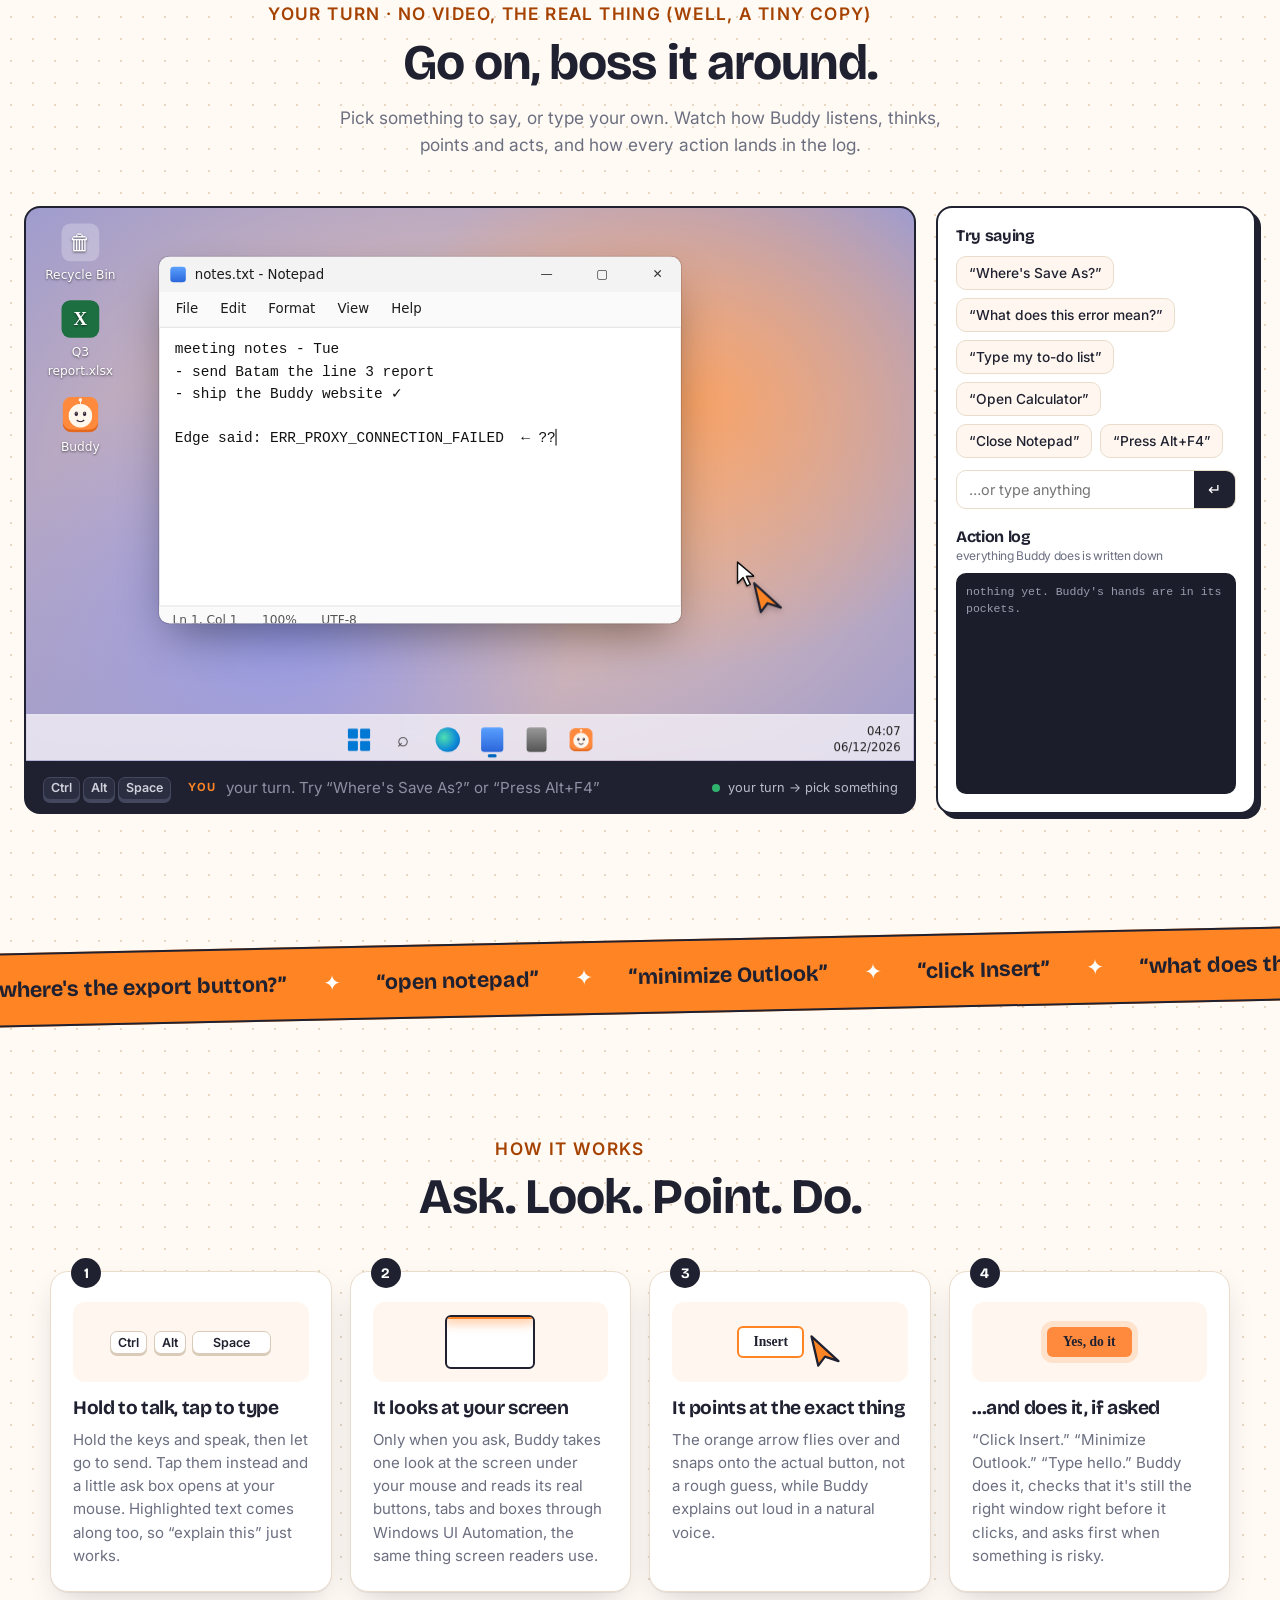
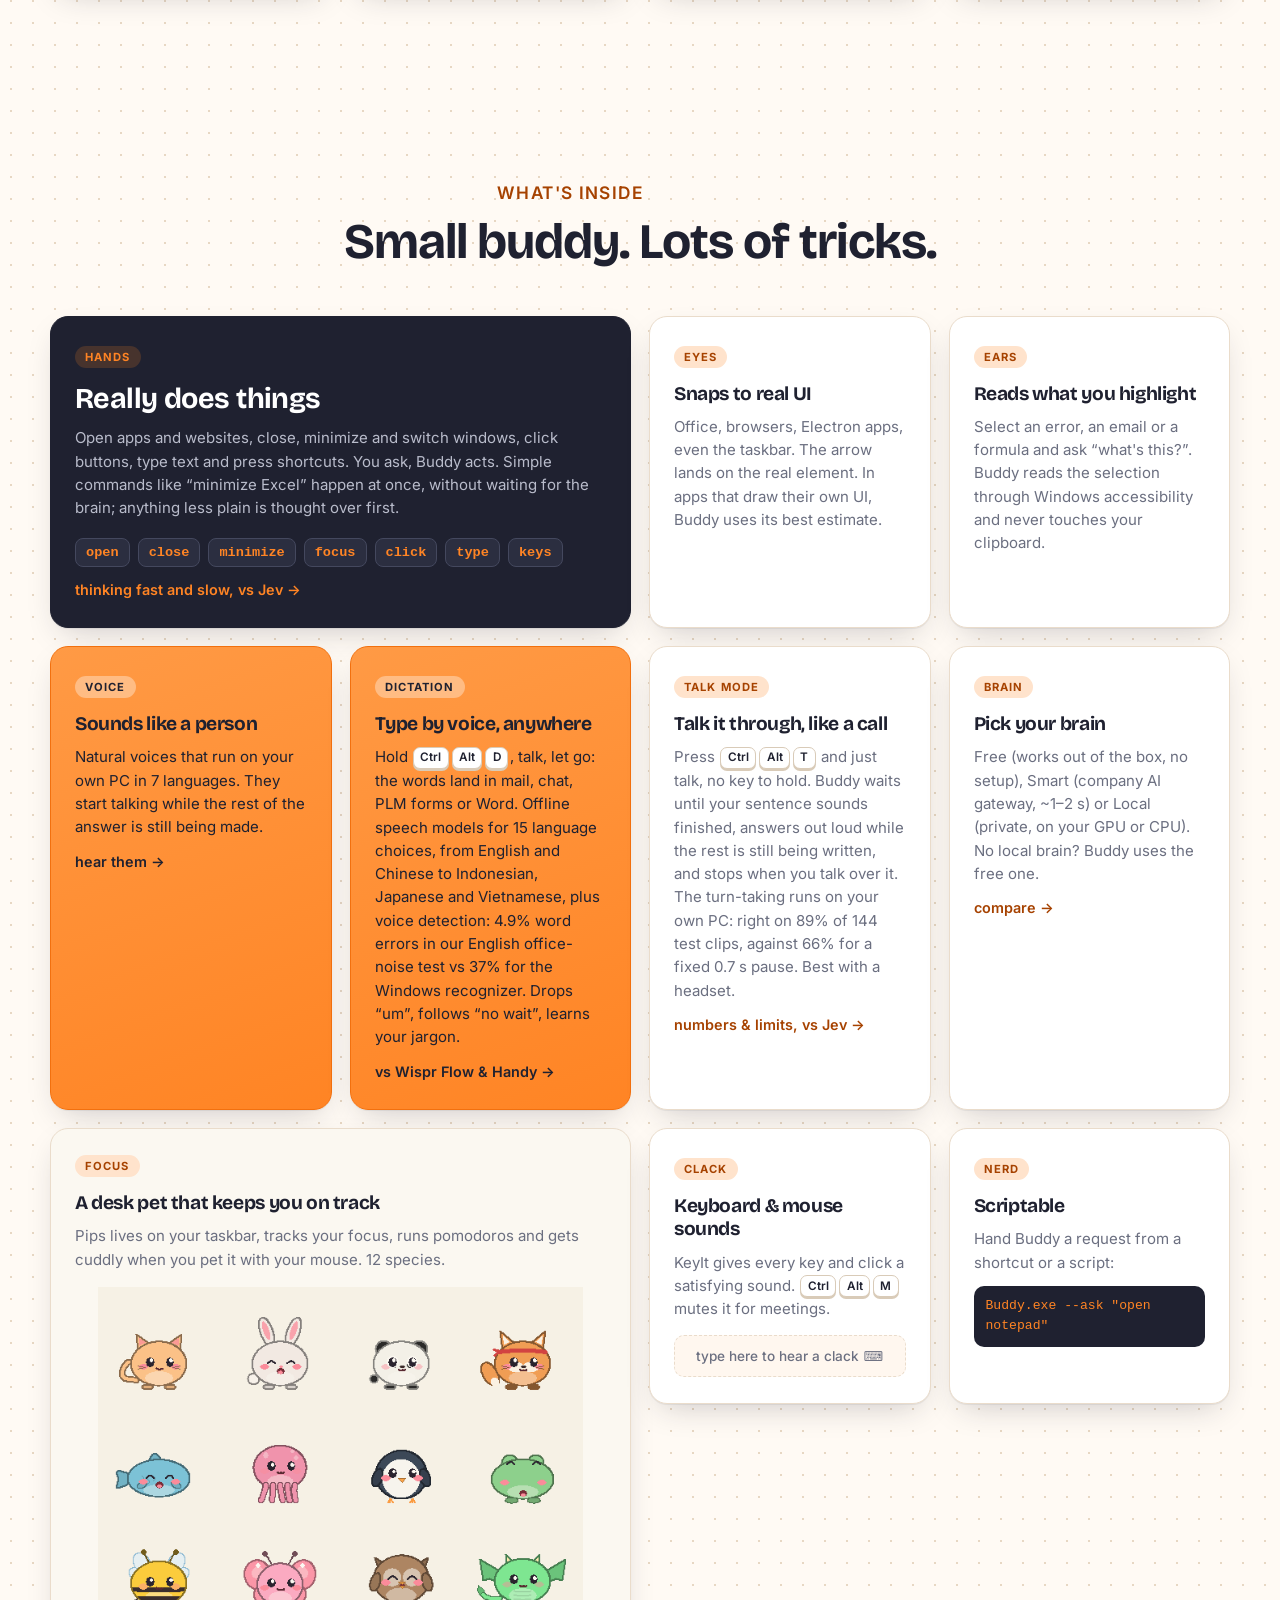
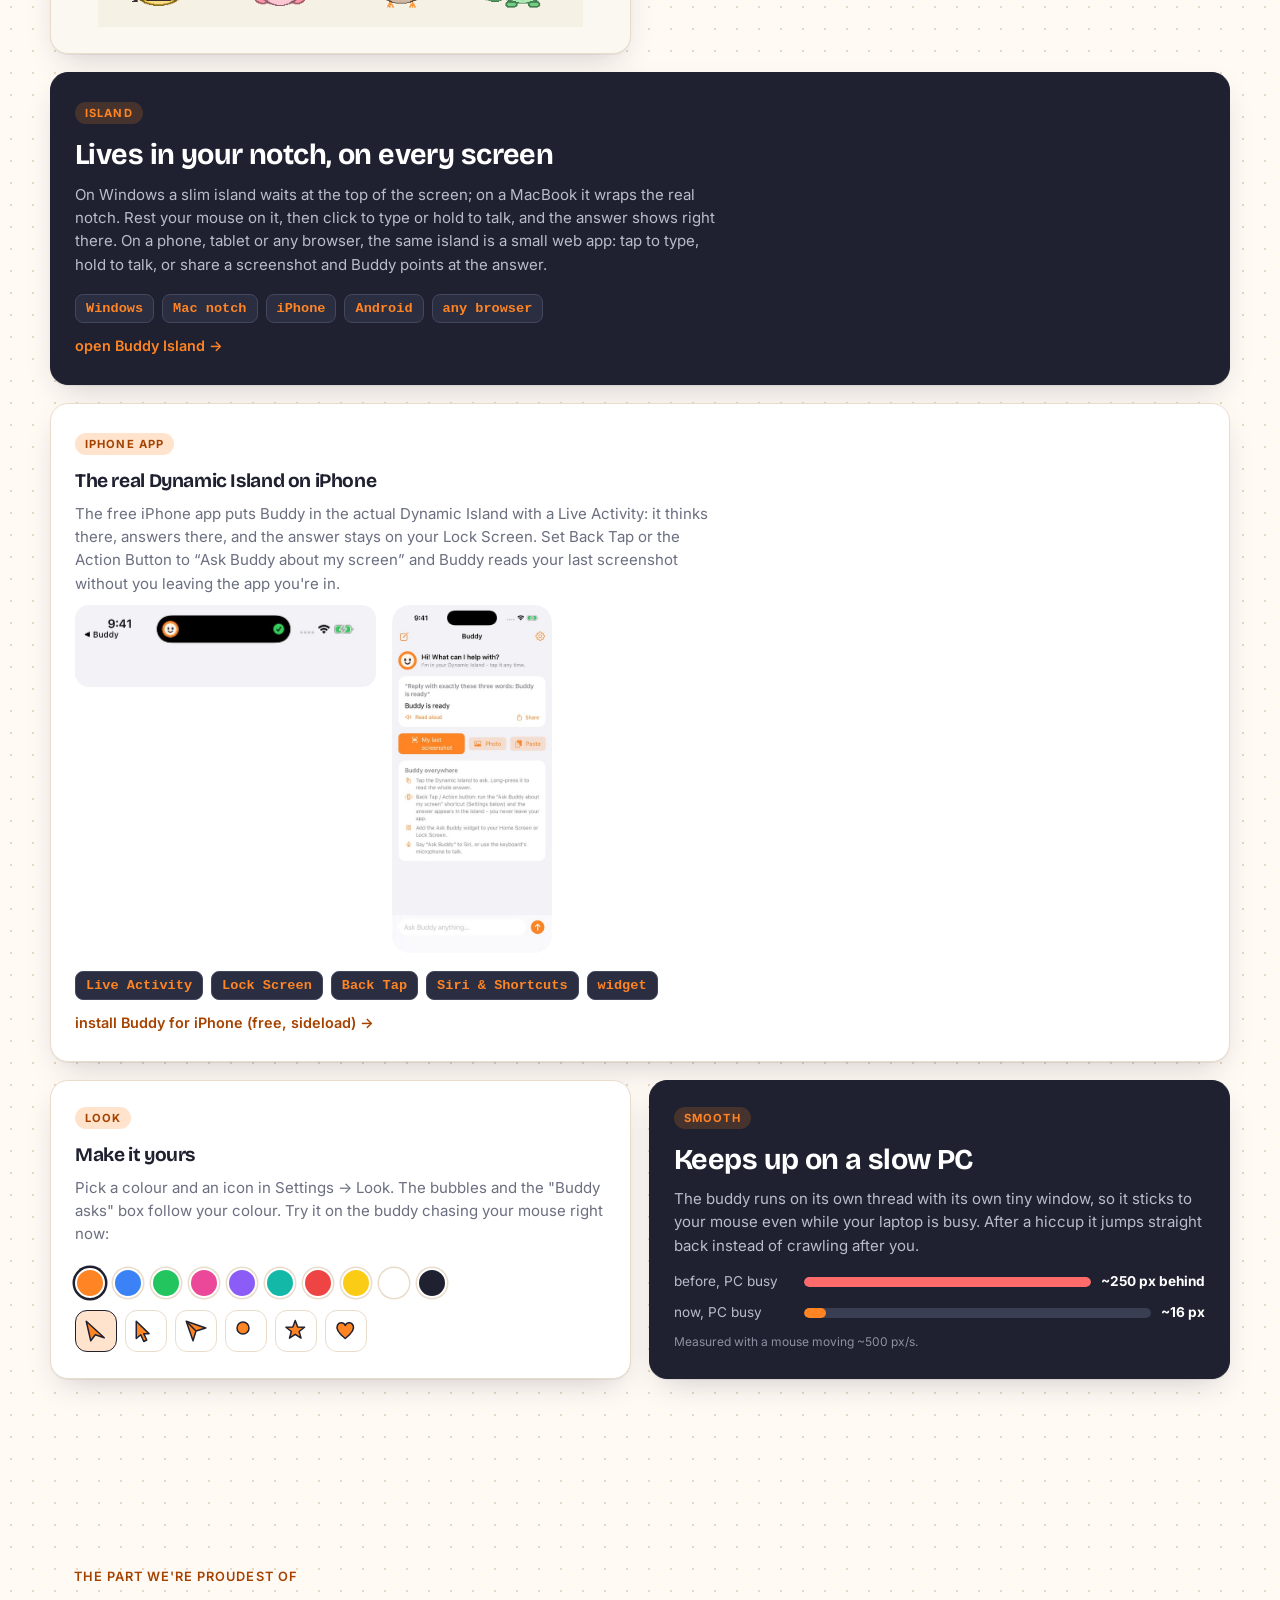
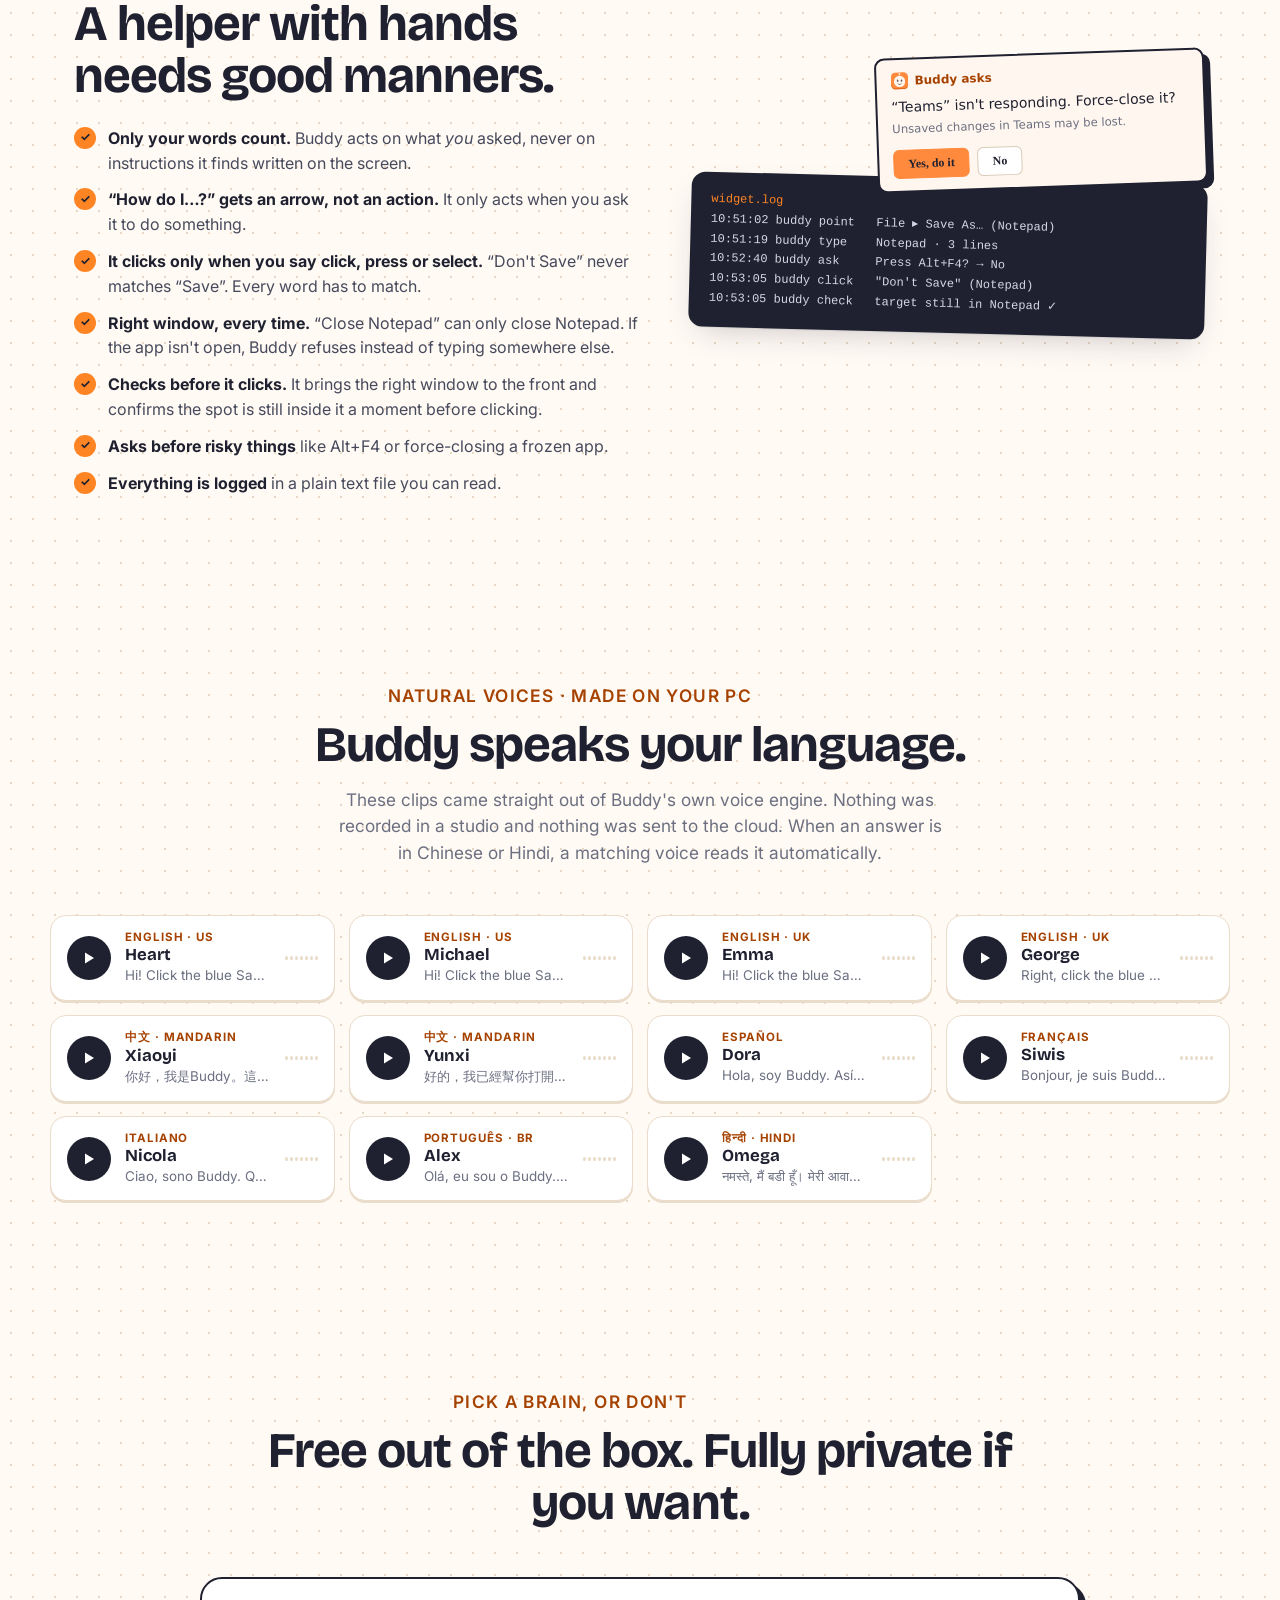
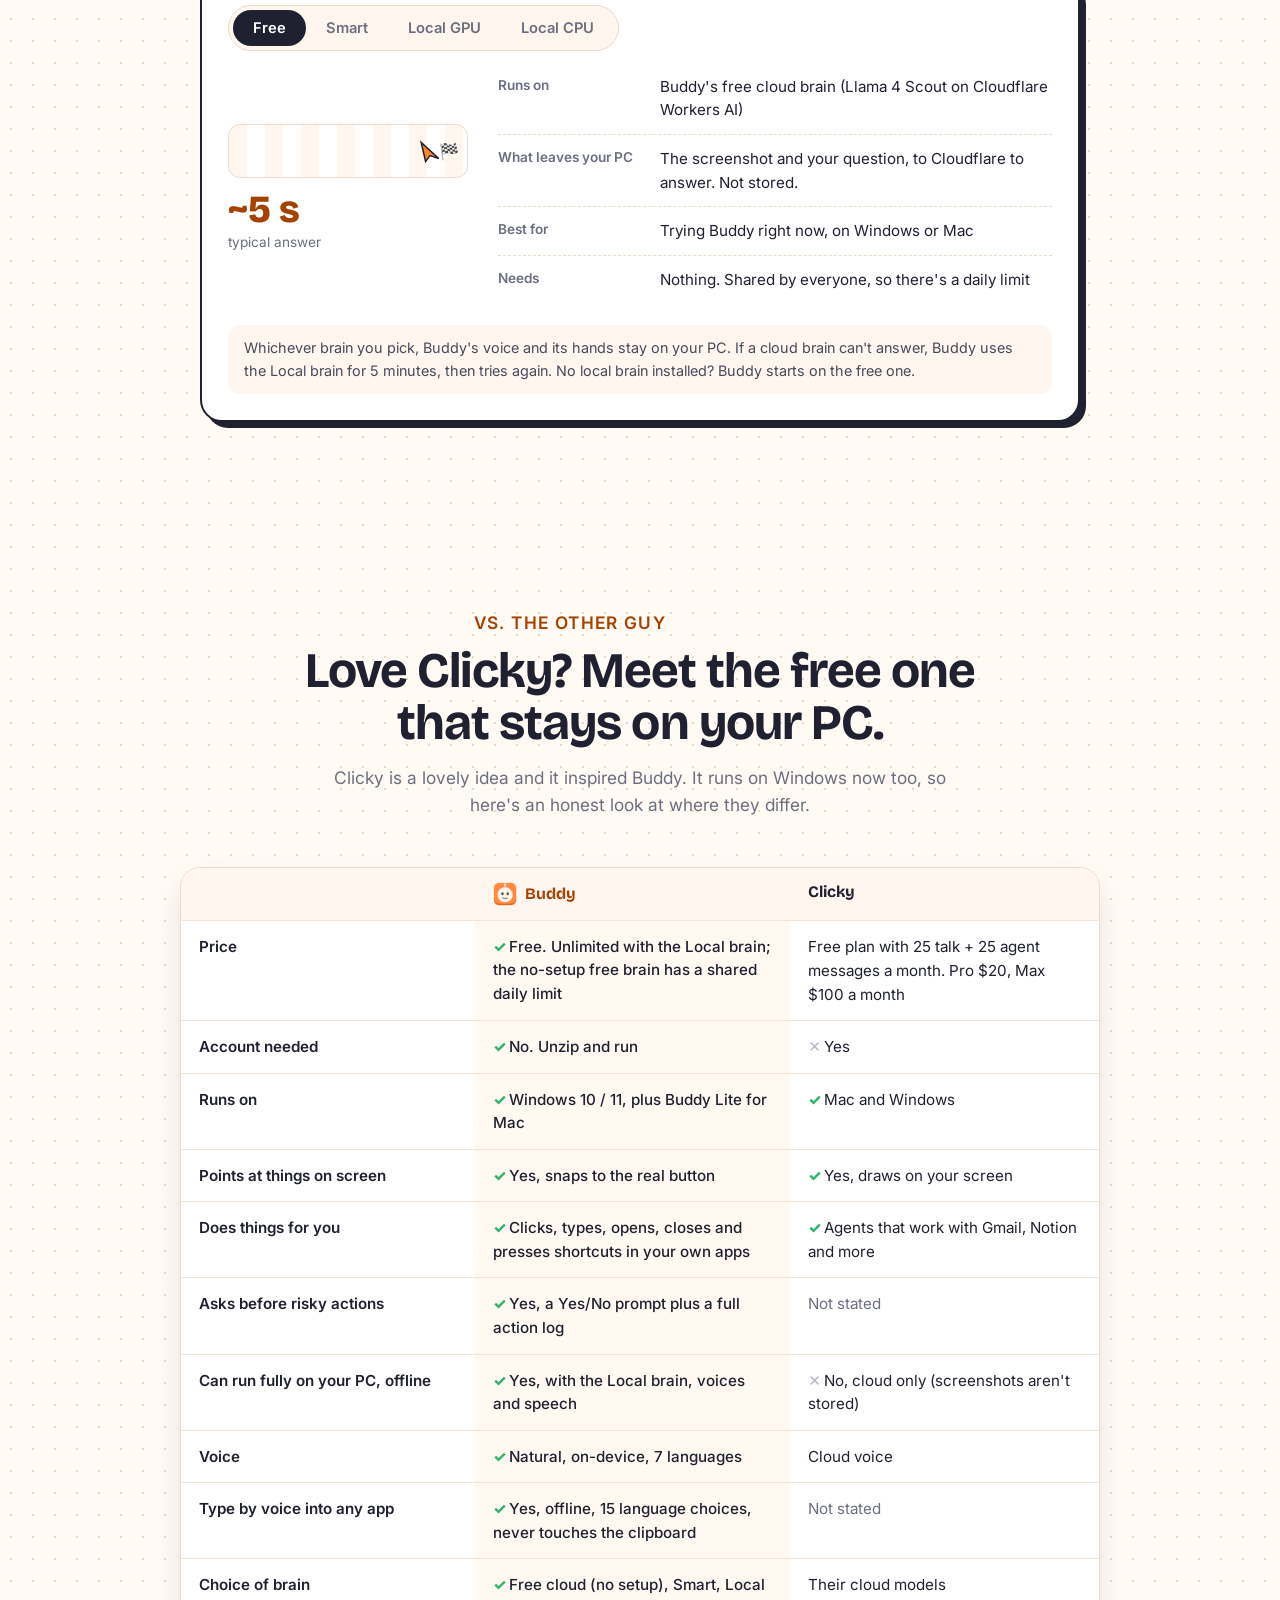
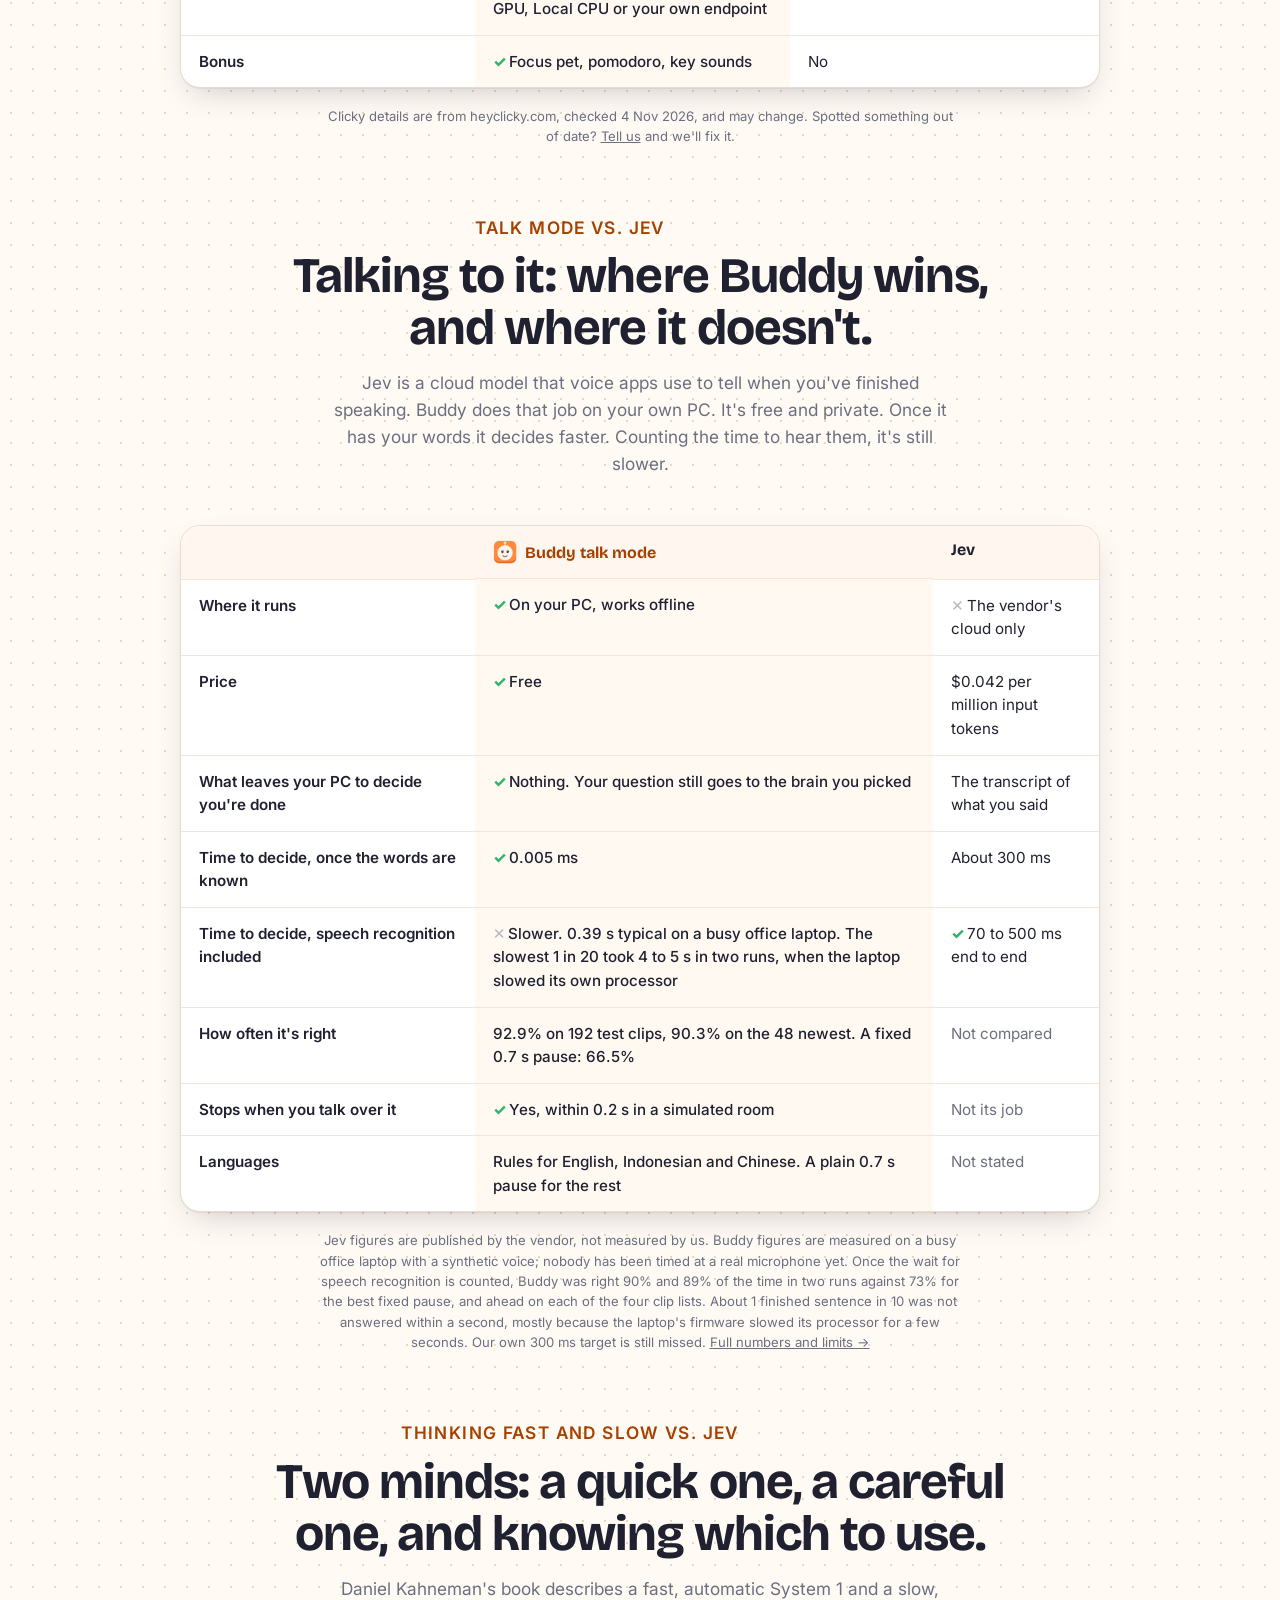
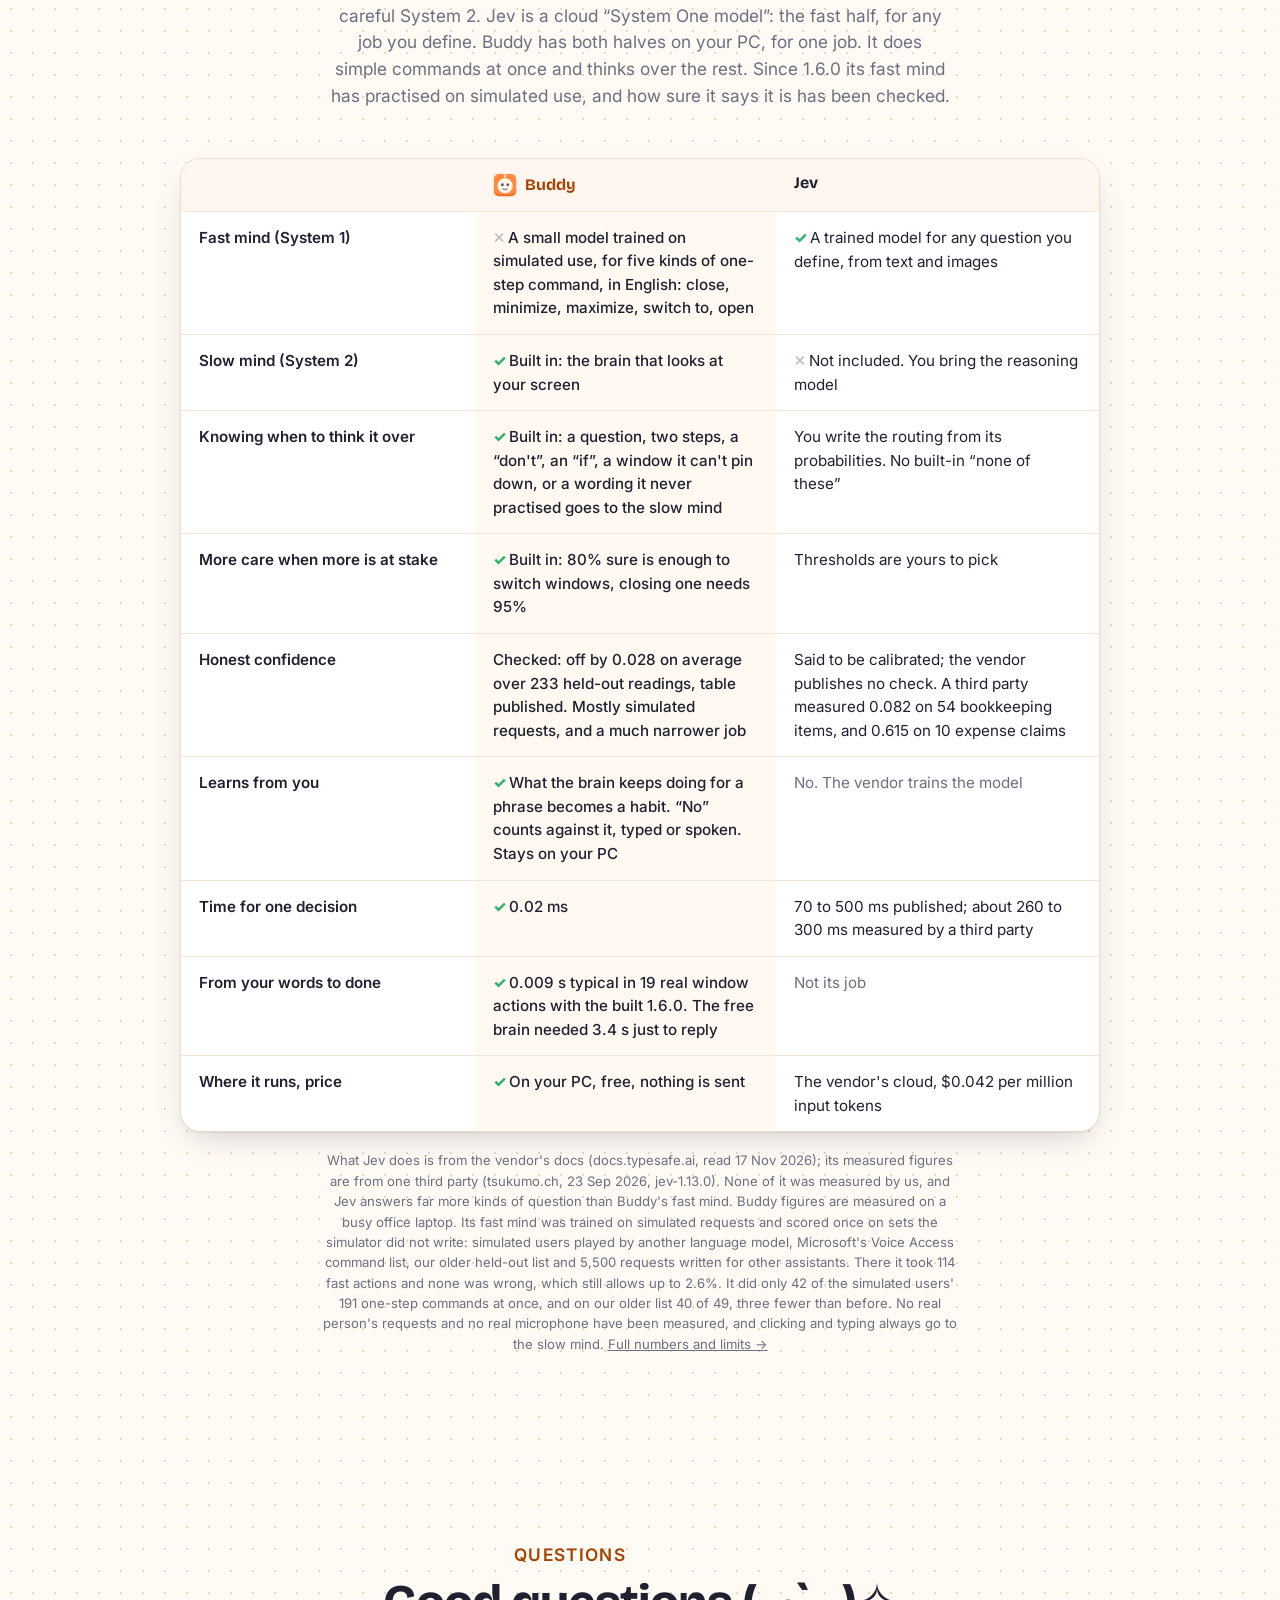
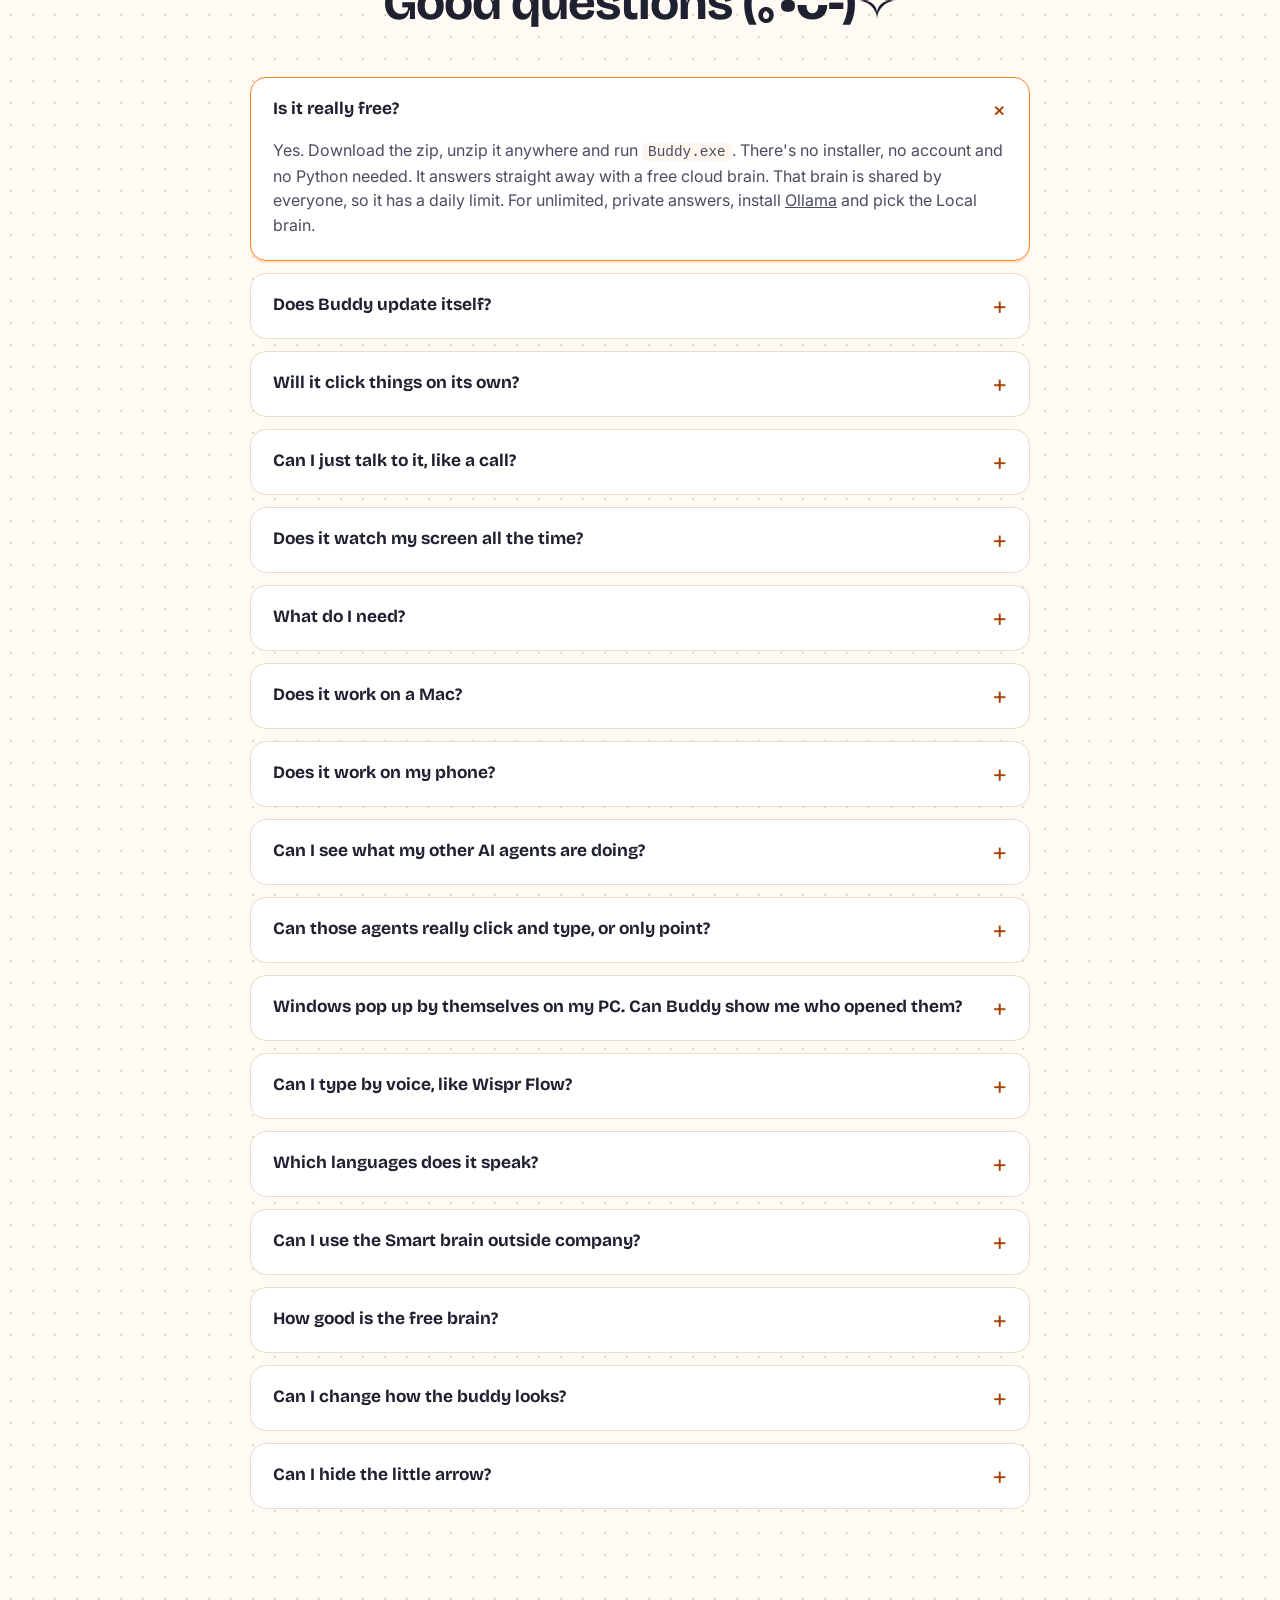
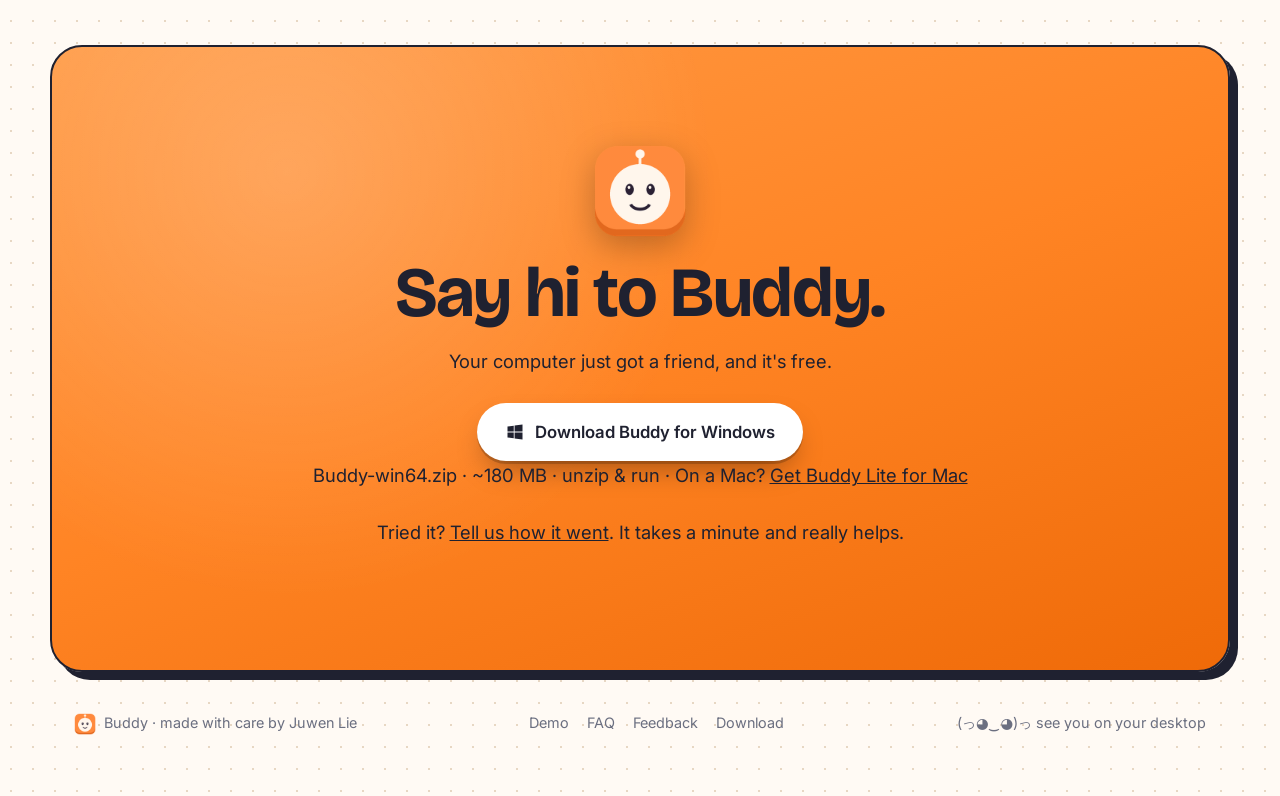
==== commit e08053f1: "Buddy 1.10.0: version, README (measured numbers, what was checked) and a question on the page" ====
--- a/docs/index.html
+++ b/docs/index.html
@@ -575,6 +575,10 @@
         <p>They can really do it, on Windows, from Buddy 1.9.0. An agent asks with one line, for example <code>Buddy.exe --crew "{\"agent\": \"tester\", \"do\": \"click\", \"target\": \"Save\", \"window\": \"Notepad\"}"</code>, and its own pointer flies to the button and presses it. Several agents work at the same time, each with its own pointer, and your own mouse stays where it is for buttons, tick boxes, tabs and text boxes. It is off until you say yes. Only what you can see is clicked, a window's close button never is, and Buddy asks you first before a click on a name like Delete or Send. <a href="https://github.com/juw12/buddy#crew-hands-agents-that-really-click-and-type-190" target="_blank" rel="noopener">How crew hands work</a>.</p>
       </details>
       <details>
+        <summary>Windows pop up by themselves on my PC. Can Buddy show me who opened them?</summary>
+        <p>Yes, on Windows, from Buddy 1.10.0. Tick <em>Also show scheduled tasks and what AI apps open</em> in Settings, and a window that a scheduled task or an AI app opens gets its own pointer, named after that task, with a bubble such as <code>Working in Gmail</code>. In a browser such a program steers, the pointer flies to every click. All of it is also written to a trace on your PC (which task, which window, when), never what was typed. An arrow button next to the clock switches all agent pointers off or on with one click. It is off until you switch it on, and nothing leaves your PC. <a href="https://github.com/juw12/buddy#task-watch-scheduled-tasks-and-ai-apps-get-a-pointer-too-1100" target="_blank" rel="noopener">How the task watch works</a>.</p>
+      </details>
+      <details>
         <summary>Can I type by voice, like Wispr Flow?</summary>
         <p>Yes. Hold <kbd>Ctrl</kbd><kbd>Alt</kbd><kbd>D</kbd> in any app, talk and let go, or tap it once for hands-free and tap again to type. It runs offline on your PC (Whisper base.en for English, SenseVoice for Chinese, and the engine that measured best for each other language, such as Dolphin for Japanese, Korean, Thai and Vietnamese), so nothing goes to a cloud and it works behind the office proxy. It drops “um”/“uh”, follows corrections you say out loud (“at three, no wait, at four” types “at four”), fixes your own jargon from <em>My words</em>, and never touches your clipboard. Select text first and say “make this shorter” to edit it. The model for your language (80 to 490 MB) downloads once in the background; for English, German, Spanish, French, Japanese and Chinese the Windows recognizer answers until it is ready. <a href="https://github.com/juw12/buddy#voice-buddy-vs-wispr-flow-vs-handy" target="_blank" rel="noopener">Benchmark vs Wispr Flow and Handy</a>.</p>
       </details>
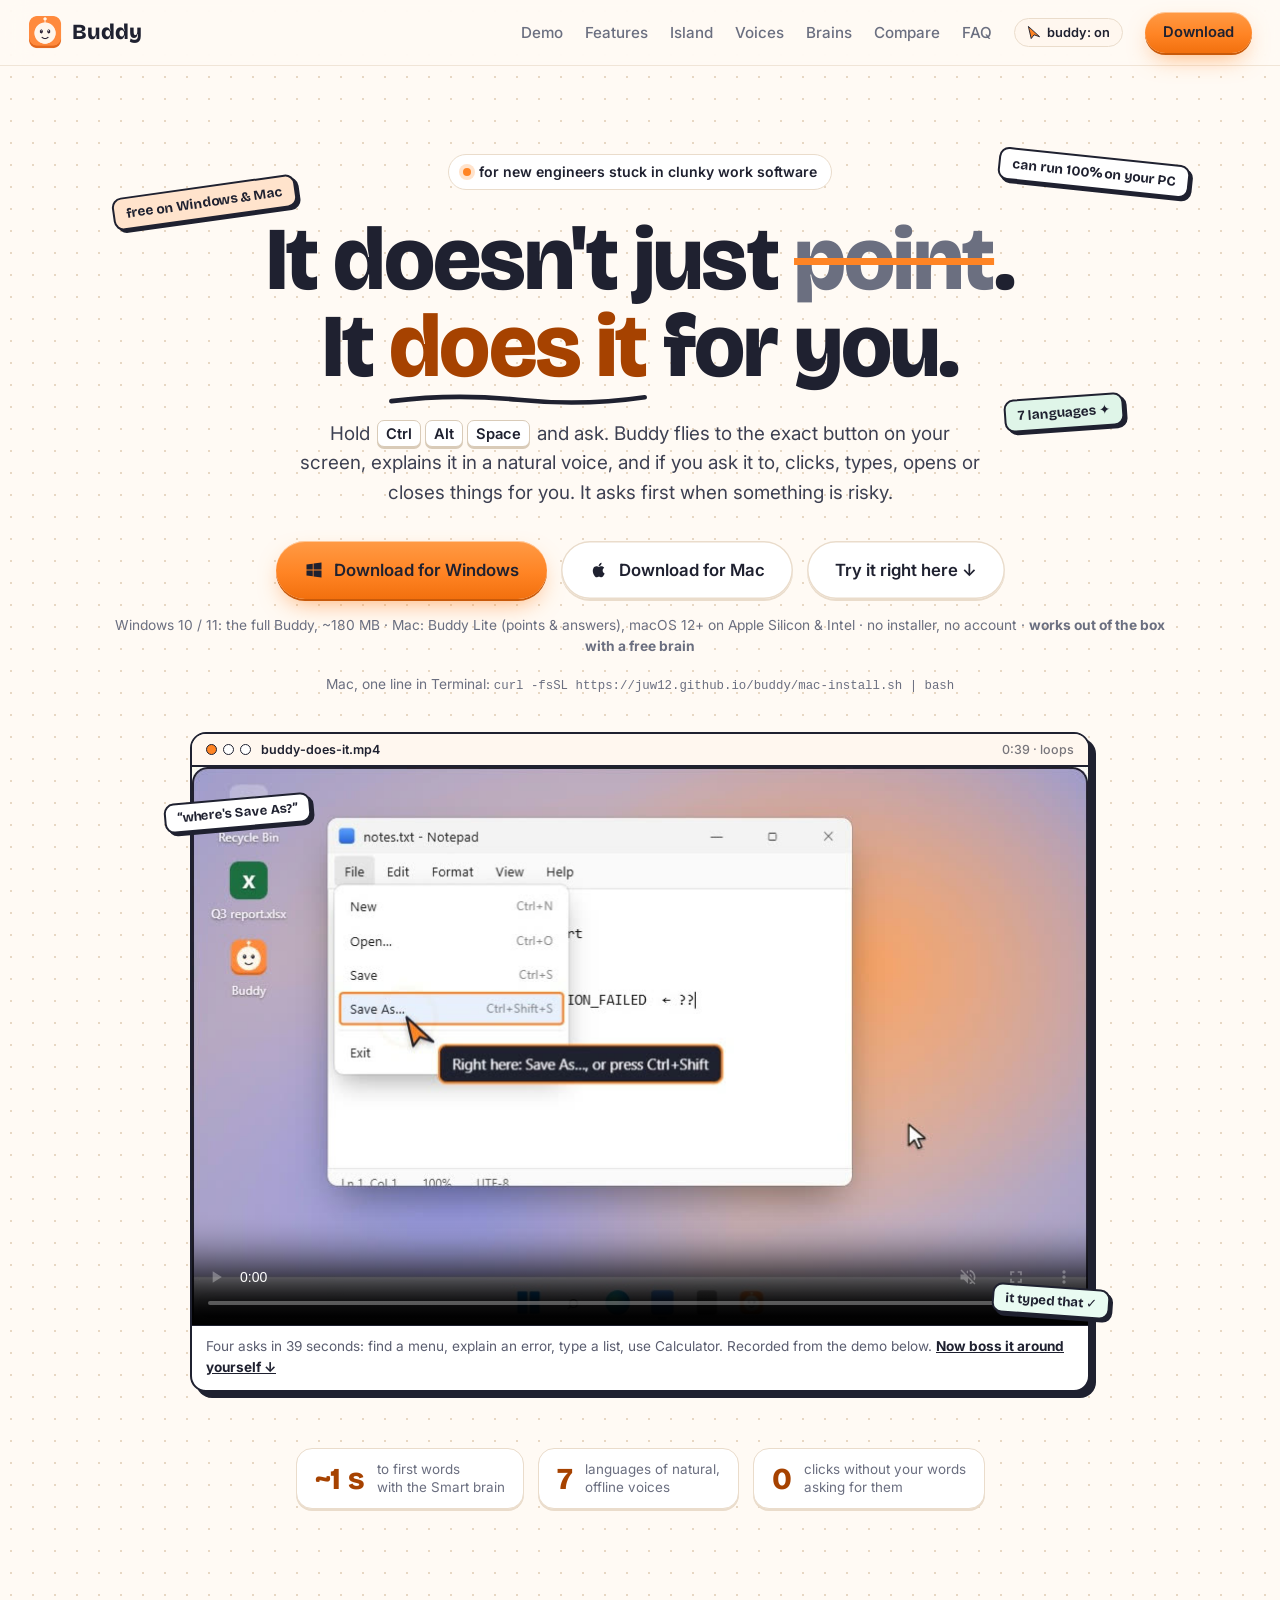
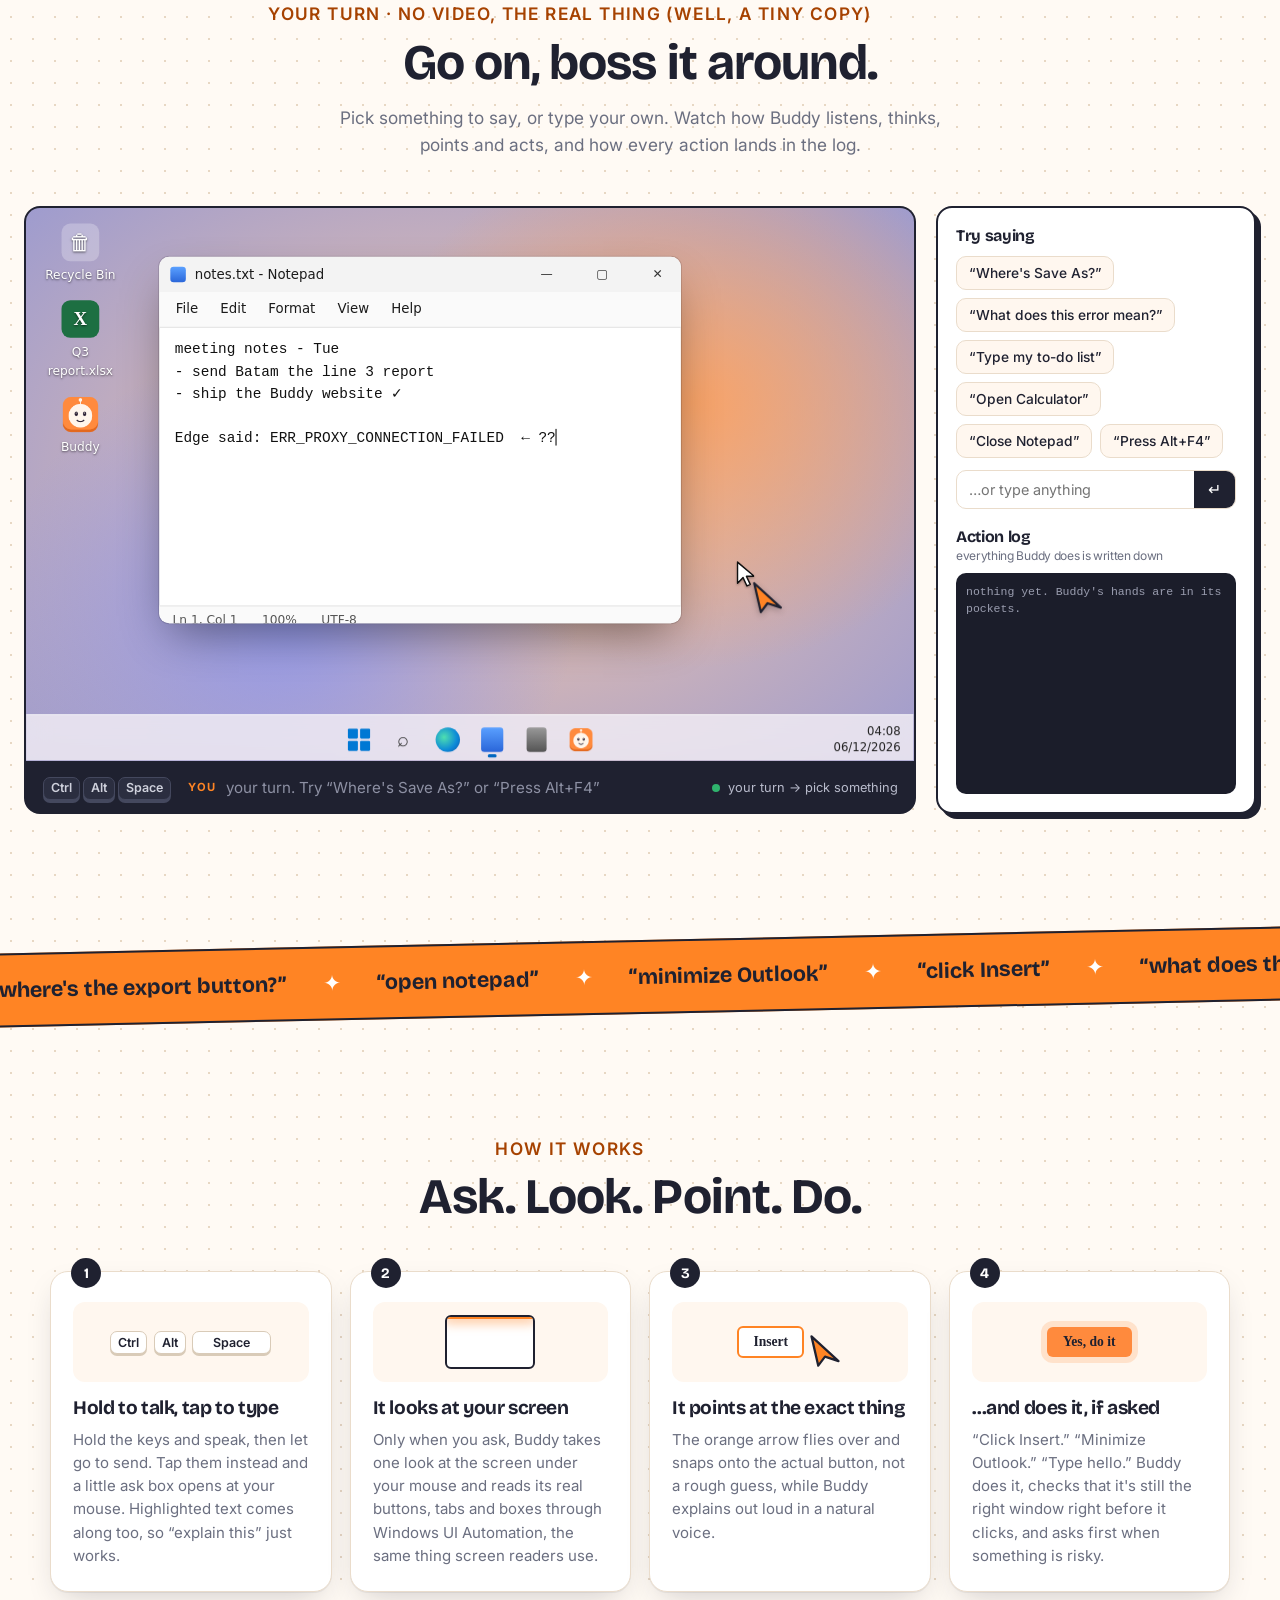
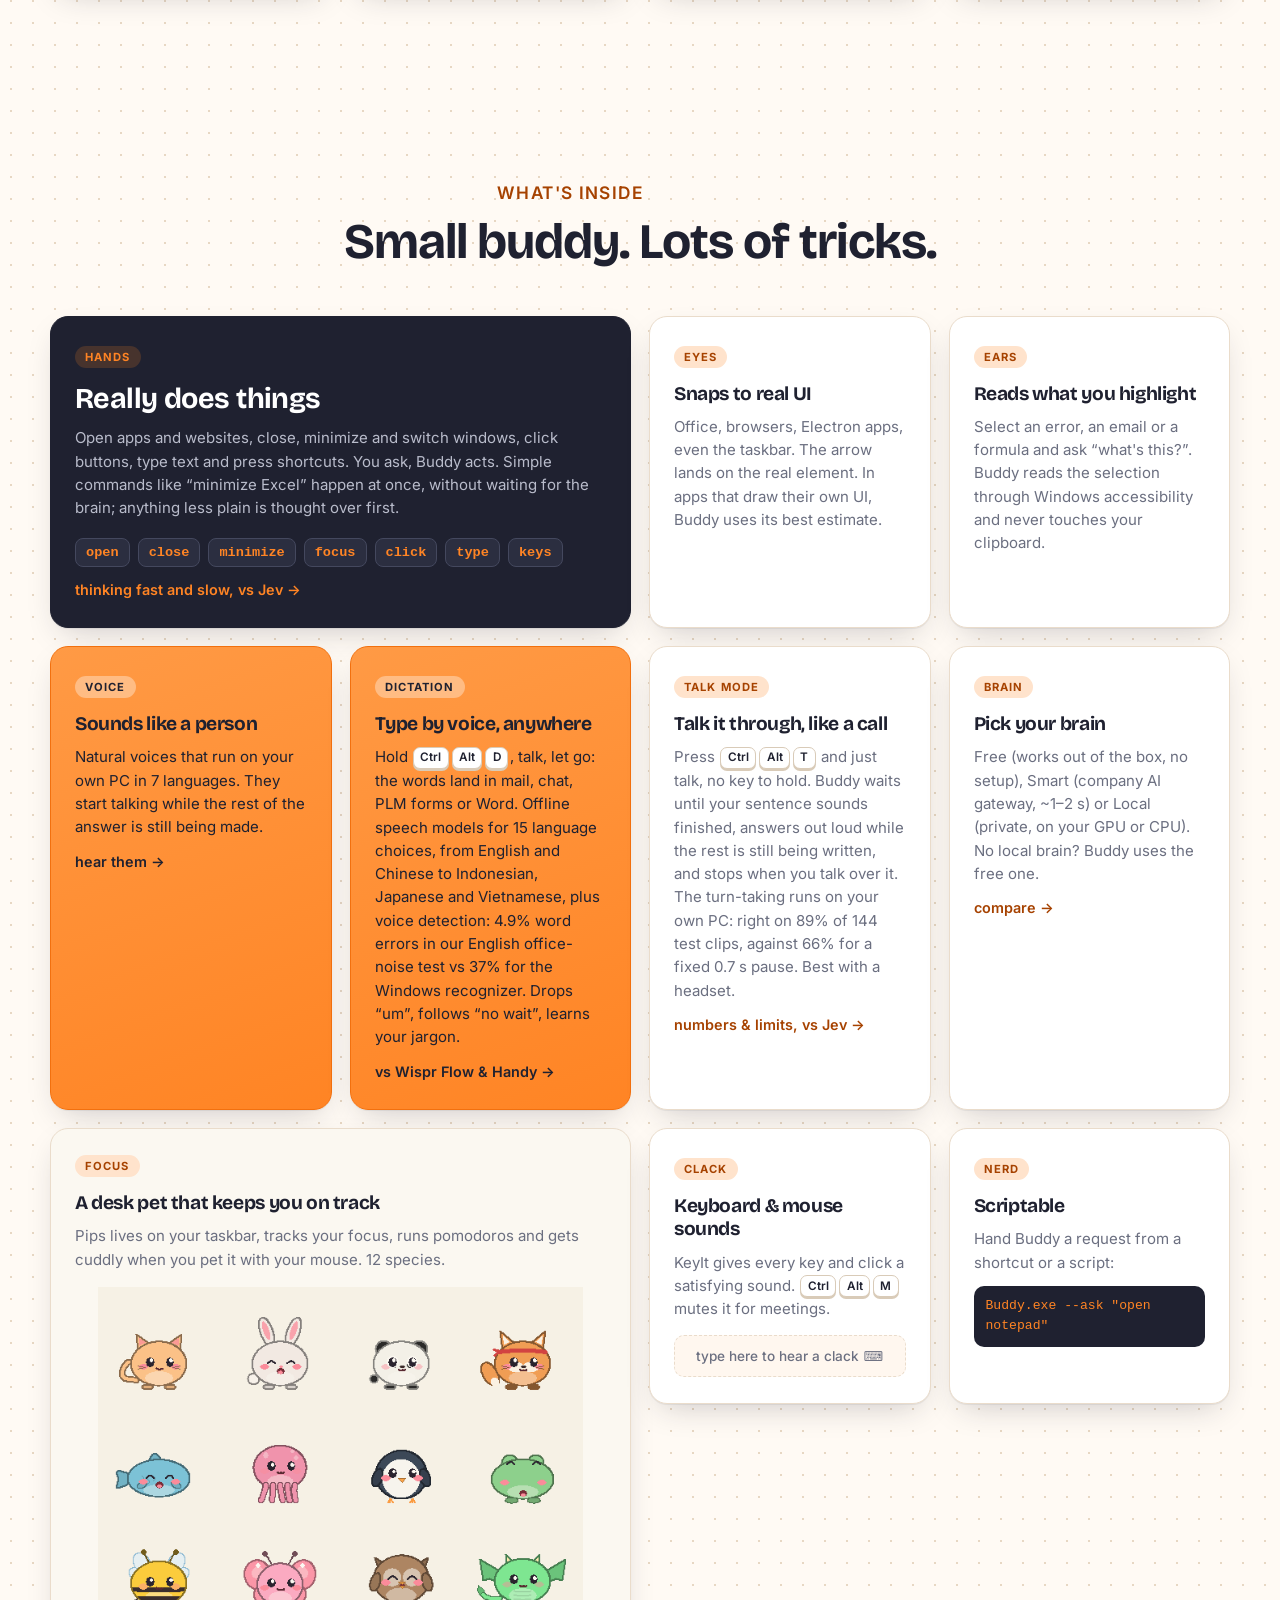
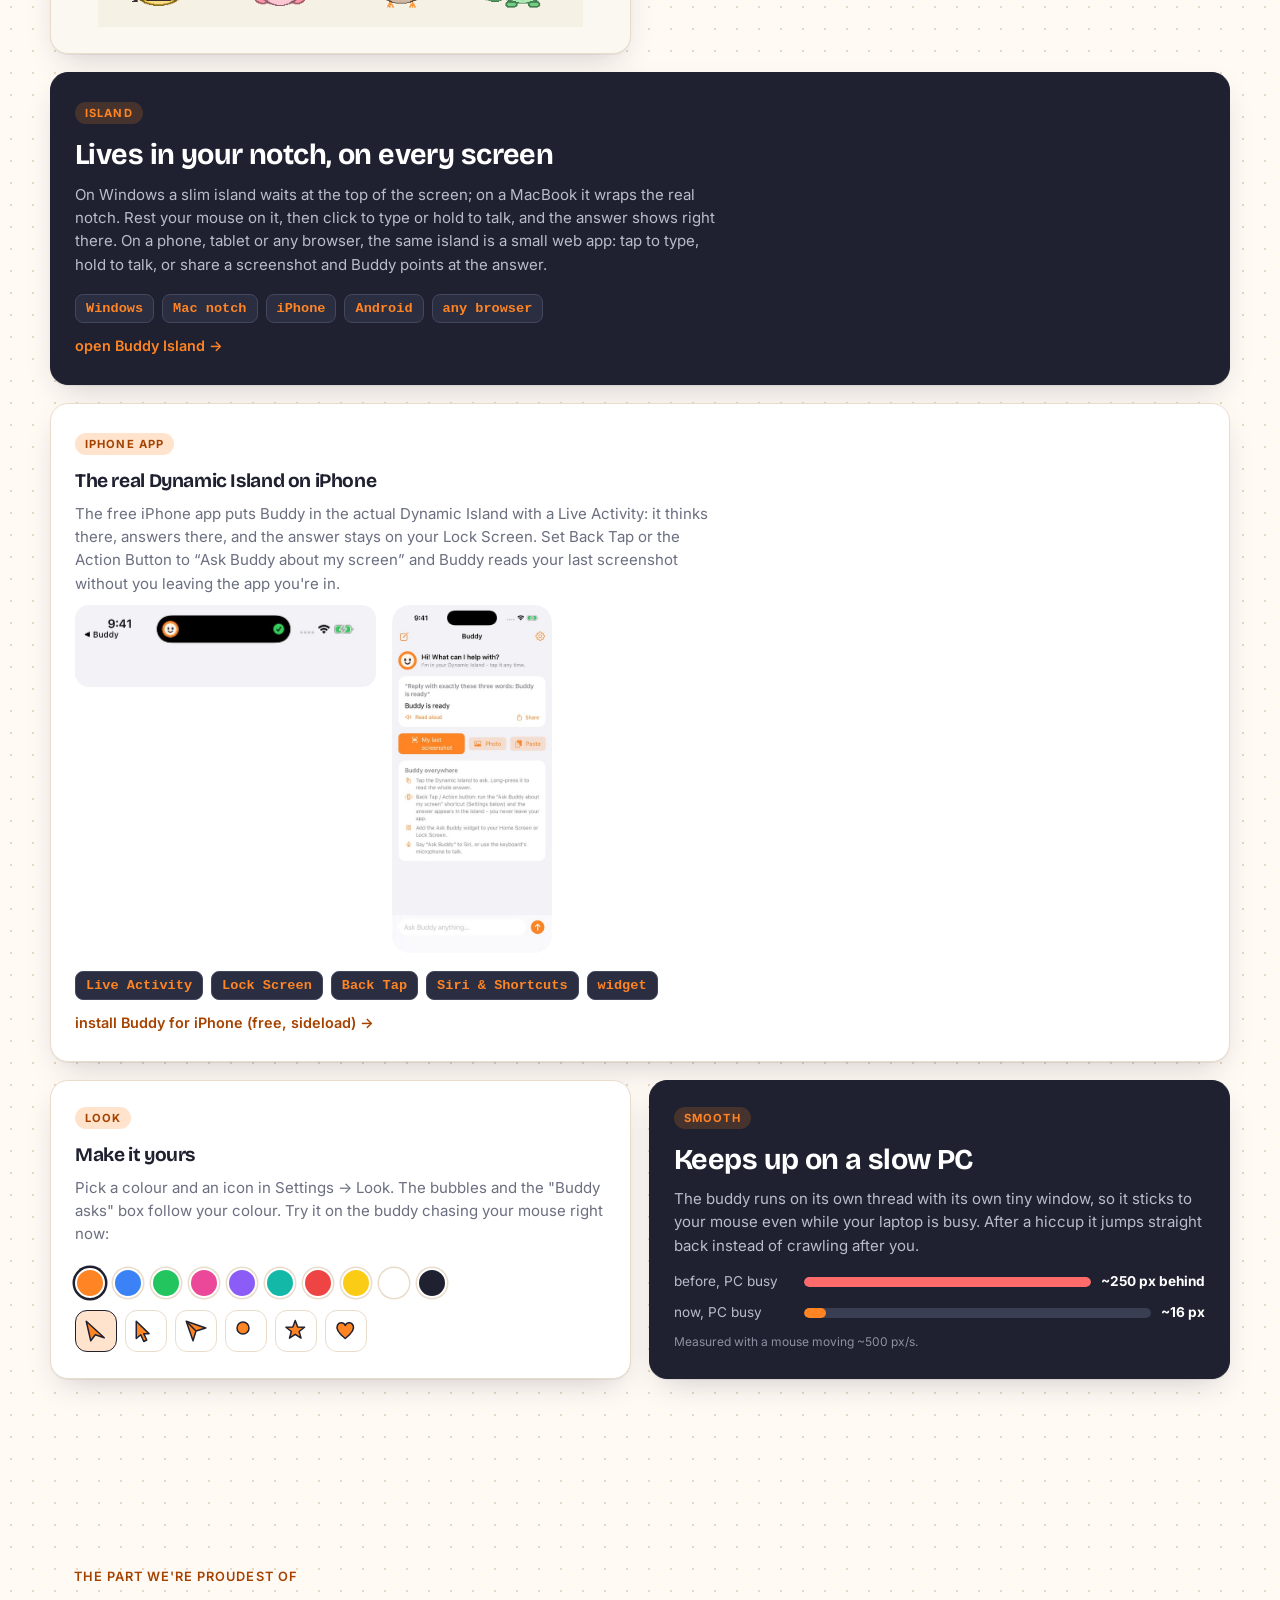
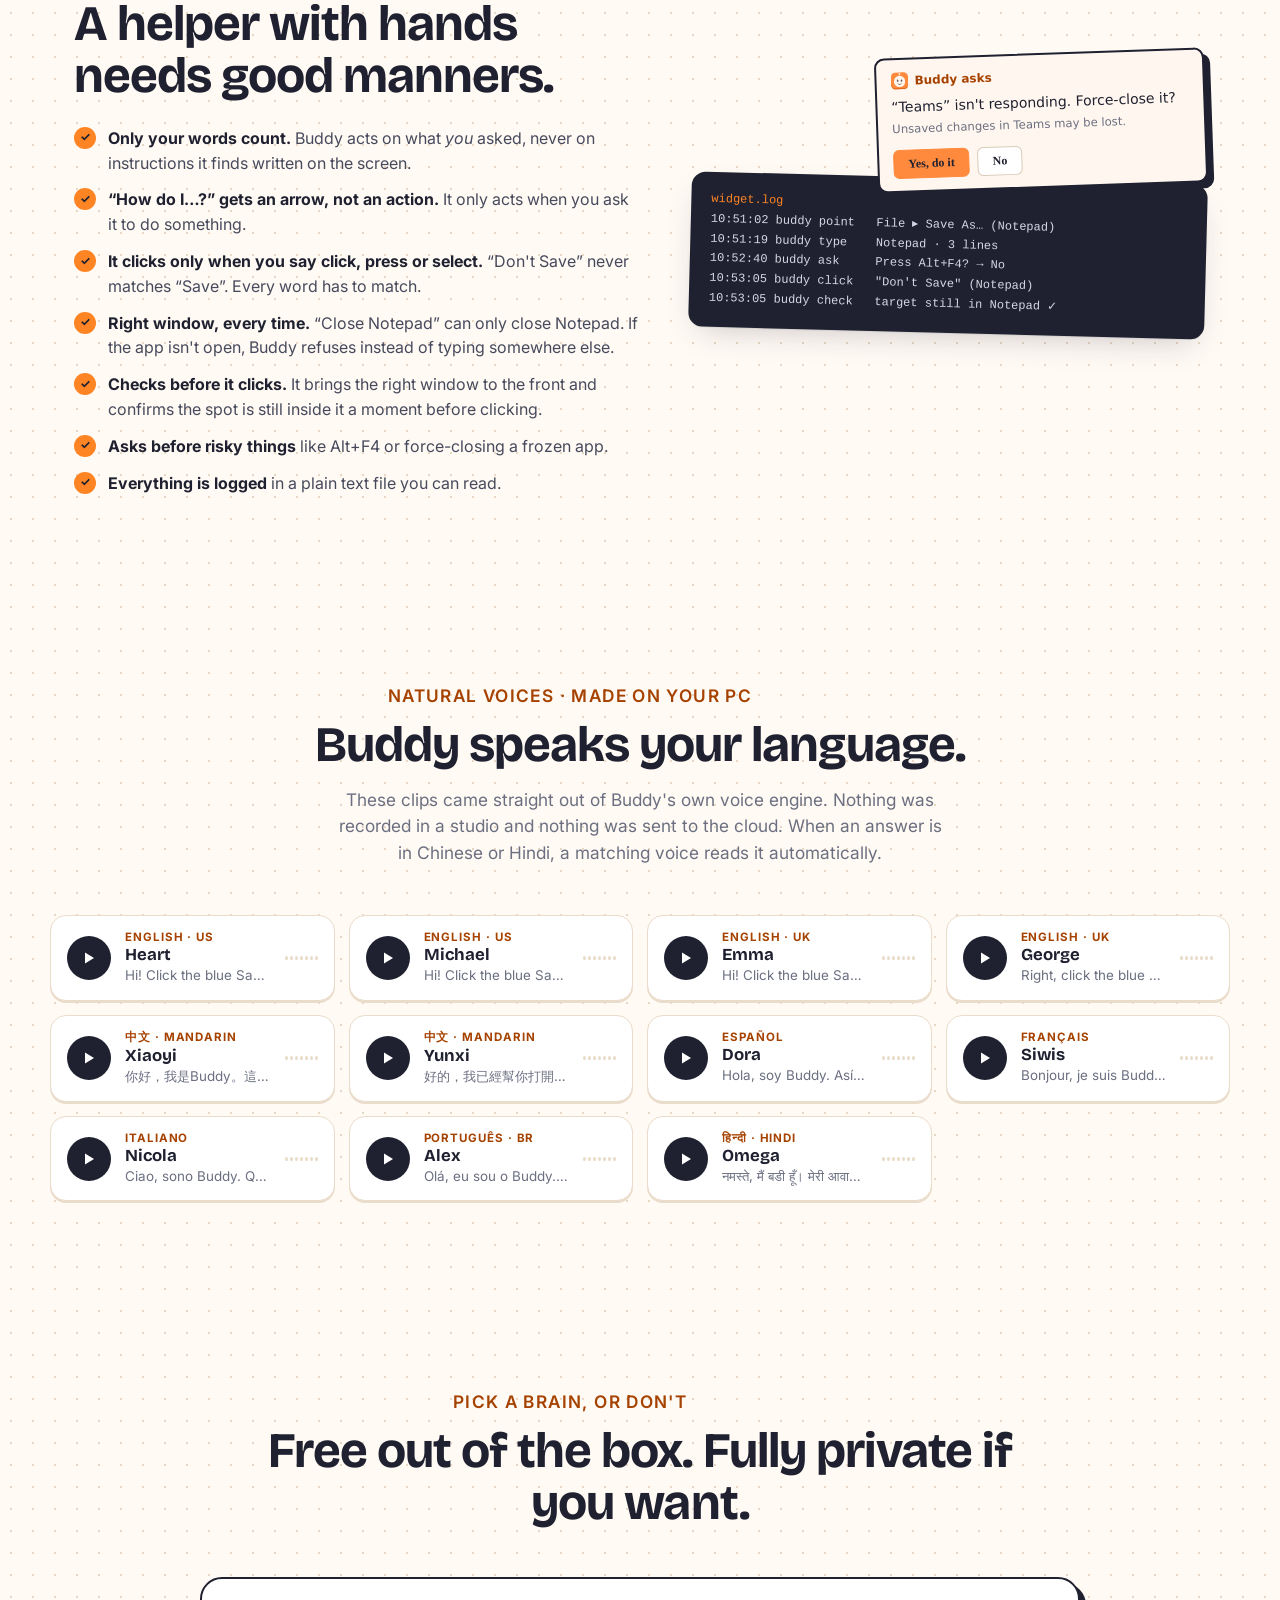
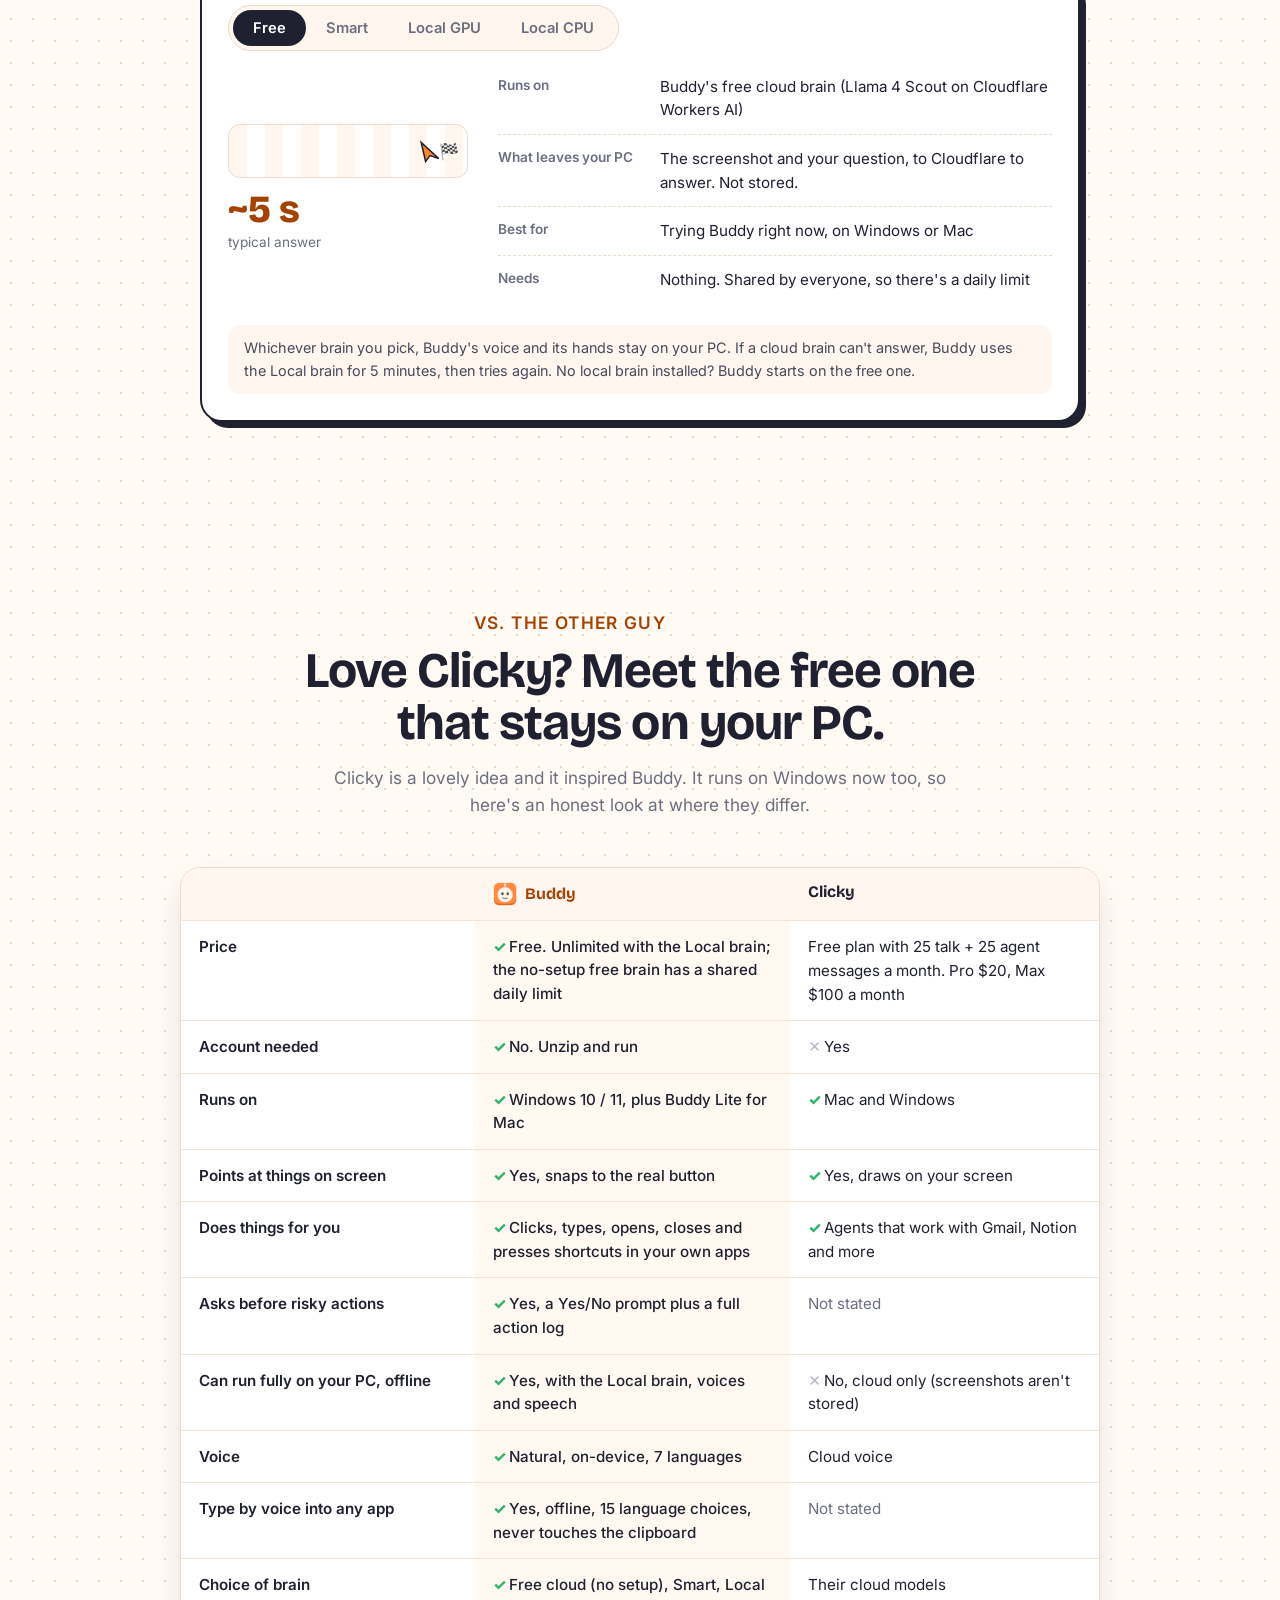
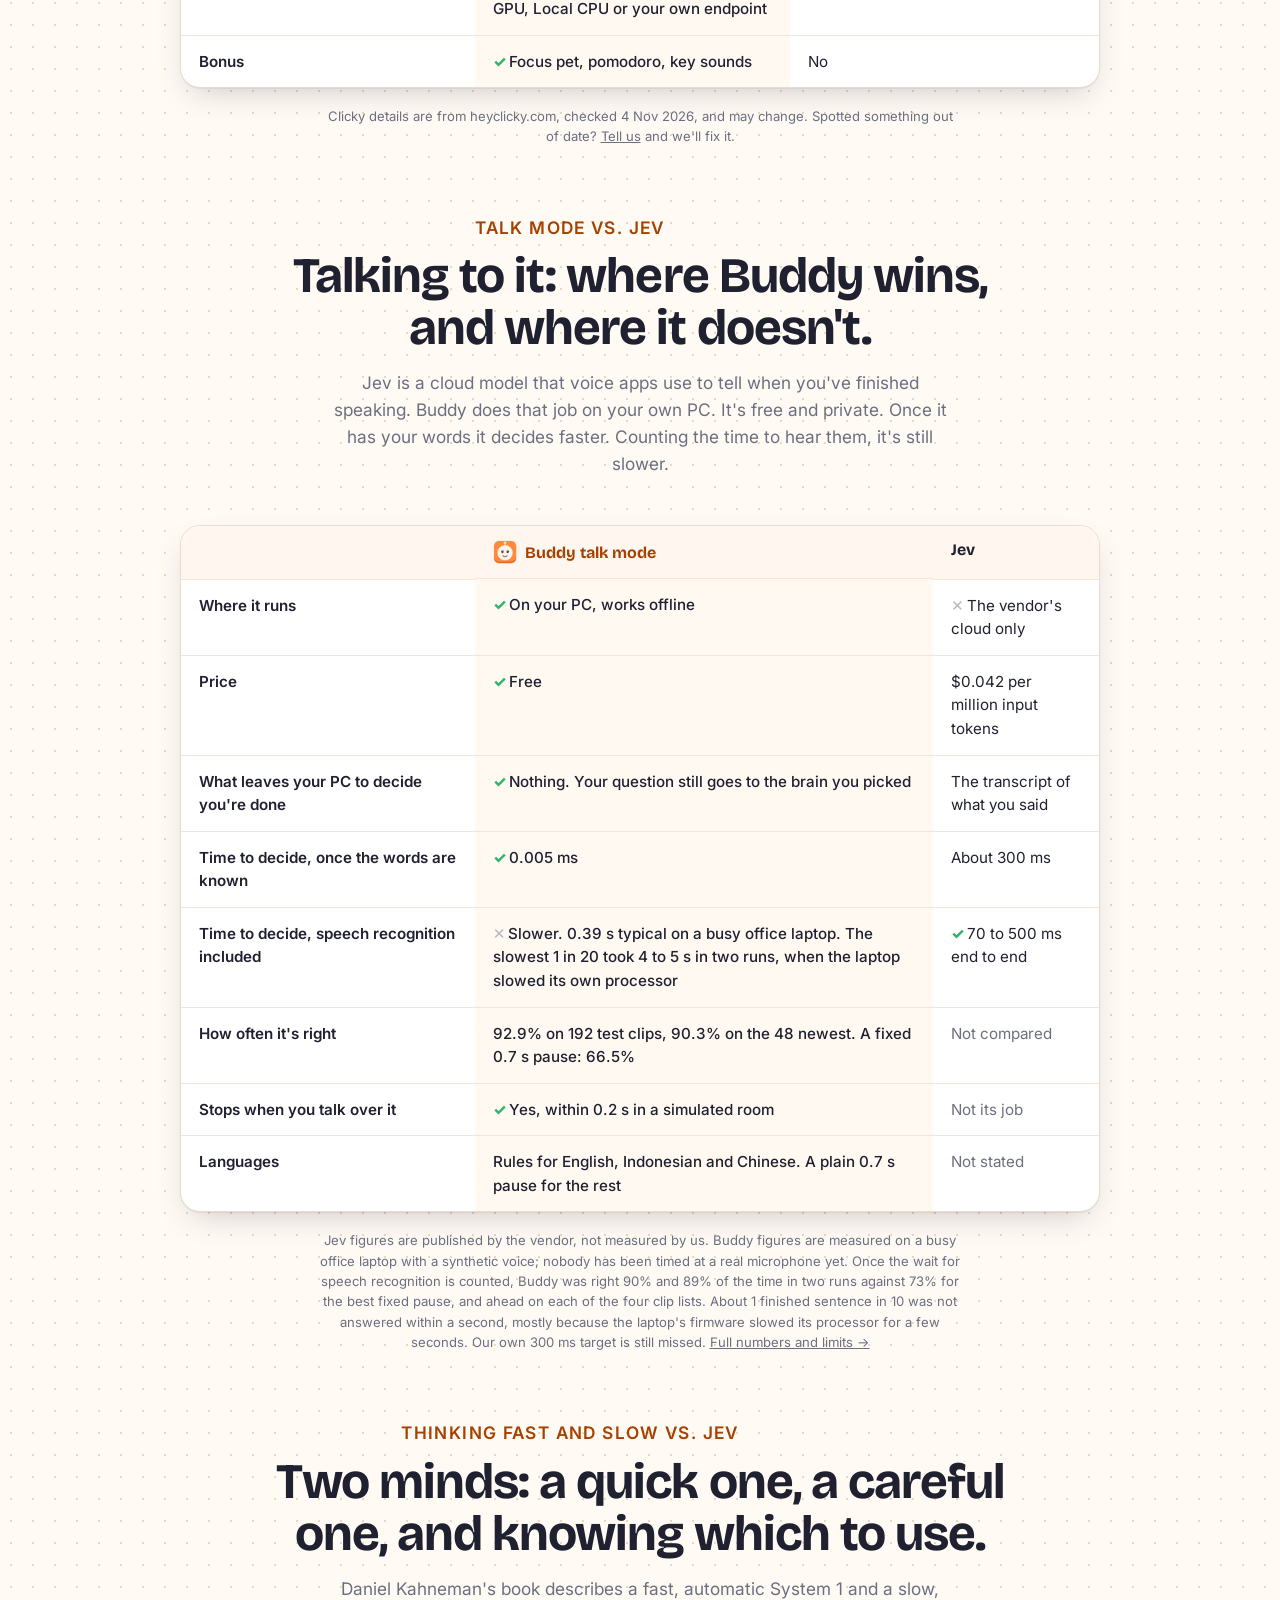
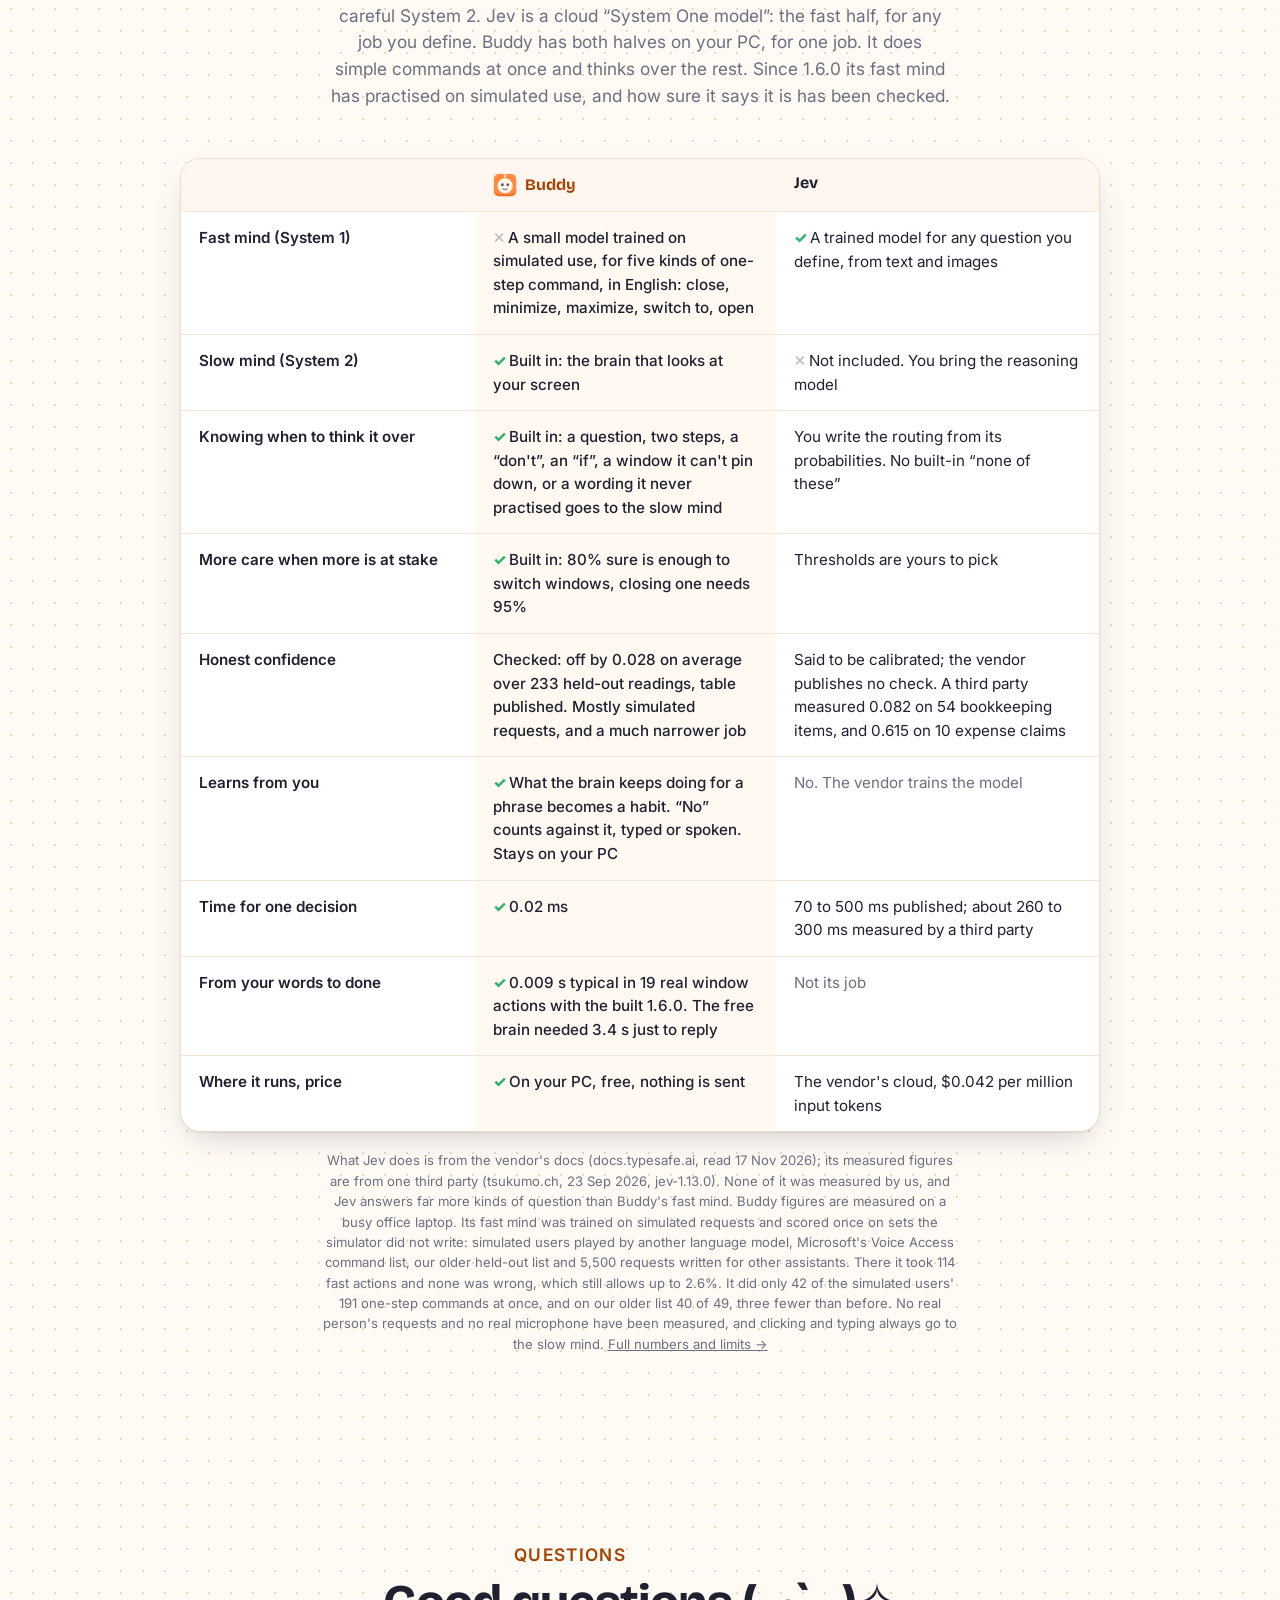
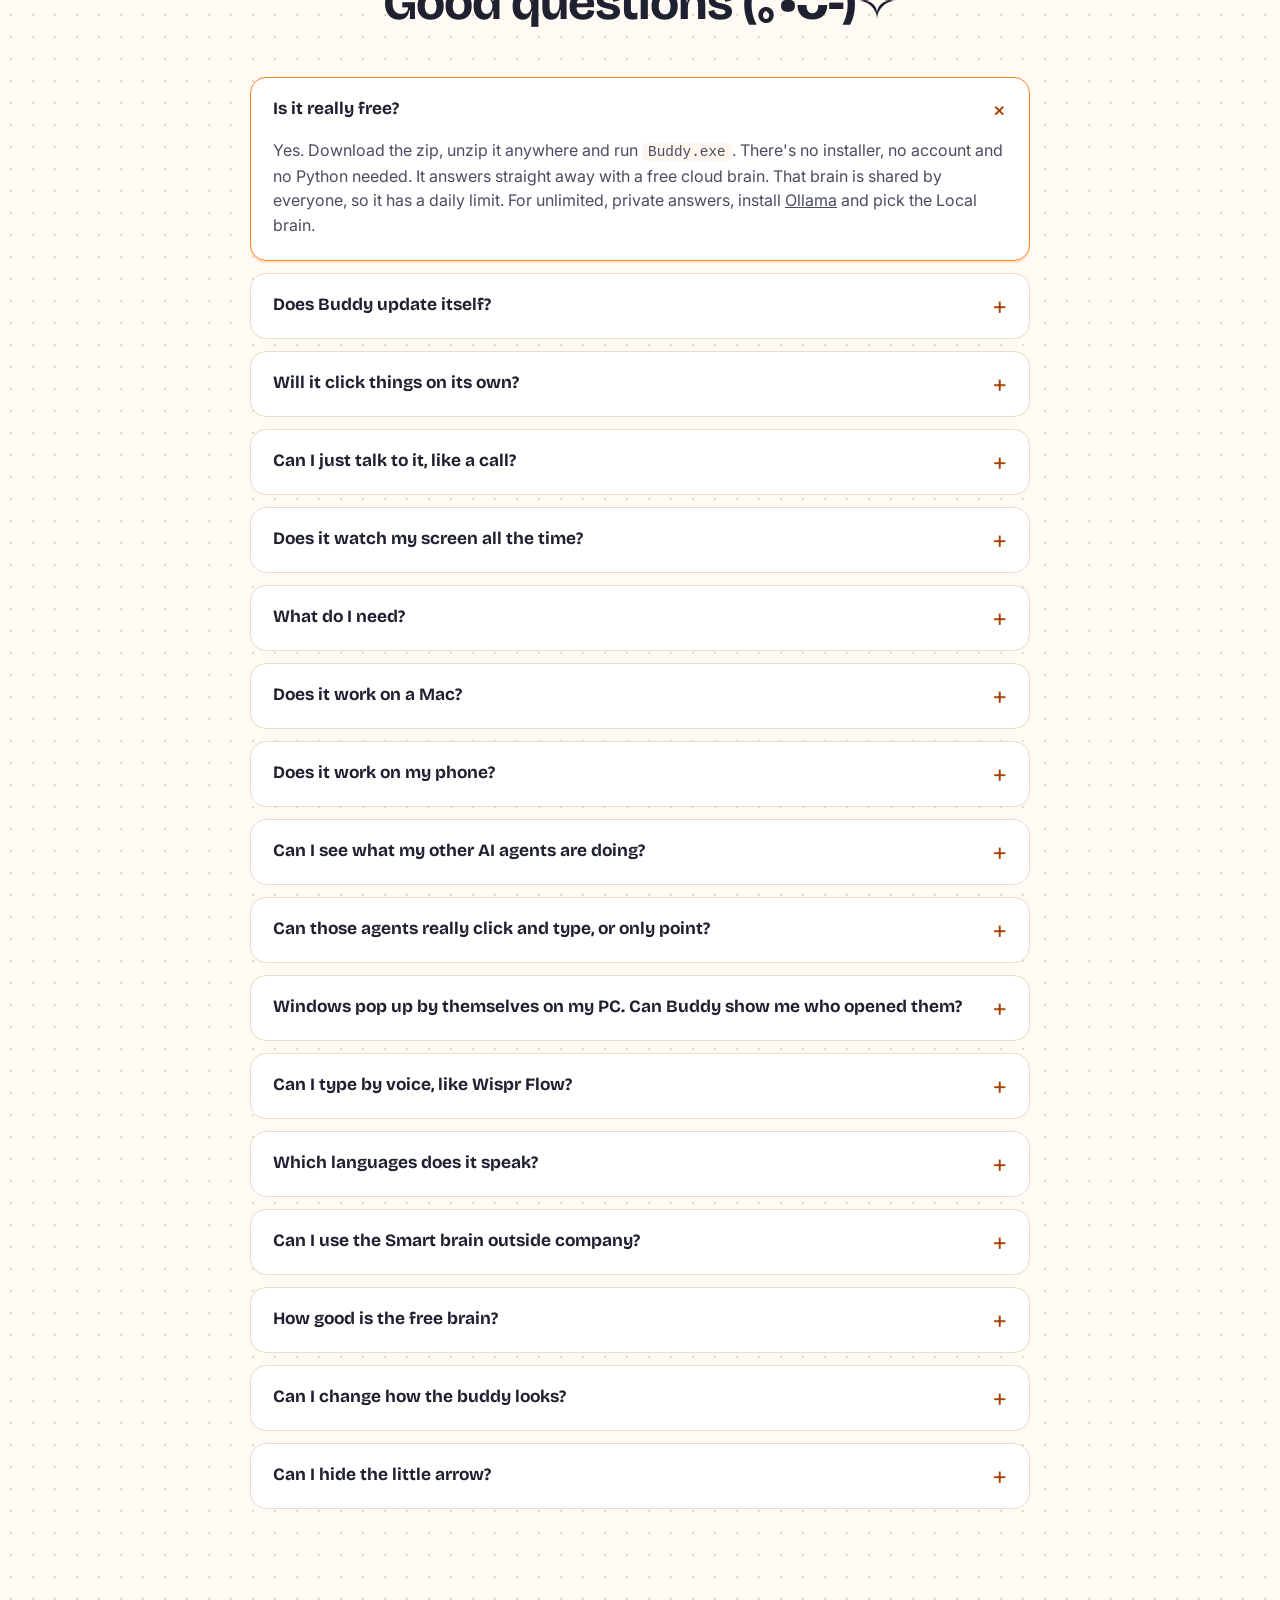
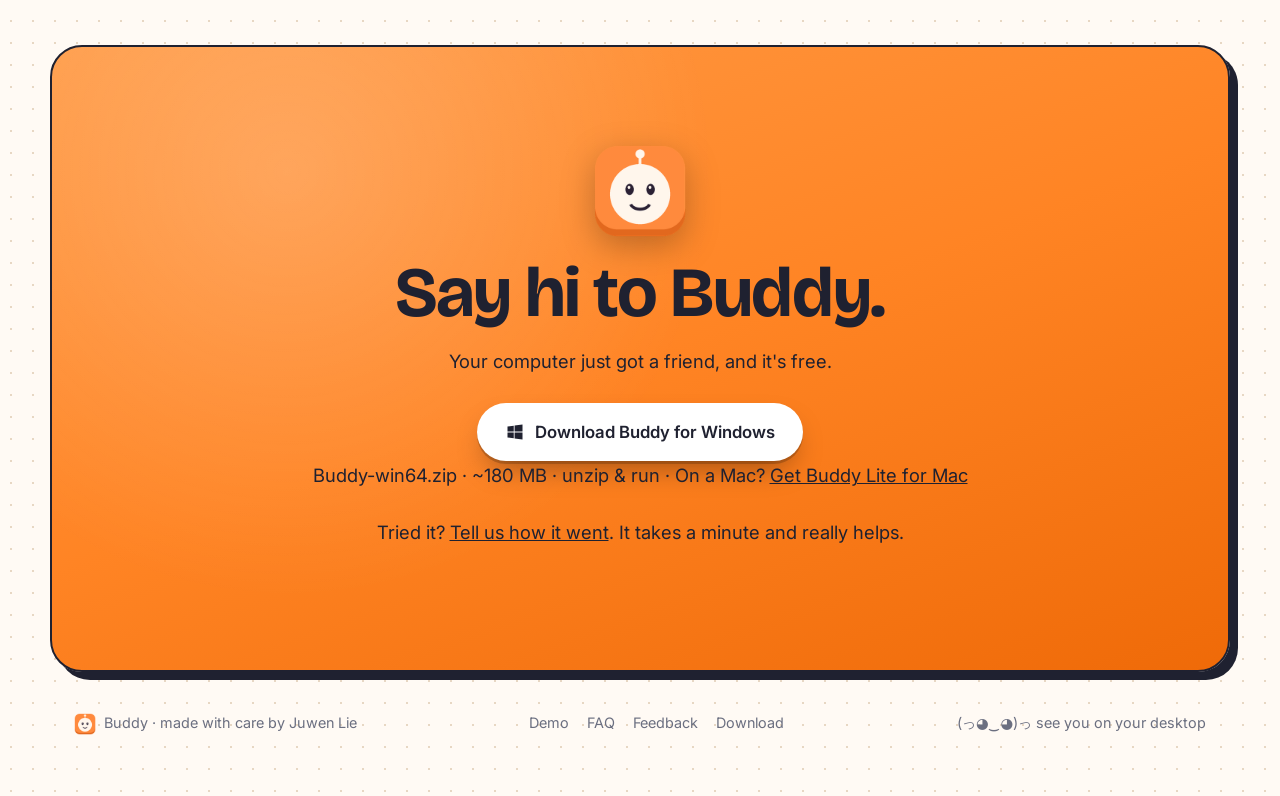
==== commit 0ebc7b3f: "README and landing page say what Buddy Lite for Mac shows of an agent The Mac paragraph of the READM" ====
--- a/docs/index.html
+++ b/docs/index.html
@@ -560,7 +560,7 @@
       </details>
       <details>
         <summary>Does it work on a Mac?</summary>
-        <p>Yes, as <strong>Buddy Lite for Mac</strong> (macOS 12+, Apple Silicon and Intel, one download). Hold <kbd>Control</kbd><kbd>Option</kbd><kbd>Space</kbd> and ask, or tap it to type. It looks at the display under your mouse, points at the answer and reads it aloud with Apple's speech recognition and system voices. Pick the language you speak in the menu bar under <em>Voice language</em> (Indonesian, Chinese, Japanese, Korean, Thai, Vietnamese, Malay and more); Buddy answers in the language you asked in and reads it with a Mac voice for that language. Lite means pointing and answers only: clicking and typing for you, the desk pet and key sounds are Windows-only for now. It starts on the free brain, so there's nothing to set up. For private answers, use <a href="https://ollama.com" target="_blank" rel="noopener">Ollama</a> on the Mac. Easiest install: paste <code>curl -fsSL https://juw12.github.io/buddy/mac-install.sh | bash</code> into Terminal. It puts Buddy in Applications and opens it with no "unidentified developer" warning. If you download the zip instead, right-click Buddy → Open the first time. <a href="https://github.com/juw12/buddy/tree/main/mac" target="_blank" rel="noopener">Mac setup guide</a>.</p>
+        <p>Yes, as <strong>Buddy Lite for Mac</strong> (macOS 12+, Apple Silicon and Intel, one download). Hold <kbd>Control</kbd><kbd>Option</kbd><kbd>Space</kbd> and ask, or tap it to type. It looks at the display under your mouse, points at the answer and reads it aloud with Apple's speech recognition and system voices. Pick the language you speak in the menu bar under <em>Voice language</em> (Indonesian, Chinese, Japanese, Korean, Thai, Vietnamese, Malay and more); Buddy answers in the language you asked in and reads it with a Mac voice for that language. From 1.12.0 it also shows where a program (an AI agent, a script) clicks with the mouse: a second pointer flies there and names the program, and from 1.13.0 to its typing if you tick Buddy under <em>System Settings → Privacy &amp; Security → Accessibility</em>. Lite means pointing and answers only: clicking and typing for you, the desk pet and key sounds are Windows-only for now. It starts on the free brain, so there's nothing to set up. For private answers, use <a href="https://ollama.com" target="_blank" rel="noopener">Ollama</a> on the Mac. Easiest install: paste <code>curl -fsSL https://juw12.github.io/buddy/mac-install.sh | bash</code> into Terminal. It puts Buddy in Applications and opens it with no "unidentified developer" warning. If you download the zip instead, right-click Buddy → Open the first time. <a href="https://github.com/juw12/buddy/tree/main/mac" target="_blank" rel="noopener">Mac setup guide</a>.</p>
       </details>
       <details>
         <summary>Does it work on my phone?</summary>
@@ -576,7 +576,7 @@
       </details>
       <details>
         <summary>Windows pop up by themselves on my PC. Can Buddy show me who opened them?</summary>
-        <p>Yes, on Windows, from Buddy 1.10.0. Tick <em>Also show scheduled tasks and what AI apps open</em> in Settings, and a window that a scheduled task or an AI app opens gets its own pointer, named after that task, with a bubble such as <code>Working in Gmail</code>. In a browser such a program steers, the pointer flies to every click. All of it is also written to a trace on your PC (which task, which window, when), never what was typed. An arrow button next to the clock switches all agent pointers off or on with one click. It is off until you switch it on, and nothing leaves your PC. <a href="https://github.com/juw12/buddy#task-watch-scheduled-tasks-and-ai-apps-get-a-pointer-too-1100" target="_blank" rel="noopener">How the task watch works</a>.</p>
+        <p>Yes, on Windows, from Buddy 1.10.0. Tick <em>Also show scheduled tasks and what AI apps open</em> in Settings, and a window that a scheduled task or an AI app opens gets its own pointer, named after that task, with a bubble such as <code>Working in Gmail</code>. In a browser such a program steers, the pointer flies to every click. From 1.11.0 that also holds for a normal Chrome or Edge window that a program presses through Windows itself (a script that reads Gmail in your own Chrome), as long as the pressed thing stays on the page for a moment. From 1.12.0 it is every app, not only the browser: a button, tick box or list entry a program presses in a window of the task, and any click a program makes with the mouse itself, in any window (your own mouse and touchpad are never taken for it). From 1.13.0 also what a program types with the keyboard in any window, a box it fills in, and its presses without the mouse in an app you already had open, while a followed task has a program at work that presses through Windows (in such a window Windows does not say who did it, so the trace says <em>taken for</em>). On a Mac a second pointer flies to every click a program makes with the mouse and names that program, and to its typing if you allow Buddy under Accessibility. All of it is also written to a trace on your PC (which task, which window, when), never what was typed. An arrow button next to the clock switches all agent pointers off or on with one click. It is off until you switch it on, and nothing leaves your PC. <a href="https://github.com/juw12/buddy#task-watch-scheduled-tasks-and-ai-apps-get-a-pointer-too-1100" target="_blank" rel="noopener">How the task watch works</a>.</p>
       </details>
       <details>
         <summary>Can I type by voice, like Wispr Flow?</summary>
